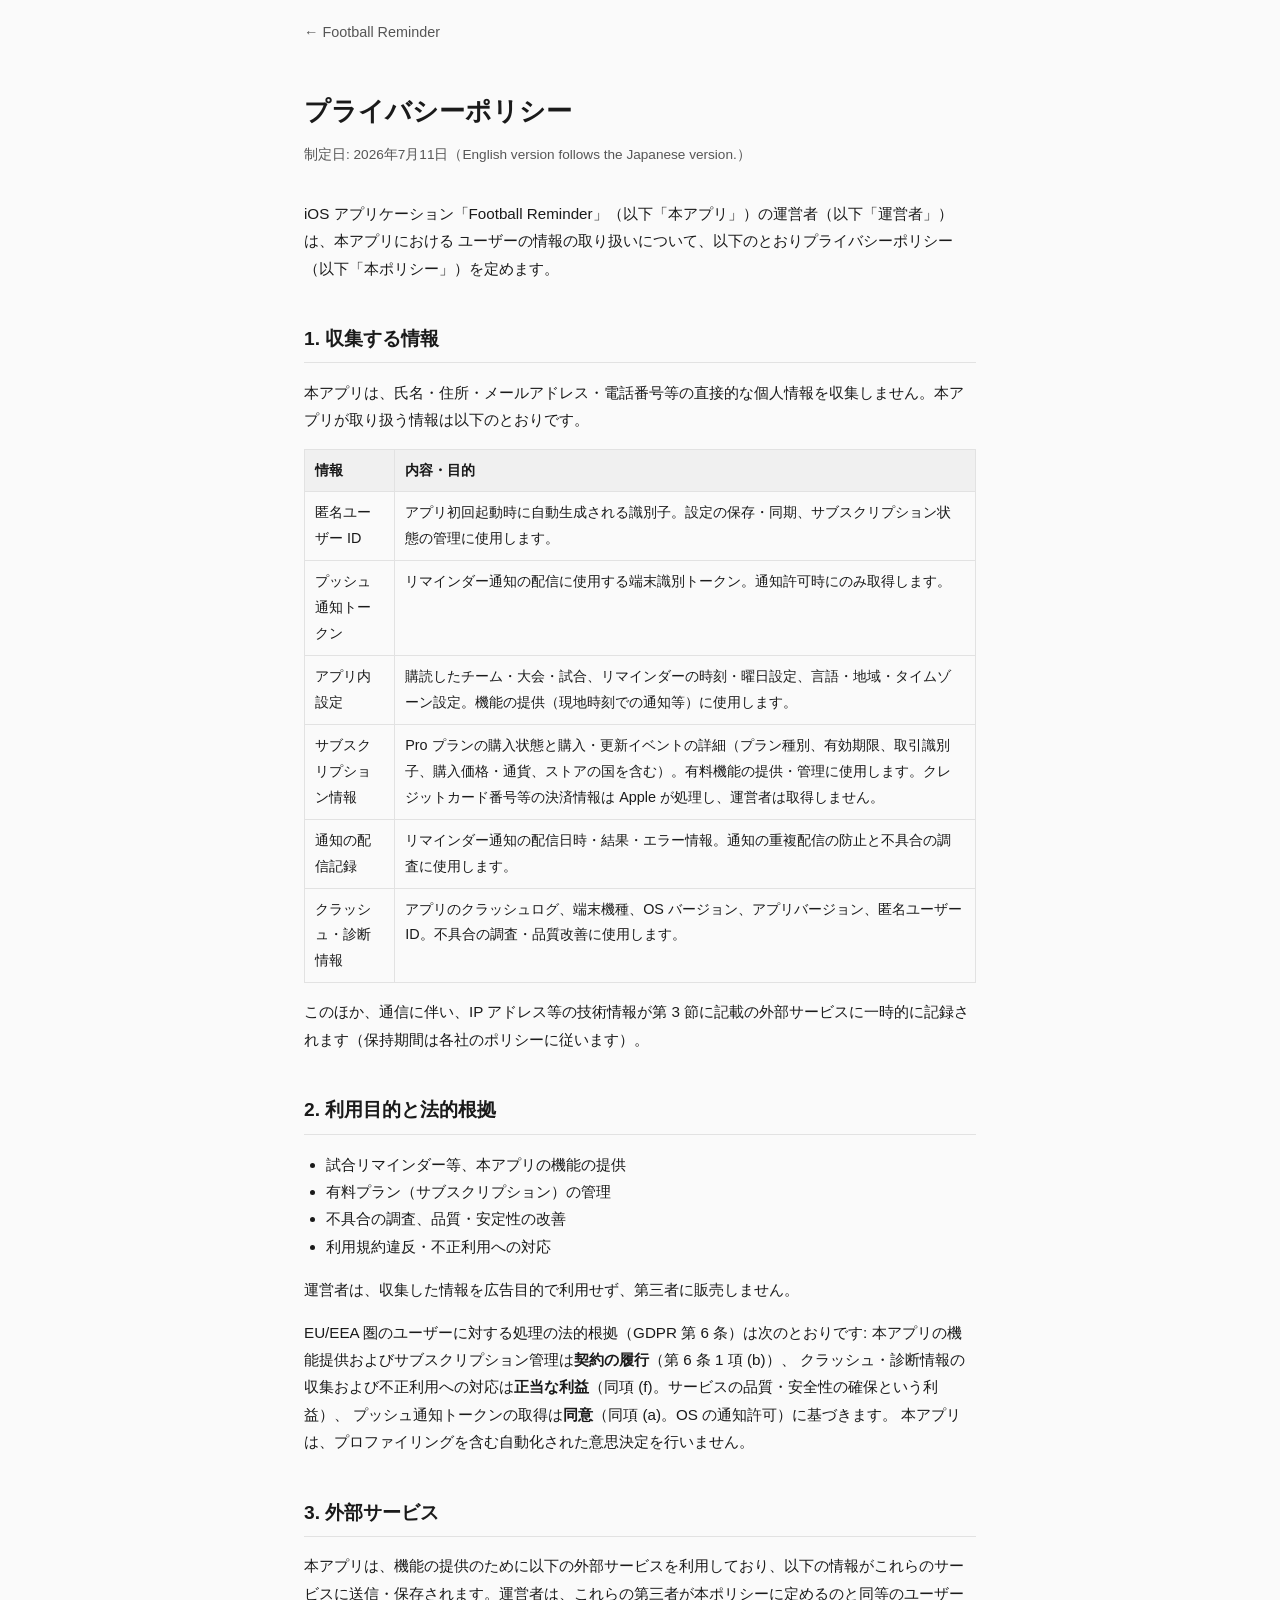
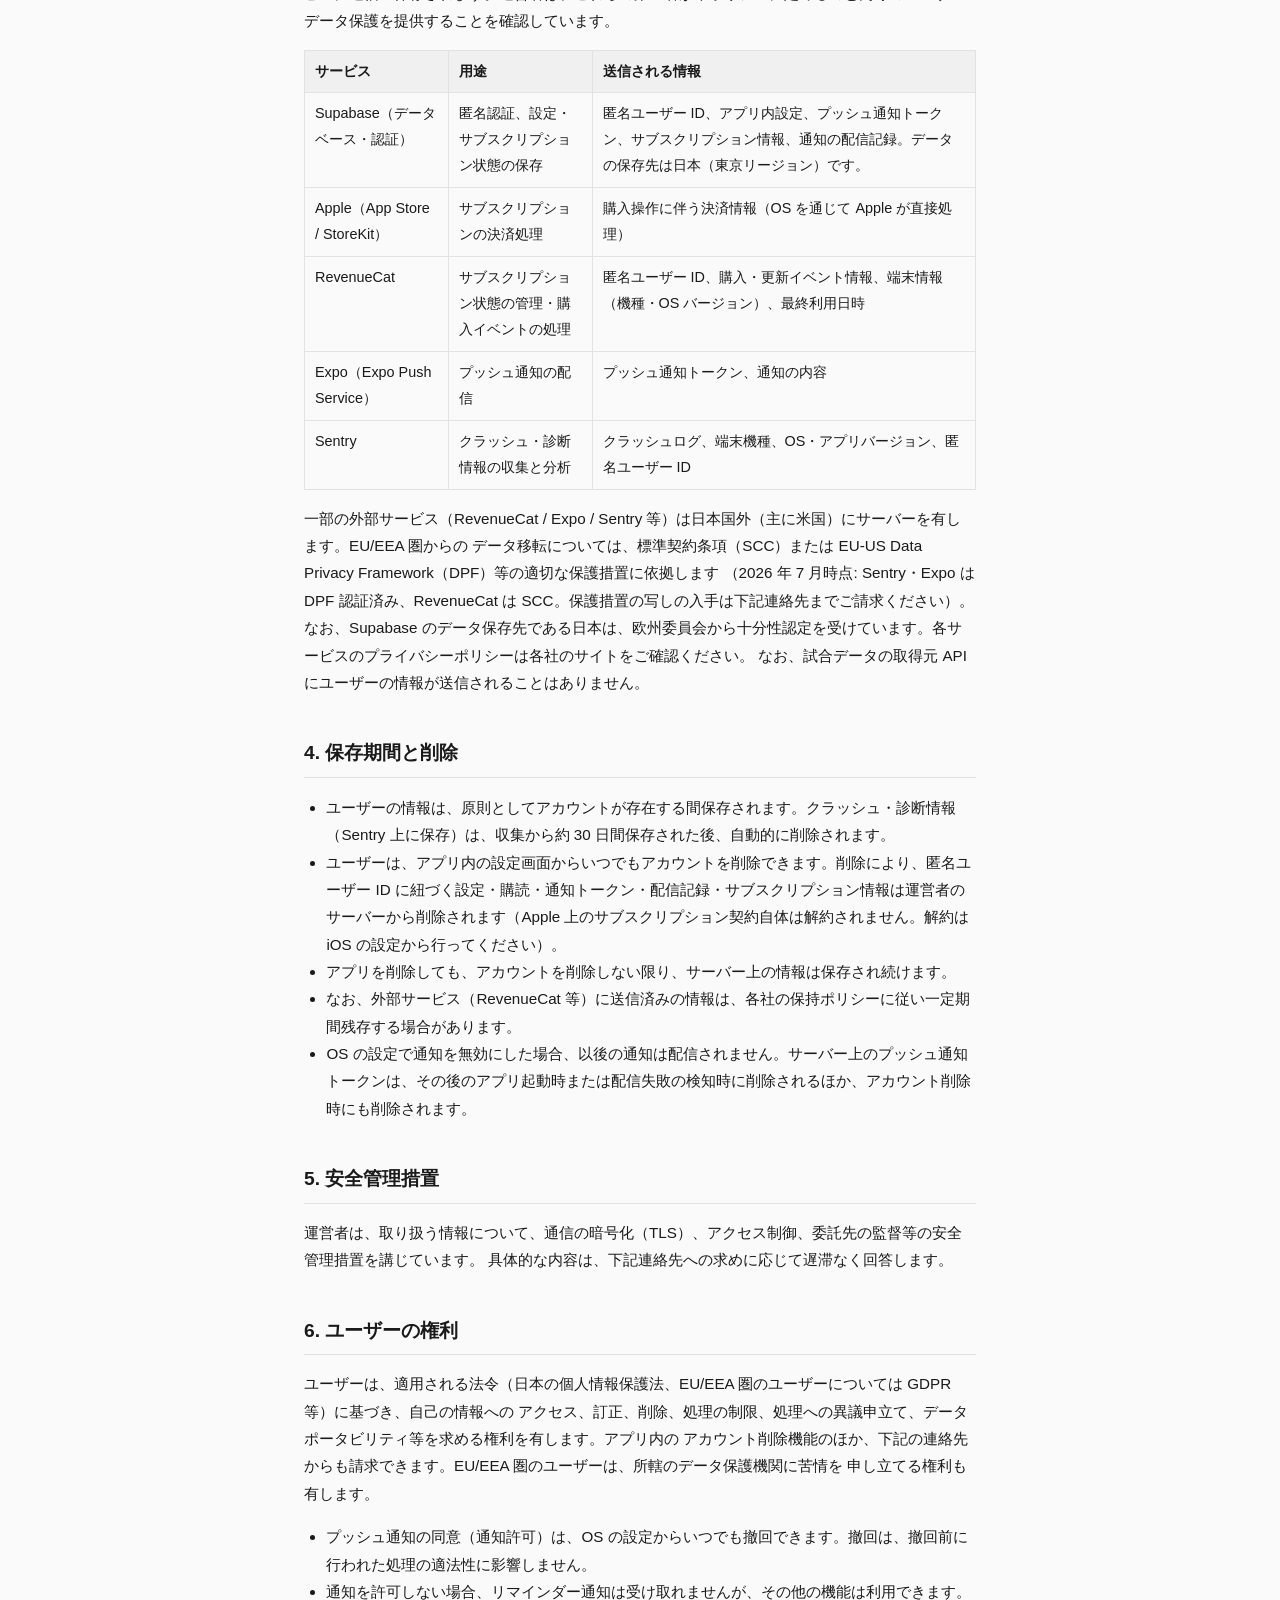
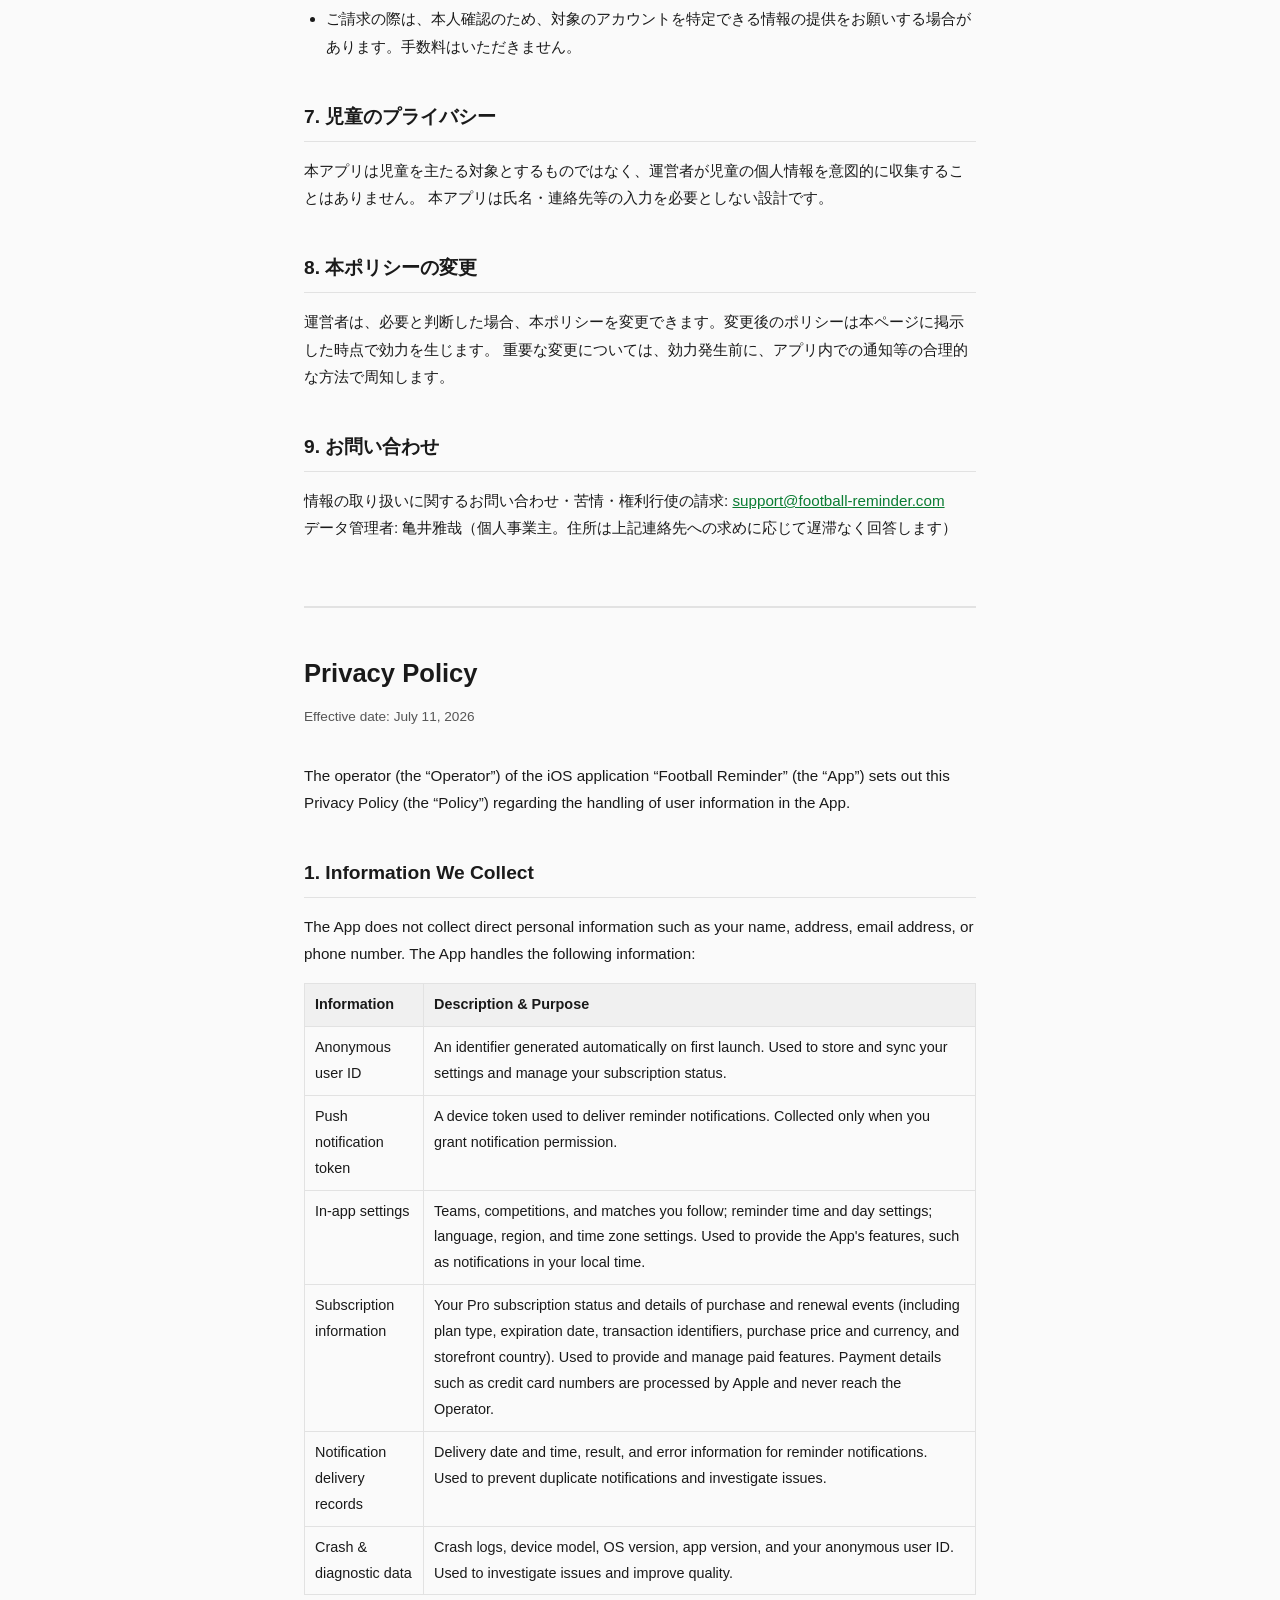
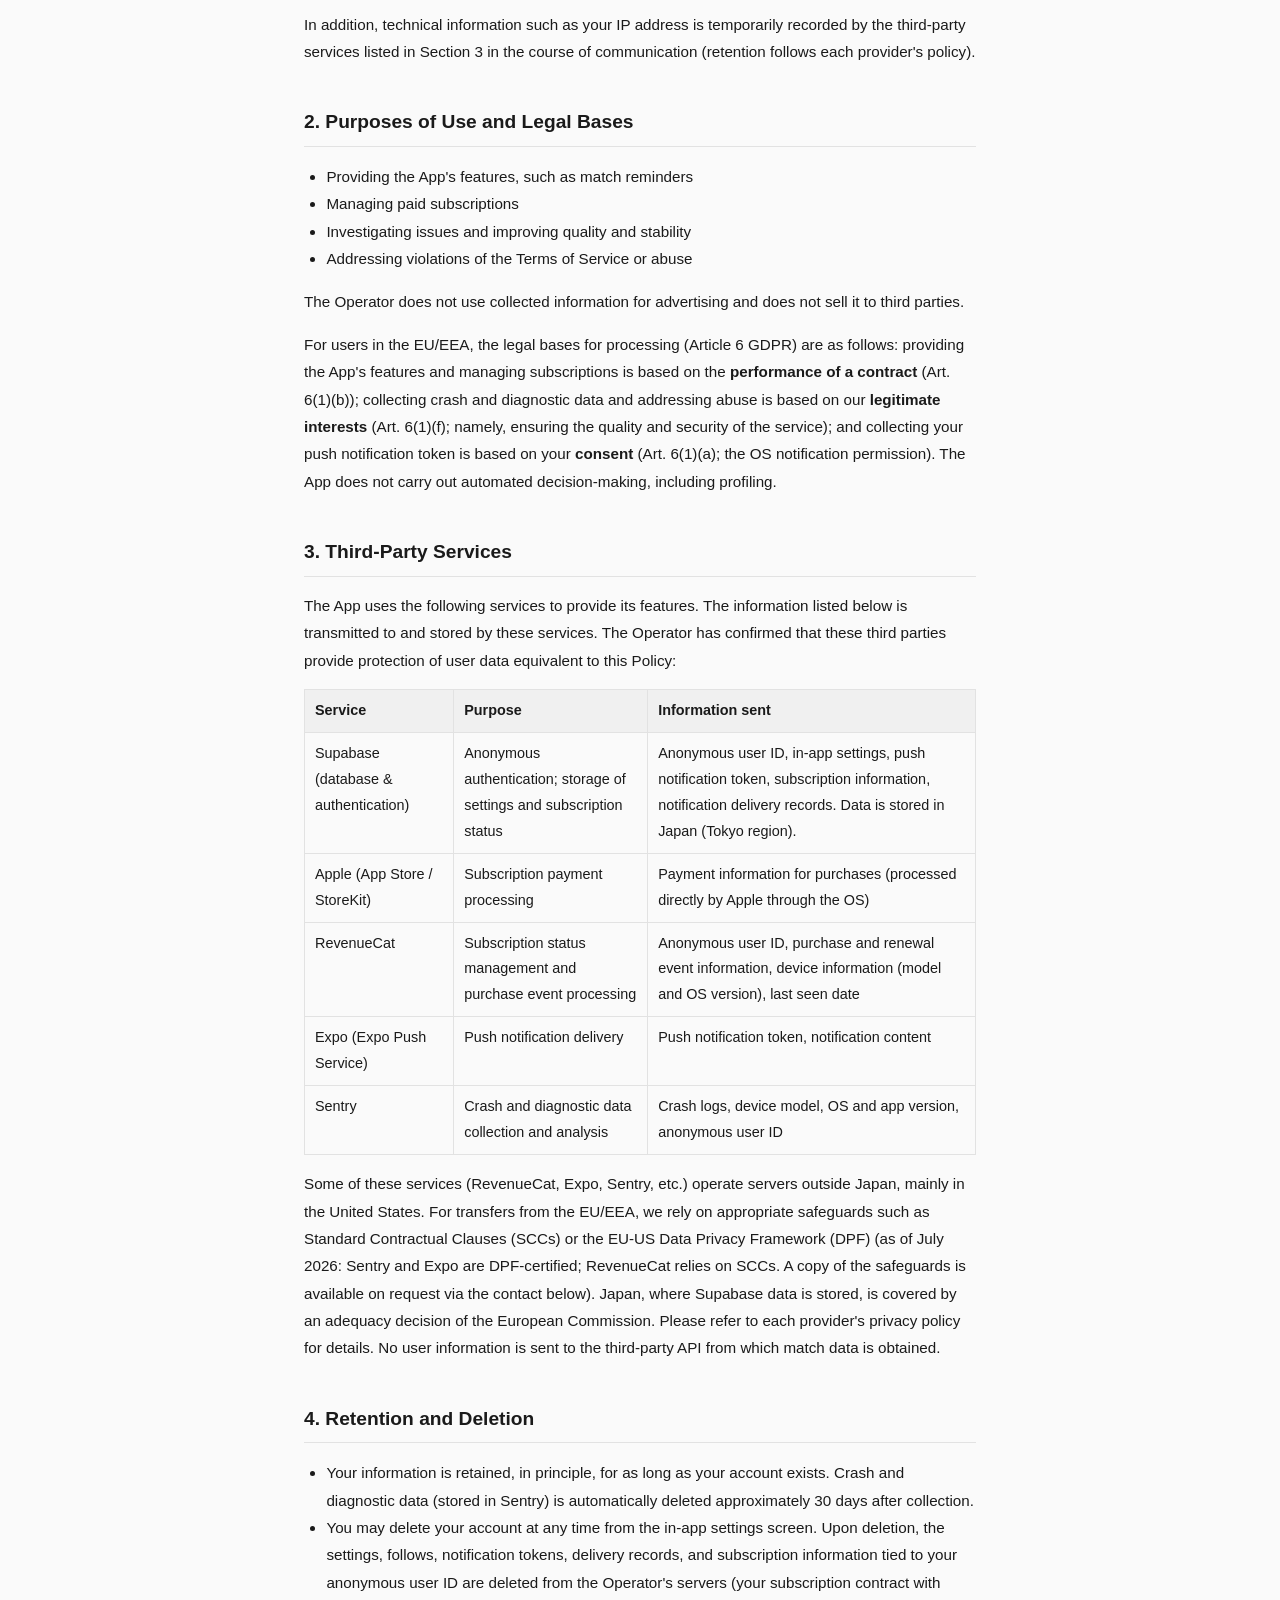
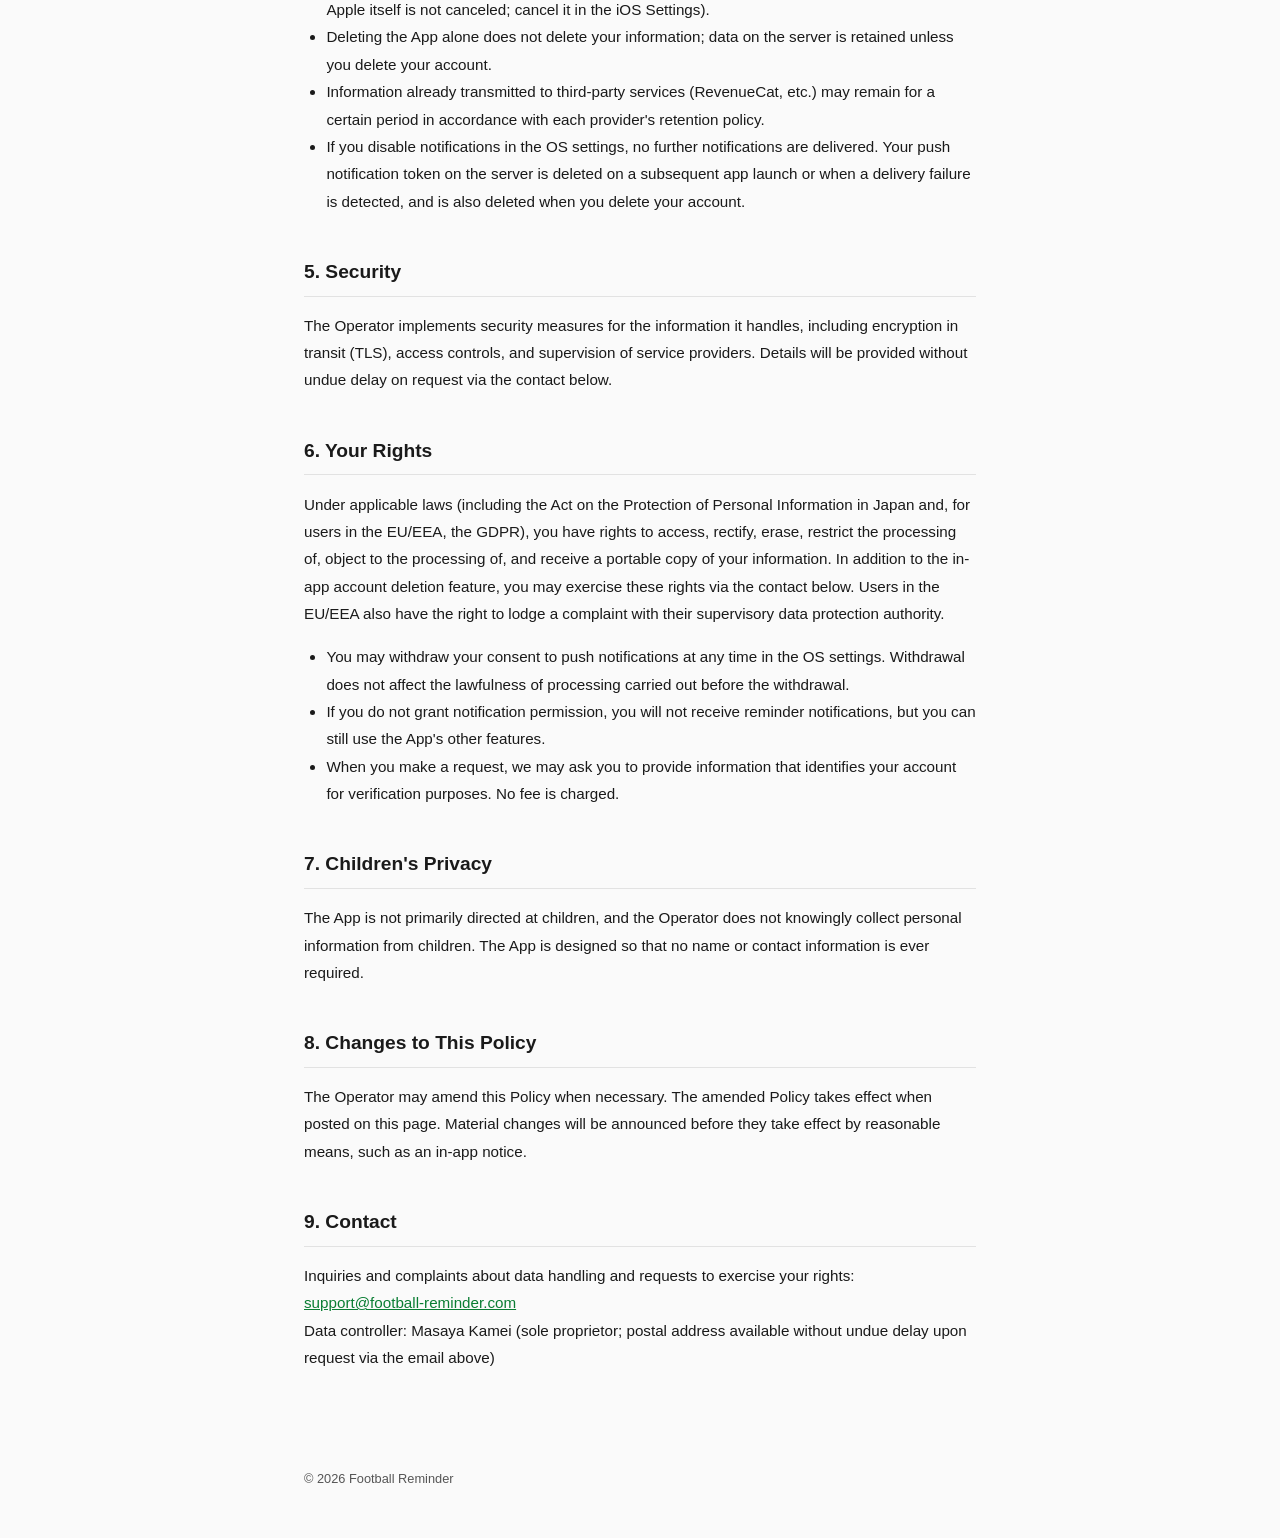
==== privacy/index.html @ ee2482c3 "feat: 利用規約・プライバシーポリシー・ランディングページを公開 - football-reminder.com 向け静的サイト（GitHub Pages 配信） - 日英併記の利用規約 / プラ" ====
<!DOCTYPE html>
<html lang="ja">
<head>
  <meta charset="UTF-8">
  <meta name="viewport" content="width=device-width, initial-scale=1">
  <title>プライバシーポリシー / Privacy Policy - Football Reminder</title>
  <link rel="stylesheet" href="../style.css">
</head>
<body>
  <div class="site-header"><a href="../">&larr; Football Reminder</a></div>
  <main>
    <h1>プライバシーポリシー</h1>
    <p class="meta">制定日: 2026年7月11日（English version follows the Japanese version.）</p>

    <p>
      iOS アプリケーション「Football Reminder」（以下「本アプリ」）の運営者（以下「運営者」）は、本アプリにおける
      ユーザーの情報の取り扱いについて、以下のとおりプライバシーポリシー（以下「本ポリシー」）を定めます。
    </p>

    <h2>1. 収集する情報</h2>
    <p>本アプリは、氏名・住所・メールアドレス・電話番号等の直接的な個人情報を収集しません。本アプリが取り扱う情報は以下のとおりです。</p>
    <table>
      <tr><th>情報</th><th>内容・目的</th></tr>
      <tr>
        <td>匿名ユーザー ID</td>
        <td>アプリ初回起動時に自動生成される識別子。設定の保存・同期、サブスクリプション状態の管理に使用します。</td>
      </tr>
      <tr>
        <td>プッシュ通知トークン</td>
        <td>リマインダー通知の配信に使用する端末識別トークン。通知許可時にのみ取得します。</td>
      </tr>
      <tr>
        <td>アプリ内設定</td>
        <td>購読したチーム・大会・試合、リマインダーの時刻・曜日設定、言語・地域・タイムゾーン設定。機能の提供（現地時刻での通知等）に使用します。</td>
      </tr>
      <tr>
        <td>サブスクリプション情報</td>
        <td>Pro プランの購入状態と購入・更新イベントの詳細（プラン種別、有効期限、取引識別子、購入価格・通貨、ストアの国を含む）。有料機能の提供・管理に使用します。クレジットカード番号等の決済情報は Apple が処理し、運営者は取得しません。</td>
      </tr>
      <tr>
        <td>通知の配信記録</td>
        <td>リマインダー通知の配信日時・結果・エラー情報。通知の重複配信の防止と不具合の調査に使用します。</td>
      </tr>
      <tr>
        <td>クラッシュ・診断情報</td>
        <td>アプリのクラッシュログ、端末機種、OS バージョン、アプリバージョン、匿名ユーザー ID。不具合の調査・品質改善に使用します。</td>
      </tr>
    </table>
    <p>
      このほか、通信に伴い、IP アドレス等の技術情報が第 3 節に記載の外部サービスに一時的に記録されます（保持期間は各社のポリシーに従います）。
    </p>

    <h2>2. 利用目的と法的根拠</h2>
    <ul>
      <li>試合リマインダー等、本アプリの機能の提供</li>
      <li>有料プラン（サブスクリプション）の管理</li>
      <li>不具合の調査、品質・安定性の改善</li>
      <li>利用規約違反・不正利用への対応</li>
    </ul>
    <p>運営者は、収集した情報を広告目的で利用せず、第三者に販売しません。</p>
    <p>
      EU/EEA 圏のユーザーに対する処理の法的根拠（GDPR 第 6 条）は次のとおりです:
      本アプリの機能提供およびサブスクリプション管理は<strong>契約の履行</strong>（第 6 条 1 項 (b)）、
      クラッシュ・診断情報の収集および不正利用への対応は<strong>正当な利益</strong>（同項 (f)。サービスの品質・安全性の確保という利益）、
      プッシュ通知トークンの取得は<strong>同意</strong>（同項 (a)。OS の通知許可）に基づきます。
      本アプリは、プロファイリングを含む自動化された意思決定を行いません。
    </p>

    <h2>3. 外部サービス</h2>
    <p>本アプリは、機能の提供のために以下の外部サービスを利用しており、以下の情報がこれらのサービスに送信・保存されます。運営者は、これらの第三者が本ポリシーに定めるのと同等のユーザーデータ保護を提供することを確認しています。</p>
    <table>
      <tr><th>サービス</th><th>用途</th><th>送信される情報</th></tr>
      <tr><td>Supabase（データベース・認証）</td><td>匿名認証、設定・サブスクリプション状態の保存</td><td>匿名ユーザー ID、アプリ内設定、プッシュ通知トークン、サブスクリプション情報、通知の配信記録。データの保存先は日本（東京リージョン）です。</td></tr>
      <tr><td>Apple（App Store / StoreKit）</td><td>サブスクリプションの決済処理</td><td>購入操作に伴う決済情報（OS を通じて Apple が直接処理）</td></tr>
      <tr><td>RevenueCat</td><td>サブスクリプション状態の管理・購入イベントの処理</td><td>匿名ユーザー ID、購入・更新イベント情報、端末情報（機種・OS バージョン）、最終利用日時</td></tr>
      <tr><td>Expo（Expo Push Service）</td><td>プッシュ通知の配信</td><td>プッシュ通知トークン、通知の内容</td></tr>
      <tr><td>Sentry</td><td>クラッシュ・診断情報の収集と分析</td><td>クラッシュログ、端末機種、OS・アプリバージョン、匿名ユーザー ID</td></tr>
    </table>
    <p>
      一部の外部サービス（RevenueCat / Expo / Sentry 等）は日本国外（主に米国）にサーバーを有します。EU/EEA 圏からの
      データ移転については、標準契約条項（SCC）または EU-US Data Privacy Framework（DPF）等の適切な保護措置に依拠します
      （2026 年 7 月時点: Sentry・Expo は DPF 認証済み、RevenueCat は SCC。保護措置の写しの入手は下記連絡先までご請求ください）。なお、Supabase のデータ保存先である日本は、欧州委員会から十分性認定を受けています。各サービスのプライバシーポリシーは各社のサイトをご確認ください。
      なお、試合データの取得元 API にユーザーの情報が送信されることはありません。
    </p>

    <h2>4. 保存期間と削除</h2>
    <ul>
      <li>ユーザーの情報は、原則としてアカウントが存在する間保存されます。クラッシュ・診断情報（Sentry 上に保存）は、収集から約 30 日間保存された後、自動的に削除されます。</li>
      <li>ユーザーは、アプリ内の設定画面からいつでもアカウントを削除できます。削除により、匿名ユーザー ID に紐づく設定・購読・通知トークン・配信記録・サブスクリプション情報は運営者のサーバーから削除されます（Apple 上のサブスクリプション契約自体は解約されません。解約は iOS の設定から行ってください）。</li>
      <li>アプリを削除しても、アカウントを削除しない限り、サーバー上の情報は保存され続けます。</li>
      <li>なお、外部サービス（RevenueCat 等）に送信済みの情報は、各社の保持ポリシーに従い一定期間残存する場合があります。</li>
      <li>OS の設定で通知を無効にした場合、以後の通知は配信されません。サーバー上のプッシュ通知トークンは、その後のアプリ起動時または配信失敗の検知時に削除されるほか、アカウント削除時にも削除されます。</li>
    </ul>

    <h2>5. 安全管理措置</h2>
    <p>
      運営者は、取り扱う情報について、通信の暗号化（TLS）、アクセス制御、委託先の監督等の安全管理措置を講じています。
      具体的な内容は、下記連絡先への求めに応じて遅滞なく回答します。
    </p>

    <h2>6. ユーザーの権利</h2>
    <p>
      ユーザーは、適用される法令（日本の個人情報保護法、EU/EEA 圏のユーザーについては GDPR 等）に基づき、自己の情報への
      アクセス、訂正、削除、処理の制限、処理への異議申立て、データポータビリティ等を求める権利を有します。アプリ内の
      アカウント削除機能のほか、下記の連絡先からも請求できます。EU/EEA 圏のユーザーは、所轄のデータ保護機関に苦情を
      申し立てる権利も有します。
    </p>
    <ul>
      <li>プッシュ通知の同意（通知許可）は、OS の設定からいつでも撤回できます。撤回は、撤回前に行われた処理の適法性に影響しません。</li>
      <li>通知を許可しない場合、リマインダー通知は受け取れませんが、その他の機能は利用できます。</li>
      <li>ご請求の際は、本人確認のため、対象のアカウントを特定できる情報の提供をお願いする場合があります。手数料はいただきません。</li>
    </ul>

    <h2>7. 児童のプライバシー</h2>
    <p>
      本アプリは児童を主たる対象とするものではなく、運営者が児童の個人情報を意図的に収集することはありません。
      本アプリは氏名・連絡先等の入力を必要としない設計です。
    </p>

    <h2>8. 本ポリシーの変更</h2>
    <p>
      運営者は、必要と判断した場合、本ポリシーを変更できます。変更後のポリシーは本ページに掲示した時点で効力を生じます。
      重要な変更については、効力発生前に、アプリ内での通知等の合理的な方法で周知します。
    </p>

    <h2>9. お問い合わせ</h2>
    <p>
      情報の取り扱いに関するお問い合わせ・苦情・権利行使の請求:
      <a href="mailto:support@football-reminder.com">support@football-reminder.com</a><br>
      データ管理者: 亀井雅哉（個人事業主。住所は上記連絡先への求めに応じて遅滞なく回答します）
    </p>

    <hr class="lang-divider">

    <section lang="en">

    <h1>Privacy Policy</h1>
    <p class="meta">Effective date: July 11, 2026</p>

    <p>
      The operator (the &ldquo;Operator&rdquo;) of the iOS application &ldquo;Football Reminder&rdquo; (the &ldquo;App&rdquo;)
      sets out this Privacy Policy (the &ldquo;Policy&rdquo;) regarding the handling of user information in the App.
    </p>

    <h2>1. Information We Collect</h2>
    <p>The App does not collect direct personal information such as your name, address, email address, or phone number. The App handles the following information:</p>
    <table>
      <tr><th>Information</th><th>Description &amp; Purpose</th></tr>
      <tr>
        <td>Anonymous user ID</td>
        <td>An identifier generated automatically on first launch. Used to store and sync your settings and manage your subscription status.</td>
      </tr>
      <tr>
        <td>Push notification token</td>
        <td>A device token used to deliver reminder notifications. Collected only when you grant notification permission.</td>
      </tr>
      <tr>
        <td>In-app settings</td>
        <td>Teams, competitions, and matches you follow; reminder time and day settings; language, region, and time zone settings. Used to provide the App's features, such as notifications in your local time.</td>
      </tr>
      <tr>
        <td>Subscription information</td>
        <td>Your Pro subscription status and details of purchase and renewal events (including plan type, expiration date, transaction identifiers, purchase price and currency, and storefront country). Used to provide and manage paid features. Payment details such as credit card numbers are processed by Apple and never reach the Operator.</td>
      </tr>
      <tr>
        <td>Notification delivery records</td>
        <td>Delivery date and time, result, and error information for reminder notifications. Used to prevent duplicate notifications and investigate issues.</td>
      </tr>
      <tr>
        <td>Crash &amp; diagnostic data</td>
        <td>Crash logs, device model, OS version, app version, and your anonymous user ID. Used to investigate issues and improve quality.</td>
      </tr>
    </table>
    <p>
      In addition, technical information such as your IP address is temporarily recorded by the third-party services
      listed in Section 3 in the course of communication (retention follows each provider's policy).
    </p>

    <h2>2. Purposes of Use and Legal Bases</h2>
    <ul>
      <li>Providing the App's features, such as match reminders</li>
      <li>Managing paid subscriptions</li>
      <li>Investigating issues and improving quality and stability</li>
      <li>Addressing violations of the Terms of Service or abuse</li>
    </ul>
    <p>The Operator does not use collected information for advertising and does not sell it to third parties.</p>
    <p>
      For users in the EU/EEA, the legal bases for processing (Article 6 GDPR) are as follows: providing the App's
      features and managing subscriptions is based on the <strong>performance of a contract</strong> (Art. 6(1)(b));
      collecting crash and diagnostic data and addressing abuse is based on our <strong>legitimate interests</strong>
      (Art. 6(1)(f); namely, ensuring the quality and security of the service); and collecting your push notification
      token is based on your <strong>consent</strong> (Art. 6(1)(a); the OS notification permission). The App does not
      carry out automated decision-making, including profiling.
    </p>

    <h2>3. Third-Party Services</h2>
    <p>The App uses the following services to provide its features. The information listed below is transmitted to and stored by these services. The Operator has confirmed that these third parties provide protection of user data equivalent to this Policy:</p>
    <table>
      <tr><th>Service</th><th>Purpose</th><th>Information sent</th></tr>
      <tr><td>Supabase (database &amp; authentication)</td><td>Anonymous authentication; storage of settings and subscription status</td><td>Anonymous user ID, in-app settings, push notification token, subscription information, notification delivery records. Data is stored in Japan (Tokyo region).</td></tr>
      <tr><td>Apple (App Store / StoreKit)</td><td>Subscription payment processing</td><td>Payment information for purchases (processed directly by Apple through the OS)</td></tr>
      <tr><td>RevenueCat</td><td>Subscription status management and purchase event processing</td><td>Anonymous user ID, purchase and renewal event information, device information (model and OS version), last seen date</td></tr>
      <tr><td>Expo (Expo Push Service)</td><td>Push notification delivery</td><td>Push notification token, notification content</td></tr>
      <tr><td>Sentry</td><td>Crash and diagnostic data collection and analysis</td><td>Crash logs, device model, OS and app version, anonymous user ID</td></tr>
    </table>
    <p>
      Some of these services (RevenueCat, Expo, Sentry, etc.) operate servers outside Japan, mainly in the United States.
      For transfers from the EU/EEA, we rely on appropriate safeguards such as Standard Contractual Clauses (SCCs) or the
      EU-US Data Privacy Framework (DPF) (as of July 2026: Sentry and Expo are DPF-certified; RevenueCat relies on SCCs. A copy of the safeguards is available on request via the contact below). Japan, where Supabase data is stored, is covered by an adequacy decision of the European Commission. Please refer
      to each provider's privacy policy for details. No user information is sent to the third-party API from which match
      data is obtained.
    </p>

    <h2>4. Retention and Deletion</h2>
    <ul>
      <li>Your information is retained, in principle, for as long as your account exists. Crash and diagnostic data (stored in Sentry) is automatically deleted approximately 30 days after collection.</li>
      <li>You may delete your account at any time from the in-app settings screen. Upon deletion, the settings, follows, notification tokens, delivery records, and subscription information tied to your anonymous user ID are deleted from the Operator's servers (your subscription contract with Apple itself is not canceled; cancel it in the iOS Settings).</li>
      <li>Deleting the App alone does not delete your information; data on the server is retained unless you delete your account.</li>
      <li>Information already transmitted to third-party services (RevenueCat, etc.) may remain for a certain period in accordance with each provider's retention policy.</li>
      <li>If you disable notifications in the OS settings, no further notifications are delivered. Your push notification token on the server is deleted on a subsequent app launch or when a delivery failure is detected, and is also deleted when you delete your account.</li>
    </ul>

    <h2>5. Security</h2>
    <p>
      The Operator implements security measures for the information it handles, including encryption in transit (TLS),
      access controls, and supervision of service providers. Details will be provided without undue delay on request via the contact below.
    </p>

    <h2>6. Your Rights</h2>
    <p>
      Under applicable laws (including the Act on the Protection of Personal Information in Japan and, for users in the
      EU/EEA, the GDPR), you have rights to access, rectify, erase, restrict the processing of, object to the processing
      of, and receive a portable copy of your information. In addition to the in-app account deletion feature, you may
      exercise these rights via the contact below. Users in the EU/EEA also have the right to lodge a complaint with
      their supervisory data protection authority.
    </p>
    <ul>
      <li>You may withdraw your consent to push notifications at any time in the OS settings. Withdrawal does not affect the lawfulness of processing carried out before the withdrawal.</li>
      <li>If you do not grant notification permission, you will not receive reminder notifications, but you can still use the App's other features.</li>
      <li>When you make a request, we may ask you to provide information that identifies your account for verification purposes. No fee is charged.</li>
    </ul>

    <h2>7. Children's Privacy</h2>
    <p>
      The App is not primarily directed at children, and the Operator does not knowingly collect personal information
      from children. The App is designed so that no name or contact information is ever required.
    </p>

    <h2>8. Changes to This Policy</h2>
    <p>
      The Operator may amend this Policy when necessary. The amended Policy takes effect when posted on this page.
      Material changes will be announced before they take effect by reasonable means, such as an in-app notice.
    </p>

    <h2>9. Contact</h2>
    <p>
      Inquiries and complaints about data handling and requests to exercise your rights:
      <a href="mailto:support@football-reminder.com">support@football-reminder.com</a><br>
      Data controller: Masaya Kamei (sole proprietor; postal address available without undue delay upon request via the email above)
    </p>

    </section>
  </main>
  <footer>
    &copy; 2026 Football Reminder
  </footer>
</body>
</html>
---- style.css ----
:root {
  --bg: #fafafa;
  --text: #1a1a1a;
  --text-secondary: #555;
  --accent: #0a7d33;
  --border: #e2e2e2;
  --max-width: 720px;
}

* {
  box-sizing: border-box;
}

body {
  margin: 0;
  background: var(--bg);
  color: var(--text);
  font-family: -apple-system, BlinkMacSystemFont, "Helvetica Neue", "Hiragino Kaku Gothic ProN", "Hiragino Sans", Meiryo, sans-serif;
  line-height: 1.8;
  -webkit-font-smoothing: antialiased;
}

main {
  max-width: var(--max-width);
  margin: 0 auto;
  padding: 48px 24px 80px;
}

h1 {
  font-size: 1.6rem;
  line-height: 1.4;
  margin: 0 0 8px;
}

h2 {
  font-size: 1.2rem;
  margin: 40px 0 12px;
  padding-bottom: 6px;
  border-bottom: 1px solid var(--border);
}

h3 {
  font-size: 1rem;
  margin: 24px 0 8px;
}

p, li {
  font-size: 0.95rem;
  color: var(--text);
}

ul {
  padding-left: 1.4em;
}

a {
  color: var(--accent);
}

table {
  width: 100%;
  border-collapse: collapse;
  font-size: 0.9rem;
  margin: 12px 0;
}

th, td {
  border: 1px solid var(--border);
  padding: 8px 10px;
  text-align: left;
  vertical-align: top;
}

th {
  background: #f0f0f0;
  white-space: nowrap;
}

.meta {
  color: var(--text-secondary);
  font-size: 0.85rem;
  margin-bottom: 32px;
}

.lang-divider {
  margin: 64px 0 48px;
  border: none;
  border-top: 2px solid var(--border);
}

.site-header {
  max-width: var(--max-width);
  margin: 0 auto;
  padding: 20px 24px 0;
  font-size: 0.9rem;
}

.site-header a {
  text-decoration: none;
  color: var(--text-secondary);
}

footer {
  max-width: var(--max-width);
  margin: 0 auto;
  padding: 0 24px 48px;
  font-size: 0.8rem;
  color: var(--text-secondary);
}
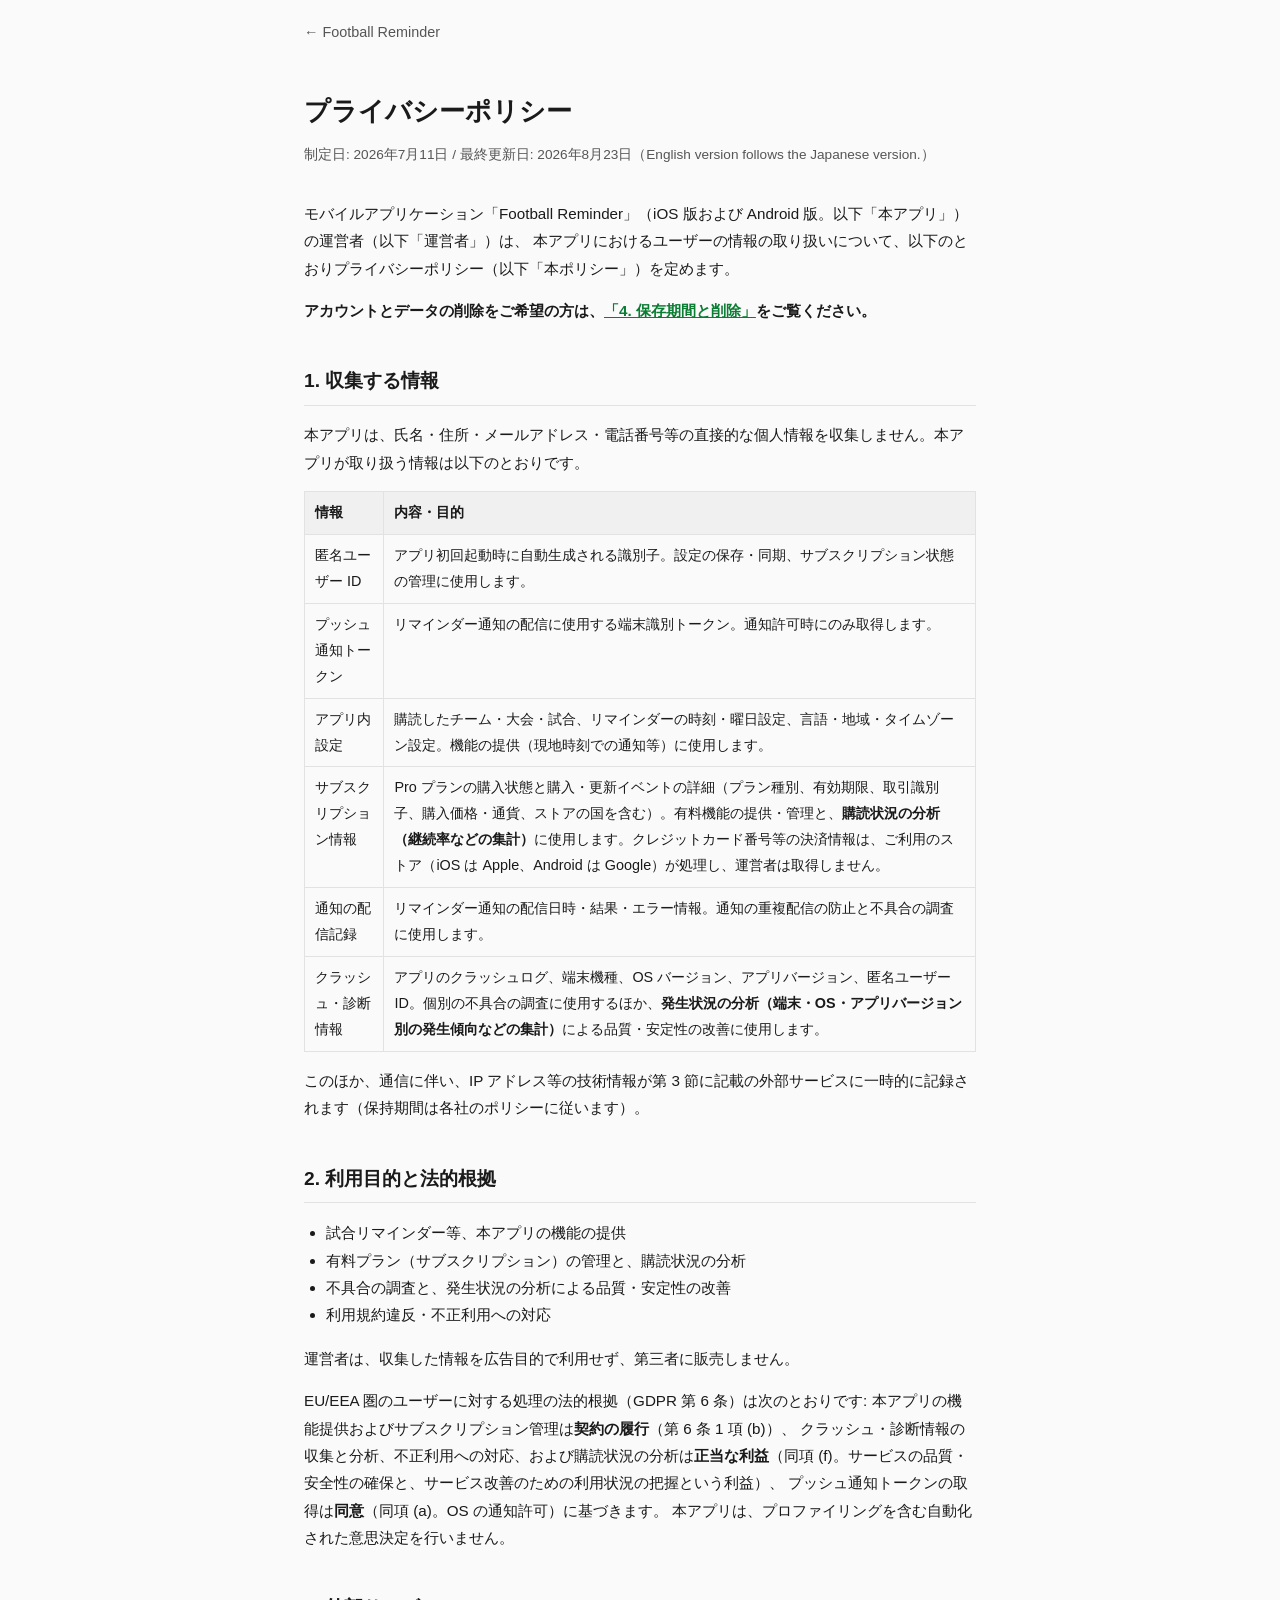
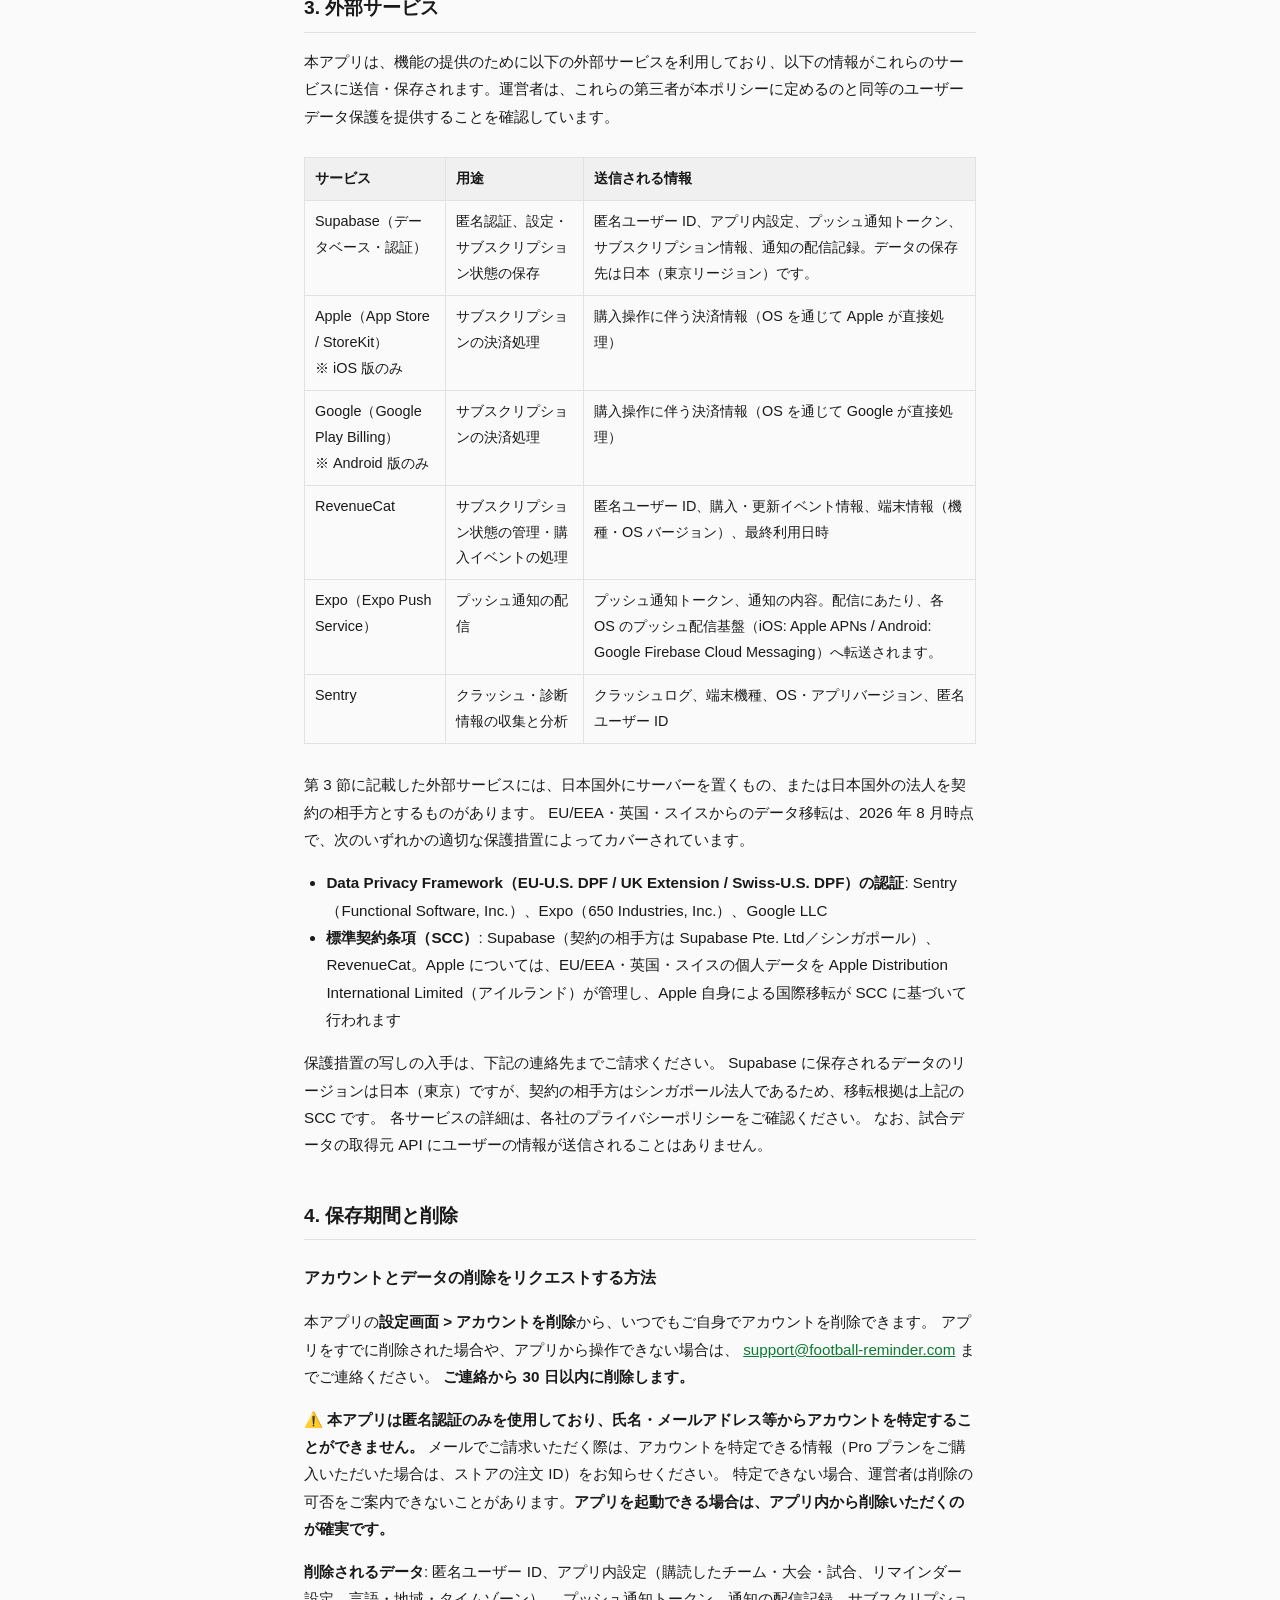
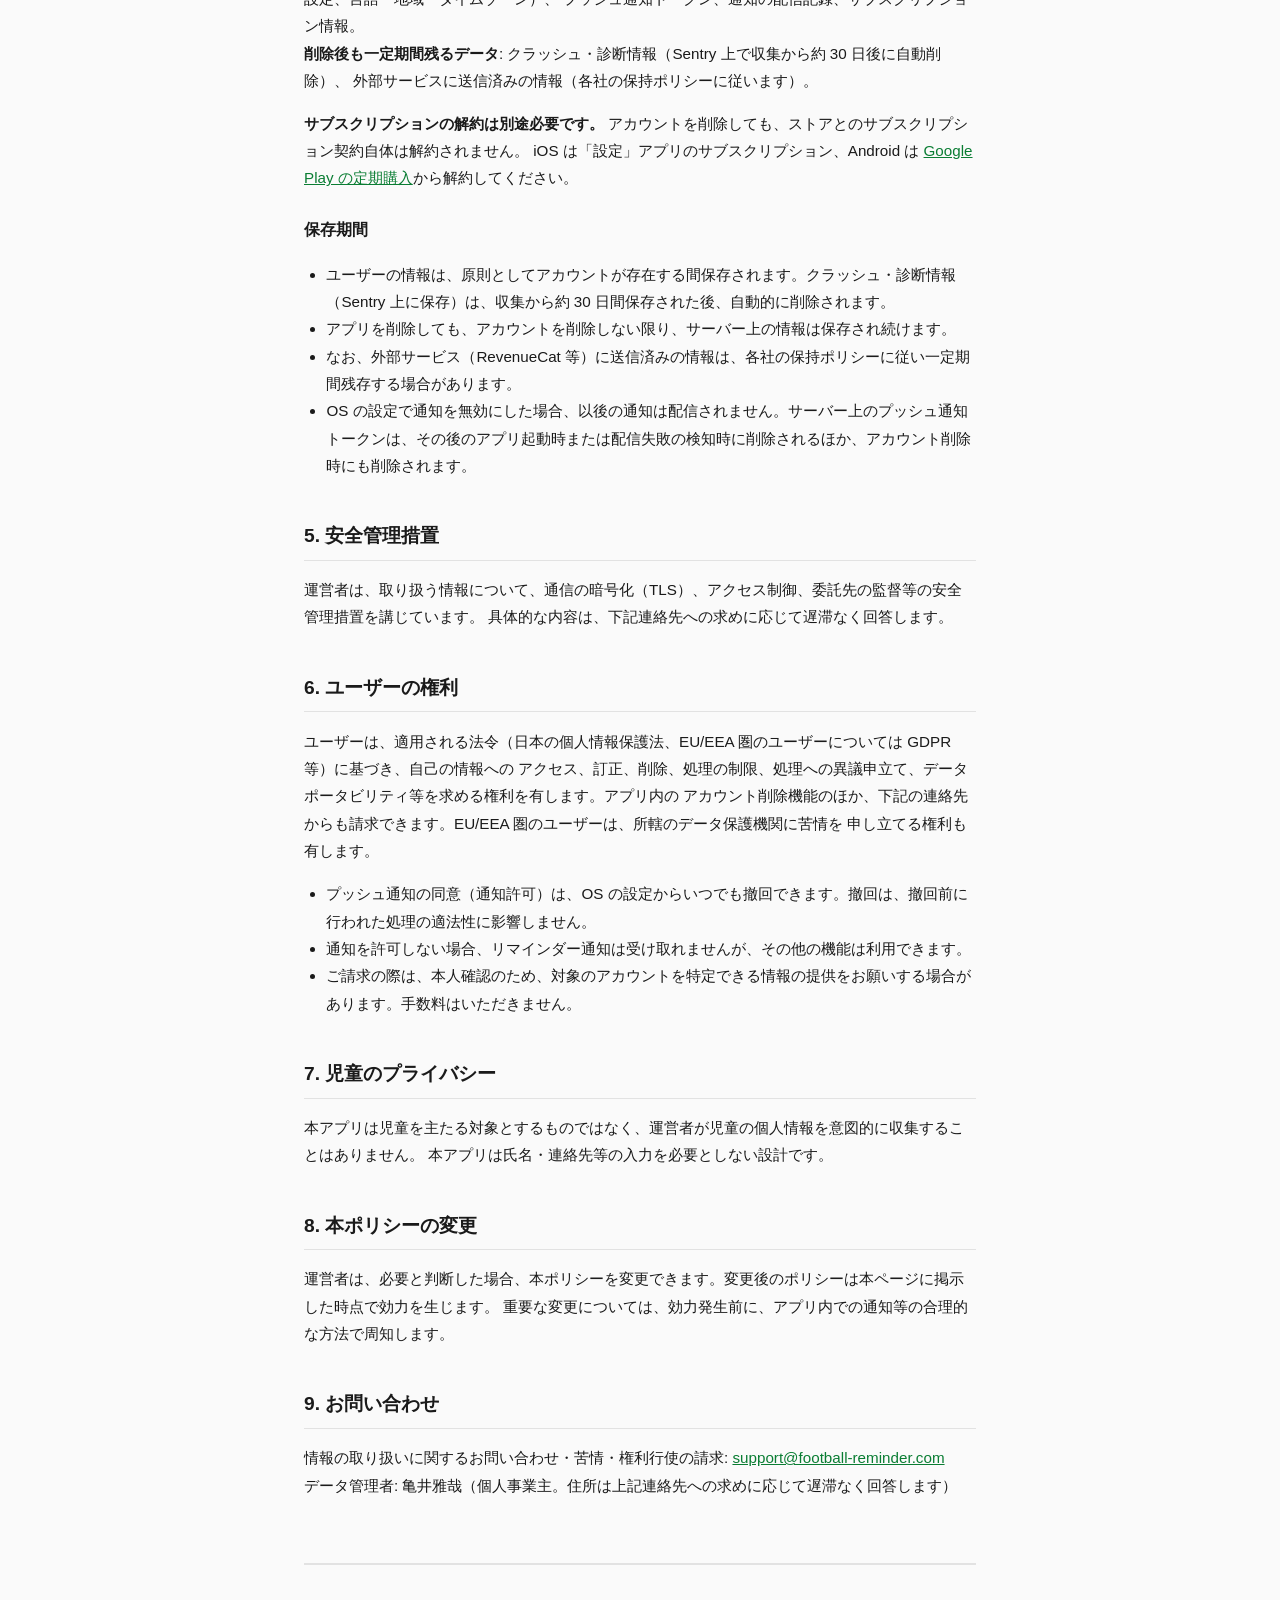
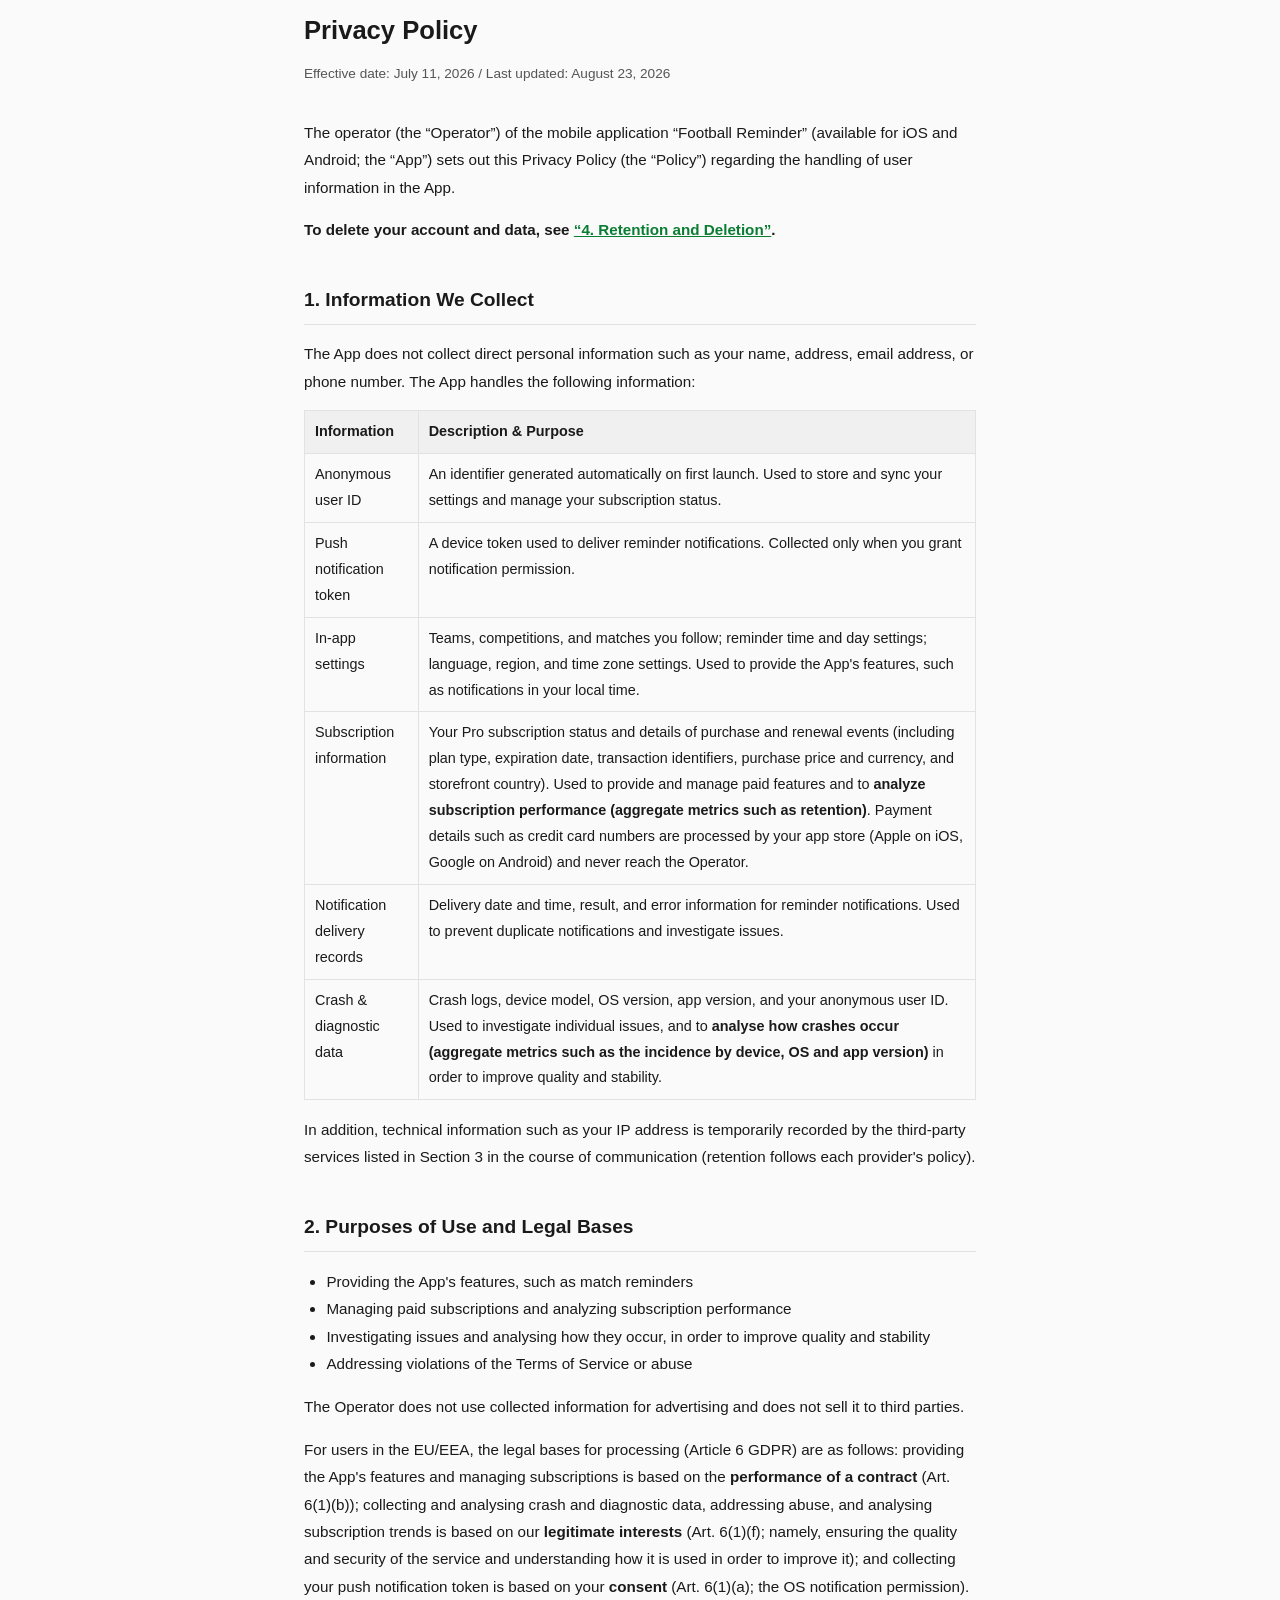
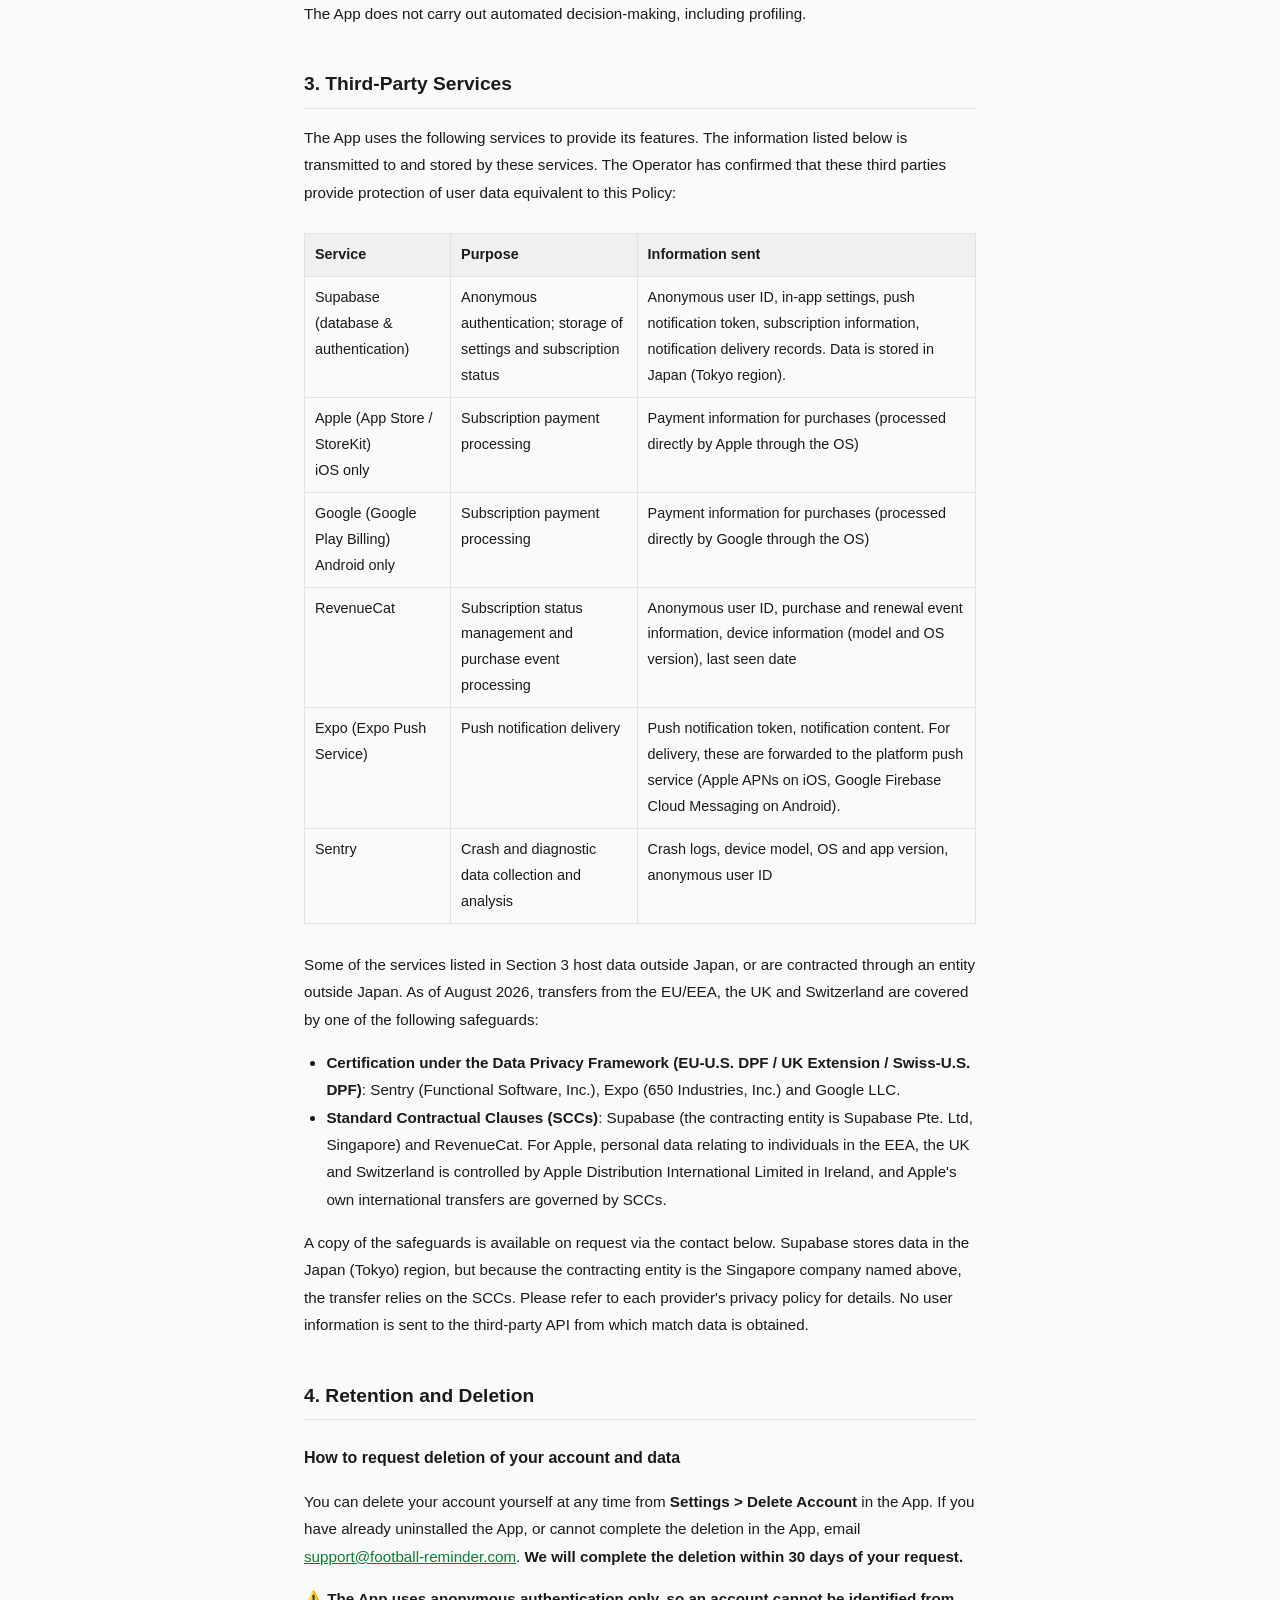
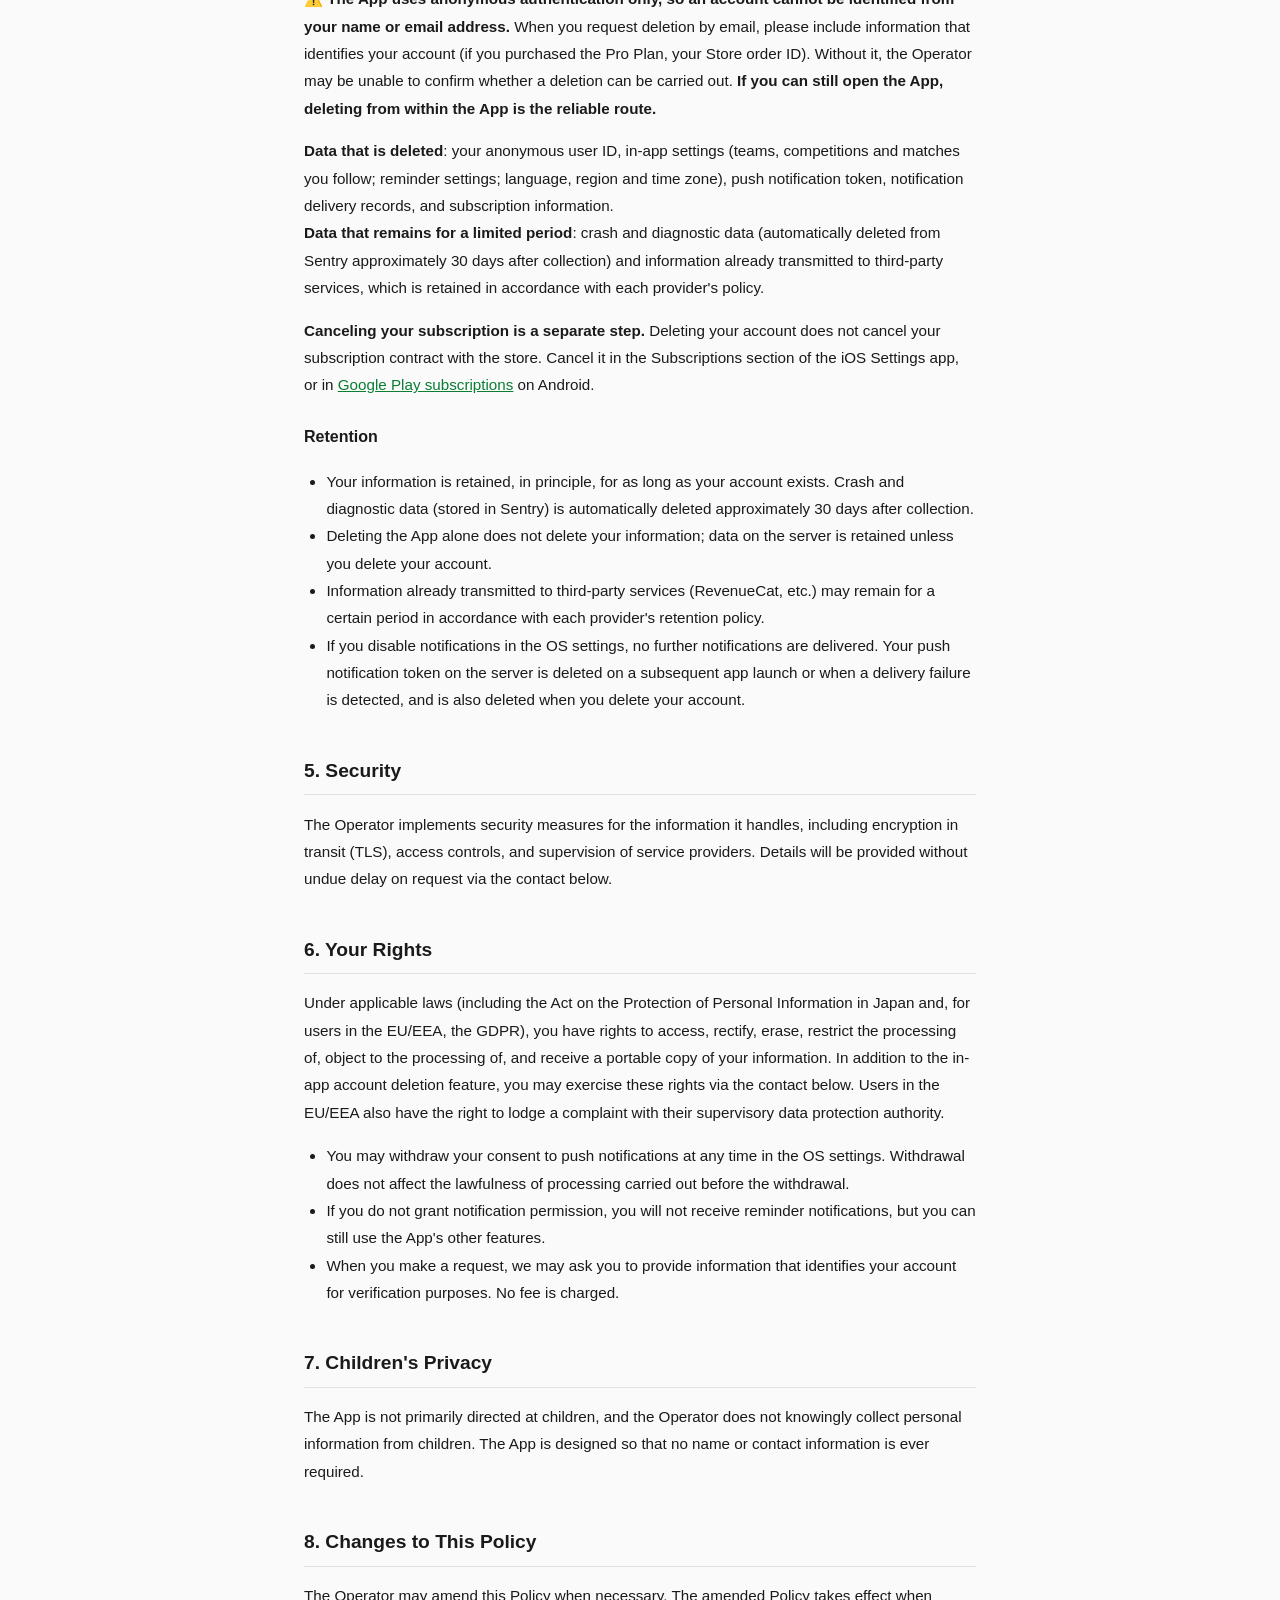
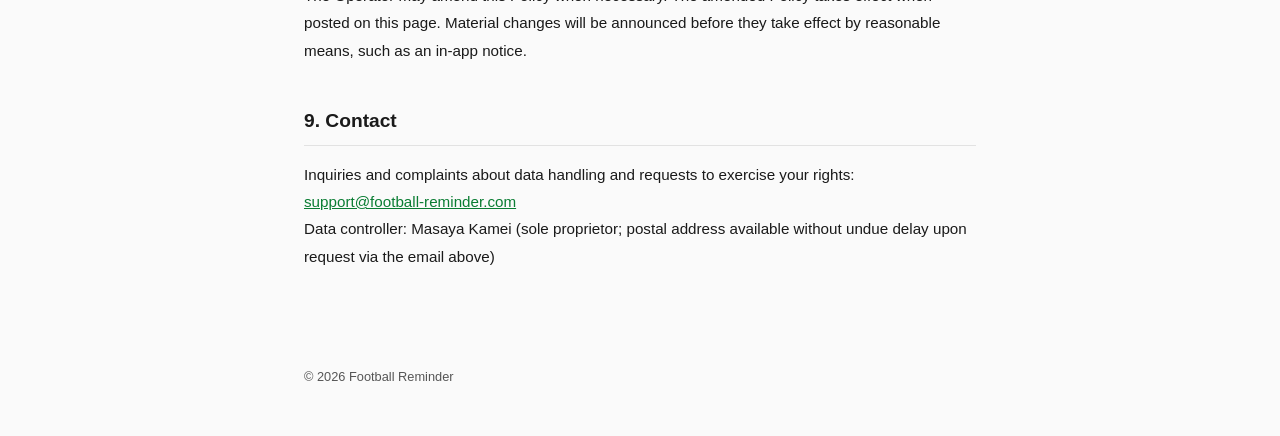
==== commit eef584ff: "feat: 特定商取引法に基づく表記と審査用アクセスの中継ページを追加する Android 版の公開に向けて、法定開示と審査対応のページを用意した。  - `/tokushoho/`: 特定商取引法に" ====
--- a/privacy/index.html
+++ b/privacy/index.html
@@ -10,11 +10,15 @@
   <div class="site-header"><a href="../">&larr; Football Reminder</a></div>
   <main>
     <h1>プライバシーポリシー</h1>
-    <p class="meta">制定日: 2026年7月11日（English version follows the Japanese version.）</p>
-
-    <p>
-      iOS アプリケーション「Football Reminder」（以下「本アプリ」）の運営者（以下「運営者」）は、本アプリにおける
-      ユーザーの情報の取り扱いについて、以下のとおりプライバシーポリシー（以下「本ポリシー」）を定めます。
+    <p class="meta">制定日: 2026年7月11日 / 最終更新日: 2026年8月23日（English version follows the Japanese version.）</p>
+
+    <p>
+      モバイルアプリケーション「Football Reminder」（iOS 版および Android 版。以下「本アプリ」）の運営者（以下「運営者」）は、
+      本アプリにおけるユーザーの情報の取り扱いについて、以下のとおりプライバシーポリシー（以下「本ポリシー」）を定めます。
+    </p>
+
+    <p>
+      <strong>アカウントとデータの削除をご希望の方は、<a href="#data-deletion">「4. 保存期間と削除」</a>をご覧ください。</strong>
     </p>
 
     <h2>1. 収集する情報</h2>
@@ -35,7 +39,7 @@
       </tr>
       <tr>
         <td>サブスクリプション情報</td>
-        <td>Pro プランの購入状態と購入・更新イベントの詳細（プラン種別、有効期限、取引識別子、購入価格・通貨、ストアの国を含む）。有料機能の提供・管理に使用します。クレジットカード番号等の決済情報は Apple が処理し、運営者は取得しません。</td>
+        <td>Pro プランの購入状態と購入・更新イベントの詳細（プラン種別、有効期限、取引識別子、購入価格・通貨、ストアの国を含む）。有料機能の提供・管理と、<strong>購読状況の分析（継続率などの集計）</strong>に使用します。クレジットカード番号等の決済情報は、ご利用のストア（iOS は Apple、Android は Google）が処理し、運営者は取得しません。</td>
       </tr>
       <tr>
         <td>通知の配信記録</td>
@@ -43,7 +47,7 @@
       </tr>
       <tr>
         <td>クラッシュ・診断情報</td>
-        <td>アプリのクラッシュログ、端末機種、OS バージョン、アプリバージョン、匿名ユーザー ID。不具合の調査・品質改善に使用します。</td>
+        <td>アプリのクラッシュログ、端末機種、OS バージョン、アプリバージョン、匿名ユーザー ID。個別の不具合の調査に使用するほか、<strong>発生状況の分析（端末・OS・アプリバージョン別の発生傾向などの集計）</strong>による品質・安定性の改善に使用します。</td>
       </tr>
     </table>
     <p>
@@ -53,40 +57,75 @@
     <h2>2. 利用目的と法的根拠</h2>
     <ul>
       <li>試合リマインダー等、本アプリの機能の提供</li>
-      <li>有料プラン（サブスクリプション）の管理</li>
-      <li>不具合の調査、品質・安定性の改善</li>
+      <li>有料プラン（サブスクリプション）の管理と、購読状況の分析</li>
+      <li>不具合の調査と、発生状況の分析による品質・安定性の改善</li>
       <li>利用規約違反・不正利用への対応</li>
     </ul>
     <p>運営者は、収集した情報を広告目的で利用せず、第三者に販売しません。</p>
     <p>
       EU/EEA 圏のユーザーに対する処理の法的根拠（GDPR 第 6 条）は次のとおりです:
       本アプリの機能提供およびサブスクリプション管理は<strong>契約の履行</strong>（第 6 条 1 項 (b)）、
-      クラッシュ・診断情報の収集および不正利用への対応は<strong>正当な利益</strong>（同項 (f)。サービスの品質・安全性の確保という利益）、
+      クラッシュ・診断情報の収集と分析、不正利用への対応、および購読状況の分析は<strong>正当な利益</strong>（同項 (f)。サービスの品質・安全性の確保と、サービス改善のための利用状況の把握という利益）、
       プッシュ通知トークンの取得は<strong>同意</strong>（同項 (a)。OS の通知許可）に基づきます。
       本アプリは、プロファイリングを含む自動化された意思決定を行いません。
     </p>
 
     <h2>3. 外部サービス</h2>
     <p>本アプリは、機能の提供のために以下の外部サービスを利用しており、以下の情報がこれらのサービスに送信・保存されます。運営者は、これらの第三者が本ポリシーに定めるのと同等のユーザーデータ保護を提供することを確認しています。</p>
+    <div class="table-scroll">
     <table>
       <tr><th>サービス</th><th>用途</th><th>送信される情報</th></tr>
       <tr><td>Supabase（データベース・認証）</td><td>匿名認証、設定・サブスクリプション状態の保存</td><td>匿名ユーザー ID、アプリ内設定、プッシュ通知トークン、サブスクリプション情報、通知の配信記録。データの保存先は日本（東京リージョン）です。</td></tr>
-      <tr><td>Apple（App Store / StoreKit）</td><td>サブスクリプションの決済処理</td><td>購入操作に伴う決済情報（OS を通じて Apple が直接処理）</td></tr>
+      <tr><td>Apple（App Store / StoreKit）<br>※ iOS 版のみ</td><td>サブスクリプションの決済処理</td><td>購入操作に伴う決済情報（OS を通じて Apple が直接処理）</td></tr>
+      <tr><td>Google（Google Play Billing）<br>※ Android 版のみ</td><td>サブスクリプションの決済処理</td><td>購入操作に伴う決済情報（OS を通じて Google が直接処理）</td></tr>
       <tr><td>RevenueCat</td><td>サブスクリプション状態の管理・購入イベントの処理</td><td>匿名ユーザー ID、購入・更新イベント情報、端末情報（機種・OS バージョン）、最終利用日時</td></tr>
-      <tr><td>Expo（Expo Push Service）</td><td>プッシュ通知の配信</td><td>プッシュ通知トークン、通知の内容</td></tr>
+      <tr><td>Expo（Expo Push Service）</td><td>プッシュ通知の配信</td><td>プッシュ通知トークン、通知の内容。配信にあたり、各 OS のプッシュ配信基盤（iOS: Apple APNs / Android: Google Firebase Cloud Messaging）へ転送されます。</td></tr>
       <tr><td>Sentry</td><td>クラッシュ・診断情報の収集と分析</td><td>クラッシュログ、端末機種、OS・アプリバージョン、匿名ユーザー ID</td></tr>
     </table>
-    <p>
-      一部の外部サービス（RevenueCat / Expo / Sentry 等）は日本国外（主に米国）にサーバーを有します。EU/EEA 圏からの
-      データ移転については、標準契約条項（SCC）または EU-US Data Privacy Framework（DPF）等の適切な保護措置に依拠します
-      （2026 年 7 月時点: Sentry・Expo は DPF 認証済み、RevenueCat は SCC。保護措置の写しの入手は下記連絡先までご請求ください）。なお、Supabase のデータ保存先である日本は、欧州委員会から十分性認定を受けています。各サービスのプライバシーポリシーは各社のサイトをご確認ください。
+    </div>
+    <p>
+      第 3 節に記載した外部サービスには、日本国外にサーバーを置くもの、または日本国外の法人を契約の相手方とするものがあります。
+      EU/EEA・英国・スイスからのデータ移転は、2026 年 8 月時点で、次のいずれかの適切な保護措置によってカバーされています。
+    </p>
+    <ul>
+      <li><strong>Data Privacy Framework（EU-U.S. DPF / UK Extension / Swiss-U.S. DPF）の認証</strong>: Sentry（Functional Software, Inc.）、Expo（650 Industries, Inc.）、Google LLC</li>
+      <li><strong>標準契約条項（SCC）</strong>: Supabase（契約の相手方は Supabase Pte. Ltd／シンガポール）、RevenueCat。Apple については、EU/EEA・英国・スイスの個人データを Apple Distribution International Limited（アイルランド）が管理し、Apple 自身による国際移転が SCC に基づいて行われます</li>
+    </ul>
+    <p>
+      保護措置の写しの入手は、下記の連絡先までご請求ください。
+      Supabase に保存されるデータのリージョンは日本（東京）ですが、契約の相手方はシンガポール法人であるため、移転根拠は上記の SCC です。
+      各サービスの詳細は、各社のプライバシーポリシーをご確認ください。
       なお、試合データの取得元 API にユーザーの情報が送信されることはありません。
     </p>
 
-    <h2>4. 保存期間と削除</h2>
+    <h2 id="data-deletion">4. 保存期間と削除</h2>
+
+    <h3>アカウントとデータの削除をリクエストする方法</h3>
+    <p>
+      本アプリの<strong>設定画面 &gt; アカウントを削除</strong>から、いつでもご自身でアカウントを削除できます。
+      アプリをすでに削除された場合や、アプリから操作できない場合は、
+      <a href="mailto:support@football-reminder.com">support@football-reminder.com</a> までご連絡ください。
+      <strong>ご連絡から 30 日以内に削除します。</strong>
+    </p>
+    <p>
+      ⚠️ <strong>本アプリは匿名認証のみを使用しており、氏名・メールアドレス等からアカウントを特定することができません。</strong>
+      メールでご請求いただく際は、アカウントを特定できる情報（Pro プランをご購入いただいた場合は、ストアの注文 ID）をお知らせください。
+      特定できない場合、運営者は削除の可否をご案内できないことがあります。<strong>アプリを起動できる場合は、アプリ内から削除いただくのが確実です。</strong>
+    </p>
+    <p>
+      <strong>削除されるデータ</strong>: 匿名ユーザー ID、アプリ内設定（購読したチーム・大会・試合、リマインダー設定、言語・地域・タイムゾーン）、
+      プッシュ通知トークン、通知の配信記録、サブスクリプション情報。<br>
+      <strong>削除後も一定期間残るデータ</strong>: クラッシュ・診断情報（Sentry 上で収集から約 30 日後に自動削除）、
+      外部サービスに送信済みの情報（各社の保持ポリシーに従います）。
+    </p>
+    <p>
+      <strong>サブスクリプションの解約は別途必要です。</strong> アカウントを削除しても、ストアとのサブスクリプション契約自体は解約されません。
+      iOS は「設定」アプリのサブスクリプション、Android は <a href="https://play.google.com/store/account/subscriptions">Google Play の定期購入</a>から解約してください。
+    </p>
+
+    <h3>保存期間</h3>
     <ul>
       <li>ユーザーの情報は、原則としてアカウントが存在する間保存されます。クラッシュ・診断情報（Sentry 上に保存）は、収集から約 30 日間保存された後、自動的に削除されます。</li>
-      <li>ユーザーは、アプリ内の設定画面からいつでもアカウントを削除できます。削除により、匿名ユーザー ID に紐づく設定・購読・通知トークン・配信記録・サブスクリプション情報は運営者のサーバーから削除されます（Apple 上のサブスクリプション契約自体は解約されません。解約は iOS の設定から行ってください）。</li>
       <li>アプリを削除しても、アカウントを削除しない限り、サーバー上の情報は保存され続けます。</li>
       <li>なお、外部サービス（RevenueCat 等）に送信済みの情報は、各社の保持ポリシーに従い一定期間残存する場合があります。</li>
       <li>OS の設定で通知を無効にした場合、以後の通知は配信されません。サーバー上のプッシュ通知トークンは、その後のアプリ起動時または配信失敗の検知時に削除されるほか、アカウント削除時にも削除されます。</li>
@@ -135,11 +174,16 @@
     <section lang="en">
 
     <h1>Privacy Policy</h1>
-    <p class="meta">Effective date: July 11, 2026</p>
-
-    <p>
-      The operator (the &ldquo;Operator&rdquo;) of the iOS application &ldquo;Football Reminder&rdquo; (the &ldquo;App&rdquo;)
-      sets out this Privacy Policy (the &ldquo;Policy&rdquo;) regarding the handling of user information in the App.
+    <p class="meta">Effective date: July 11, 2026 / Last updated: August 23, 2026</p>
+
+    <p>
+      The operator (the &ldquo;Operator&rdquo;) of the mobile application &ldquo;Football Reminder&rdquo; (available for
+      iOS and Android; the &ldquo;App&rdquo;) sets out this Privacy Policy (the &ldquo;Policy&rdquo;) regarding the
+      handling of user information in the App.
+    </p>
+
+    <p>
+      <strong>To delete your account and data, see <a href="#data-deletion-en">&ldquo;4. Retention and Deletion&rdquo;</a>.</strong>
     </p>
 
     <h2>1. Information We Collect</h2>
@@ -160,7 +204,7 @@
       </tr>
       <tr>
         <td>Subscription information</td>
-        <td>Your Pro subscription status and details of purchase and renewal events (including plan type, expiration date, transaction identifiers, purchase price and currency, and storefront country). Used to provide and manage paid features. Payment details such as credit card numbers are processed by Apple and never reach the Operator.</td>
+        <td>Your Pro subscription status and details of purchase and renewal events (including plan type, expiration date, transaction identifiers, purchase price and currency, and storefront country). Used to provide and manage paid features and to <strong>analyze subscription performance (aggregate metrics such as retention)</strong>. Payment details such as credit card numbers are processed by your app store (Apple on iOS, Google on Android) and never reach the Operator.</td>
       </tr>
       <tr>
         <td>Notification delivery records</td>
@@ -168,7 +212,7 @@
       </tr>
       <tr>
         <td>Crash &amp; diagnostic data</td>
-        <td>Crash logs, device model, OS version, app version, and your anonymous user ID. Used to investigate issues and improve quality.</td>
+        <td>Crash logs, device model, OS version, app version, and your anonymous user ID. Used to investigate individual issues, and to <strong>analyse how crashes occur (aggregate metrics such as the incidence by device, OS and app version)</strong> in order to improve quality and stability.</td>
       </tr>
     </table>
     <p>
@@ -179,42 +223,80 @@
     <h2>2. Purposes of Use and Legal Bases</h2>
     <ul>
       <li>Providing the App's features, such as match reminders</li>
-      <li>Managing paid subscriptions</li>
-      <li>Investigating issues and improving quality and stability</li>
+      <li>Managing paid subscriptions and analyzing subscription performance</li>
+      <li>Investigating issues and analysing how they occur, in order to improve quality and stability</li>
       <li>Addressing violations of the Terms of Service or abuse</li>
     </ul>
     <p>The Operator does not use collected information for advertising and does not sell it to third parties.</p>
     <p>
       For users in the EU/EEA, the legal bases for processing (Article 6 GDPR) are as follows: providing the App's
       features and managing subscriptions is based on the <strong>performance of a contract</strong> (Art. 6(1)(b));
-      collecting crash and diagnostic data and addressing abuse is based on our <strong>legitimate interests</strong>
-      (Art. 6(1)(f); namely, ensuring the quality and security of the service); and collecting your push notification
+      collecting and analysing crash and diagnostic data, addressing abuse, and analysing subscription trends is based on our <strong>legitimate interests</strong>
+      (Art. 6(1)(f); namely, ensuring the quality and security of the service and understanding how it is used in order to improve it); and collecting your push notification
       token is based on your <strong>consent</strong> (Art. 6(1)(a); the OS notification permission). The App does not
       carry out automated decision-making, including profiling.
     </p>
 
     <h2>3. Third-Party Services</h2>
     <p>The App uses the following services to provide its features. The information listed below is transmitted to and stored by these services. The Operator has confirmed that these third parties provide protection of user data equivalent to this Policy:</p>
+    <div class="table-scroll">
     <table>
       <tr><th>Service</th><th>Purpose</th><th>Information sent</th></tr>
       <tr><td>Supabase (database &amp; authentication)</td><td>Anonymous authentication; storage of settings and subscription status</td><td>Anonymous user ID, in-app settings, push notification token, subscription information, notification delivery records. Data is stored in Japan (Tokyo region).</td></tr>
-      <tr><td>Apple (App Store / StoreKit)</td><td>Subscription payment processing</td><td>Payment information for purchases (processed directly by Apple through the OS)</td></tr>
+      <tr><td>Apple (App Store / StoreKit)<br>iOS only</td><td>Subscription payment processing</td><td>Payment information for purchases (processed directly by Apple through the OS)</td></tr>
+      <tr><td>Google (Google Play Billing)<br>Android only</td><td>Subscription payment processing</td><td>Payment information for purchases (processed directly by Google through the OS)</td></tr>
       <tr><td>RevenueCat</td><td>Subscription status management and purchase event processing</td><td>Anonymous user ID, purchase and renewal event information, device information (model and OS version), last seen date</td></tr>
-      <tr><td>Expo (Expo Push Service)</td><td>Push notification delivery</td><td>Push notification token, notification content</td></tr>
+      <tr><td>Expo (Expo Push Service)</td><td>Push notification delivery</td><td>Push notification token, notification content. For delivery, these are forwarded to the platform push service (Apple APNs on iOS, Google Firebase Cloud Messaging on Android).</td></tr>
       <tr><td>Sentry</td><td>Crash and diagnostic data collection and analysis</td><td>Crash logs, device model, OS and app version, anonymous user ID</td></tr>
     </table>
-    <p>
-      Some of these services (RevenueCat, Expo, Sentry, etc.) operate servers outside Japan, mainly in the United States.
-      For transfers from the EU/EEA, we rely on appropriate safeguards such as Standard Contractual Clauses (SCCs) or the
-      EU-US Data Privacy Framework (DPF) (as of July 2026: Sentry and Expo are DPF-certified; RevenueCat relies on SCCs. A copy of the safeguards is available on request via the contact below). Japan, where Supabase data is stored, is covered by an adequacy decision of the European Commission. Please refer
-      to each provider's privacy policy for details. No user information is sent to the third-party API from which match
-      data is obtained.
-    </p>
-
-    <h2>4. Retention and Deletion</h2>
+    </div>
+    <p>
+      Some of the services listed in Section 3 host data outside Japan, or are contracted through an entity outside Japan.
+      As of August 2026, transfers from the EU/EEA, the UK and Switzerland are covered by one of the following safeguards:
+    </p>
+    <ul>
+      <li><strong>Certification under the Data Privacy Framework (EU-U.S. DPF / UK Extension / Swiss-U.S. DPF)</strong>: Sentry (Functional Software, Inc.), Expo (650 Industries, Inc.) and Google LLC.</li>
+      <li><strong>Standard Contractual Clauses (SCCs)</strong>: Supabase (the contracting entity is Supabase Pte. Ltd, Singapore) and RevenueCat. For Apple, personal data relating to individuals in the EEA, the UK and Switzerland is controlled by Apple Distribution International Limited in Ireland, and Apple's own international transfers are governed by SCCs.</li>
+    </ul>
+    <p>
+      A copy of the safeguards is available on request via the contact below.
+      Supabase stores data in the Japan (Tokyo) region, but because the contracting entity is the Singapore company named above, the transfer relies on the SCCs.
+      Please refer to each provider's privacy policy for details. No user information is sent to the third-party API from
+      which match data is obtained.
+    </p>
+
+    <h2 id="data-deletion-en">4. Retention and Deletion</h2>
+
+    <h3>How to request deletion of your account and data</h3>
+    <p>
+      You can delete your account yourself at any time from <strong>Settings &gt; Delete Account</strong> in the App.
+      If you have already uninstalled the App, or cannot complete the deletion in the App, email
+      <a href="mailto:support@football-reminder.com">support@football-reminder.com</a>.
+      <strong>We will complete the deletion within 30 days of your request.</strong>
+    </p>
+    <p>
+      ⚠️ <strong>The App uses anonymous authentication only, so an account cannot be identified from your name or email address.</strong>
+      When you request deletion by email, please include information that identifies your account (if you purchased the Pro Plan,
+      your Store order ID). Without it, the Operator may be unable to confirm whether a deletion can be carried out.
+      <strong>If you can still open the App, deleting from within the App is the reliable route.</strong>
+    </p>
+    <p>
+      <strong>Data that is deleted</strong>: your anonymous user ID, in-app settings (teams, competitions and matches you
+      follow; reminder settings; language, region and time zone), push notification token, notification delivery records,
+      and subscription information.<br>
+      <strong>Data that remains for a limited period</strong>: crash and diagnostic data (automatically deleted from
+      Sentry approximately 30 days after collection) and information already transmitted to third-party services, which
+      is retained in accordance with each provider's policy.
+    </p>
+    <p>
+      <strong>Canceling your subscription is a separate step.</strong> Deleting your account does not cancel your
+      subscription contract with the store. Cancel it in the Subscriptions section of the iOS Settings app, or in
+      <a href="https://play.google.com/store/account/subscriptions">Google Play subscriptions</a> on Android.
+    </p>
+
+    <h3>Retention</h3>
     <ul>
       <li>Your information is retained, in principle, for as long as your account exists. Crash and diagnostic data (stored in Sentry) is automatically deleted approximately 30 days after collection.</li>
-      <li>You may delete your account at any time from the in-app settings screen. Upon deletion, the settings, follows, notification tokens, delivery records, and subscription information tied to your anonymous user ID are deleted from the Operator's servers (your subscription contract with Apple itself is not canceled; cancel it in the iOS Settings).</li>
       <li>Deleting the App alone does not delete your information; data on the server is retained unless you delete your account.</li>
       <li>Information already transmitted to third-party services (RevenueCat, etc.) may remain for a certain period in accordance with each provider's retention policy.</li>
       <li>If you disable notifications in the OS settings, no further notifications are delivered. Your push notification token on the server is deleted on a subsequent app launch or when a delivery failure is detected, and is also deleted when you delete your account.</li>
--- a/style.css
+++ b/style.css
@@ -82,6 +82,47 @@
   margin-bottom: 32px;
 }
 
+.hero {
+  text-align: center;
+  margin-bottom: 40px;
+}
+
+.hero .app-icon {
+  width: 96px;
+  height: 96px;
+  border-radius: 22px;
+  box-shadow: 0 2px 12px rgba(0, 0, 0, 0.08);
+}
+
+.hero h1 {
+  margin-top: 16px;
+}
+
+.hero .meta {
+  margin-bottom: 20px;
+}
+
+.store-badge img {
+  height: 54px;
+  width: auto;
+}
+
+.screenshots {
+  display: flex;
+  gap: 12px;
+  overflow-x: auto;
+  padding-bottom: 8px;
+  -webkit-overflow-scrolling: touch;
+}
+
+.screenshots img {
+  width: 240px;
+  height: auto;
+  flex-shrink: 0;
+  border-radius: 12px;
+  border: 1px solid var(--border);
+}
+
 .lang-divider {
   margin: 64px 0 48px;
   border: none;
@@ -107,3 +148,38 @@
   font-size: 0.8rem;
   color: var(--text-secondary);
 }
+
+/* 3 列以上の比較表がモバイルで横溢れするのを防ぐ（規約のストア別比較表など） */
+.table-scroll {
+  overflow-x: auto;
+  -webkit-overflow-scrolling: touch;
+}
+
+/* 日本語は任意位置で改行できるため min-content 幅が小さく、min-width を与えないと
+   狭い画面で列が押し潰されるだけでスクロールが発生しない。 */
+.table-scroll table {
+  min-width: 560px;
+  width: auto;
+}
+
+/* 特商法表記の「項目 / 内容」2 列表。比較表と違い横スクロールは不要なので
+   .table-scroll には載せず、見出し列を折り返しつつ幅を固定する。 */
+.kv-table th {
+  white-space: normal;
+  width: 30%;
+}
+
+.kv-table td {
+  overflow-wrap: anywhere;
+}
+
+/* 審査担当者向け中継ページの主導線。1 画面に 1 つだけ置く。 */
+.unlock-button {
+  display: inline-block;
+  background: var(--accent);
+  color: #fff;
+  text-decoration: none;
+  padding: 12px 20px;
+  border-radius: 8px;
+  font-size: 0.95rem;
+}
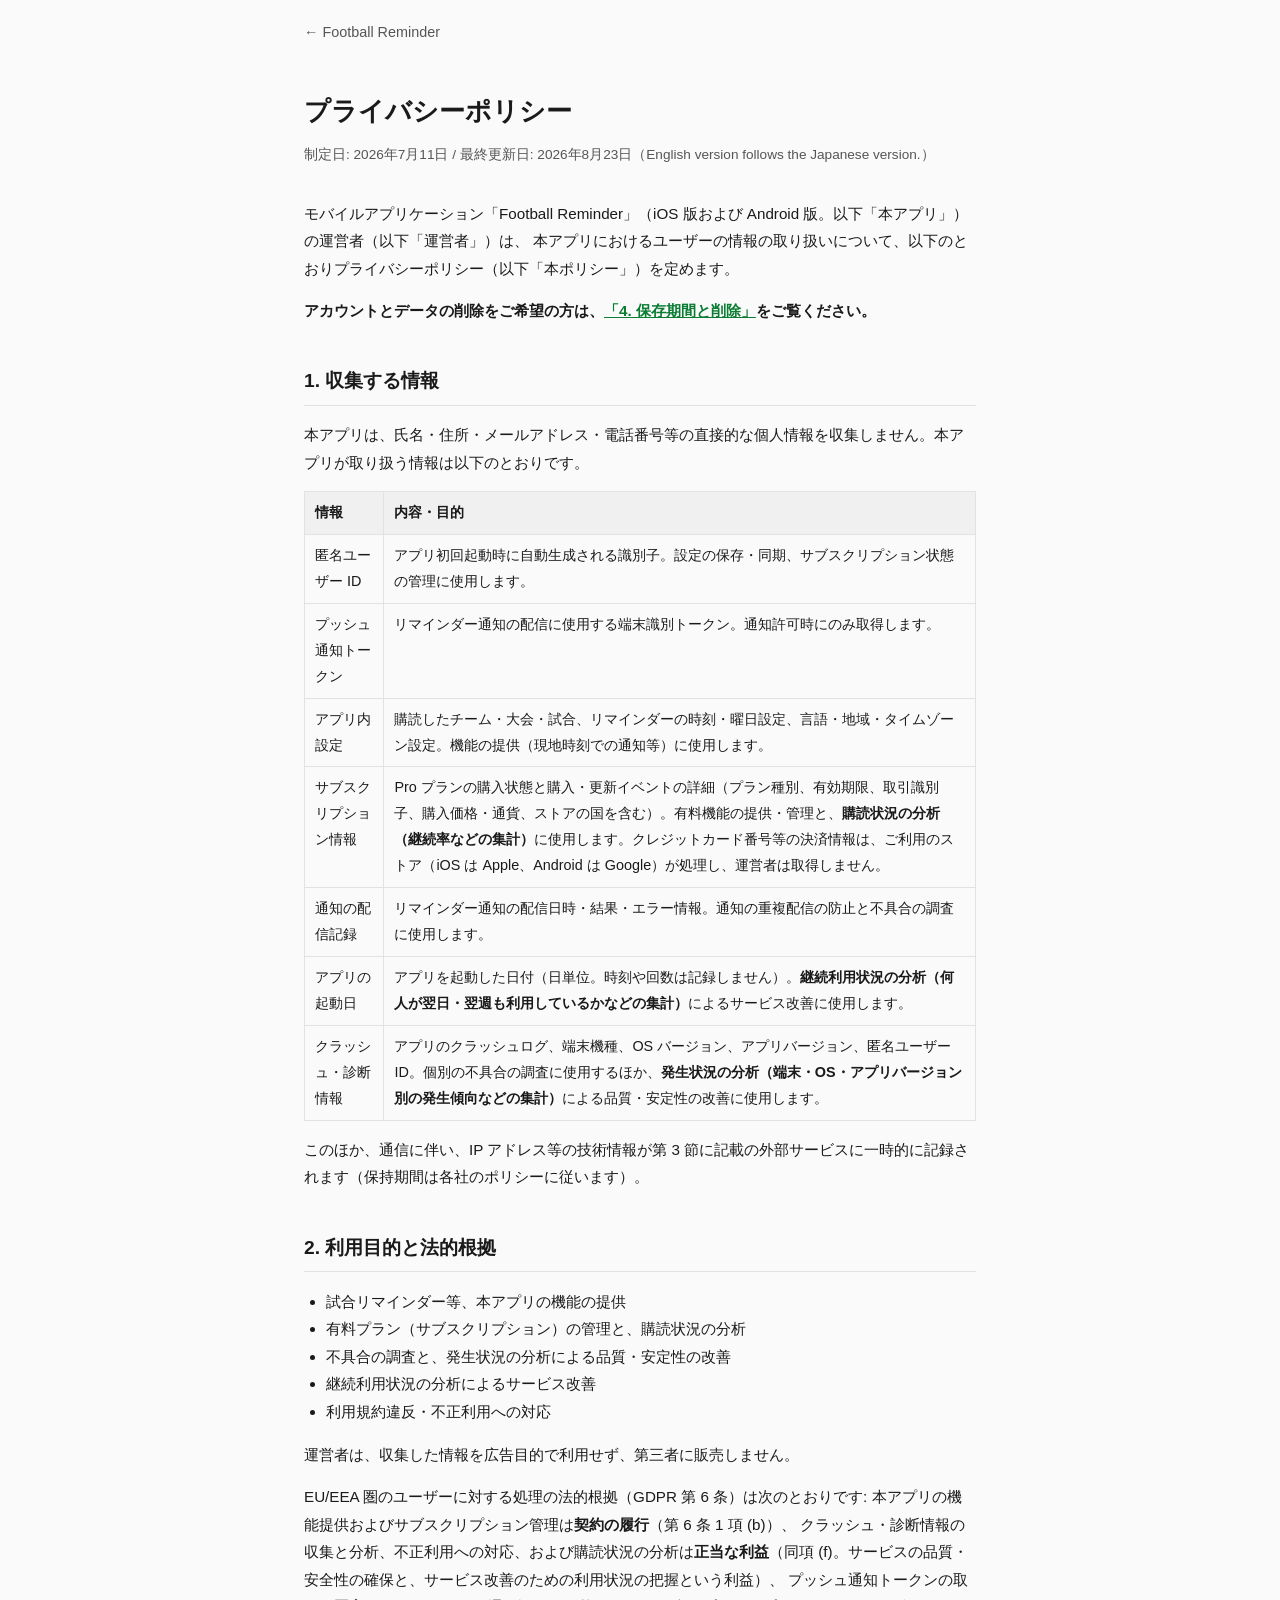
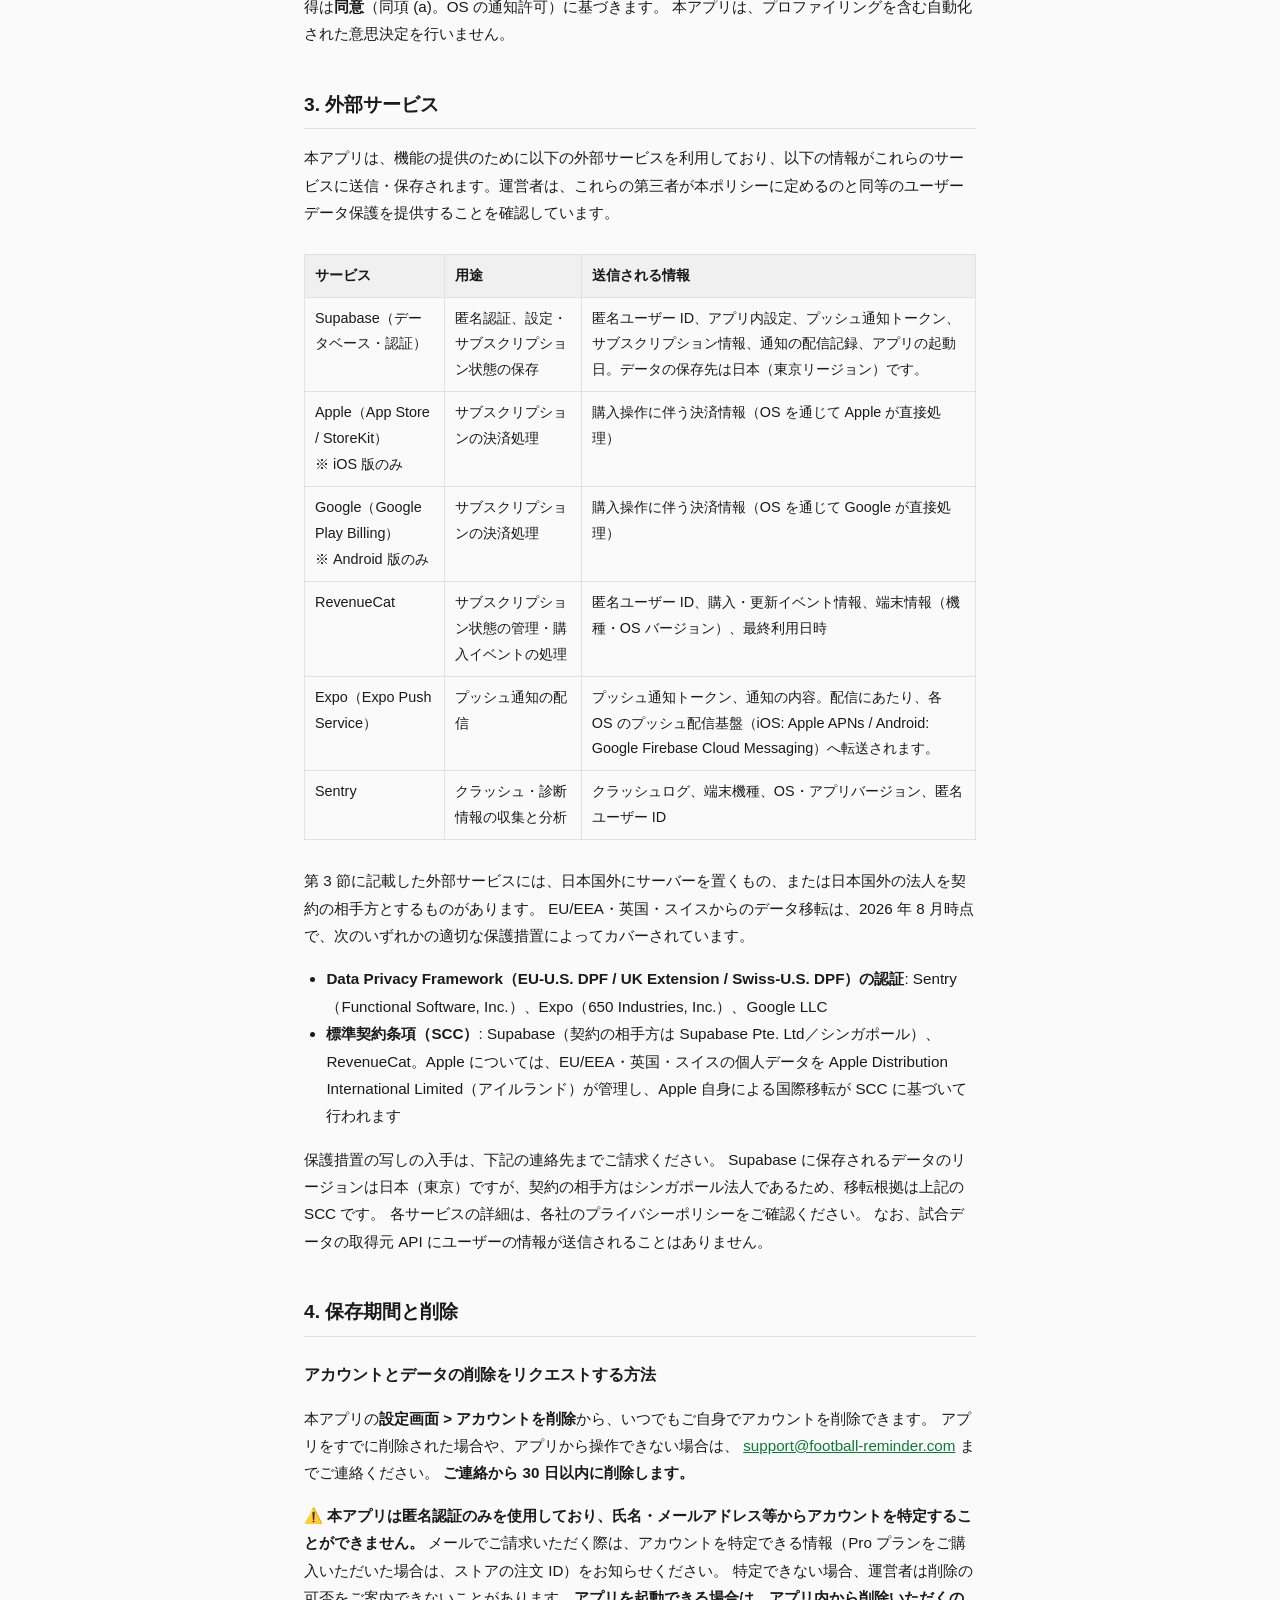
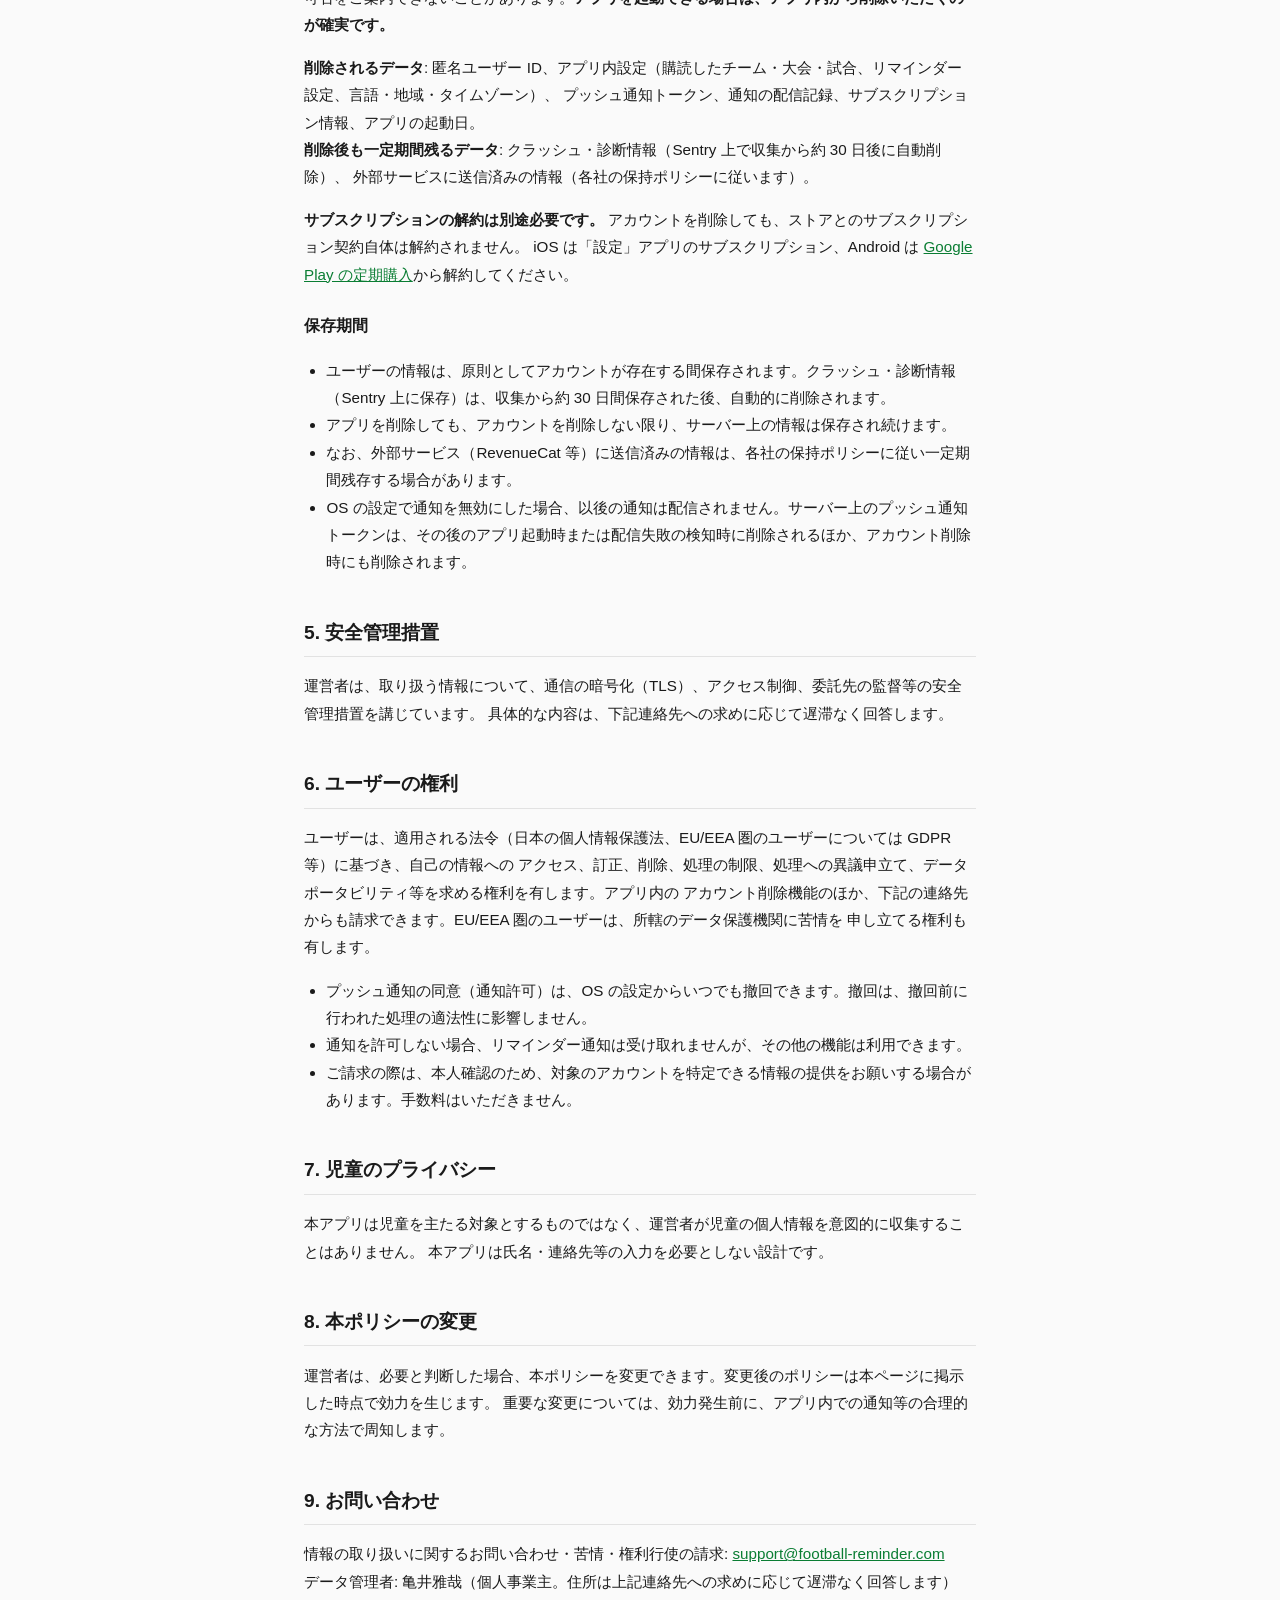
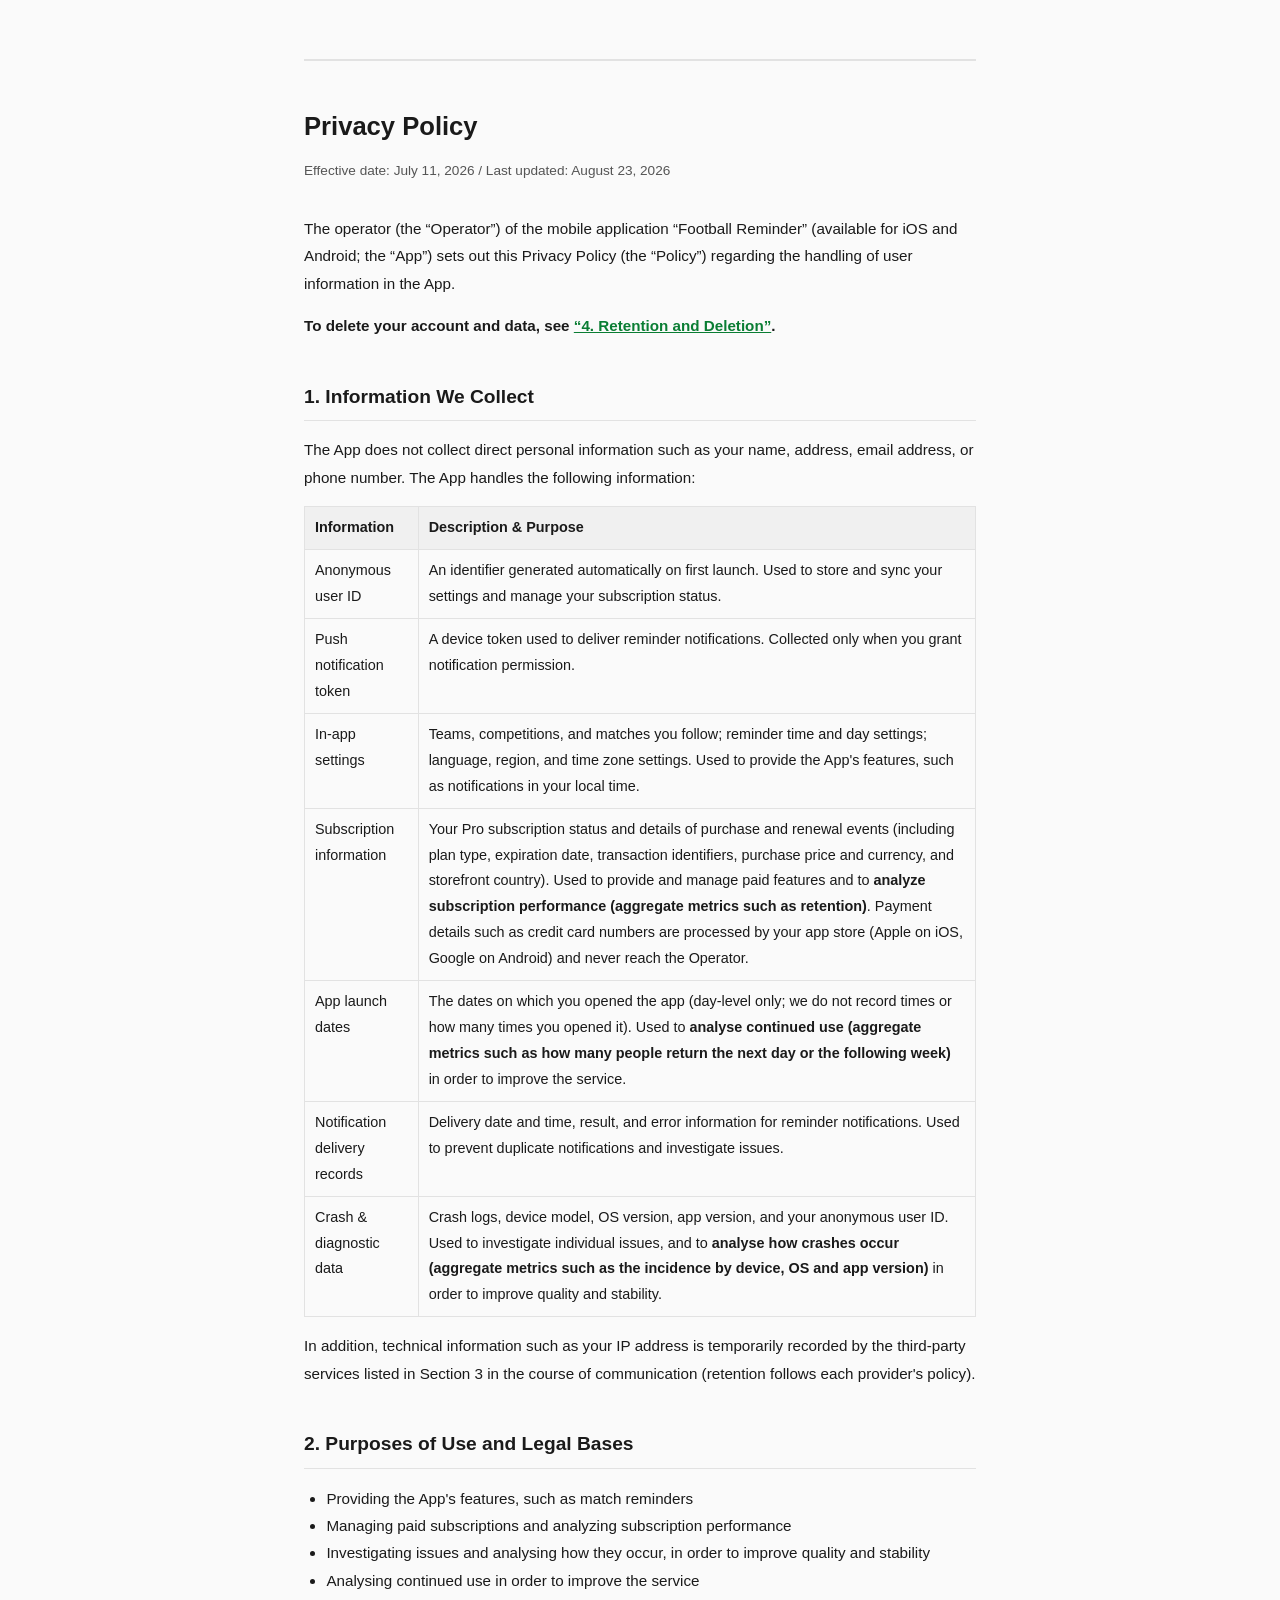
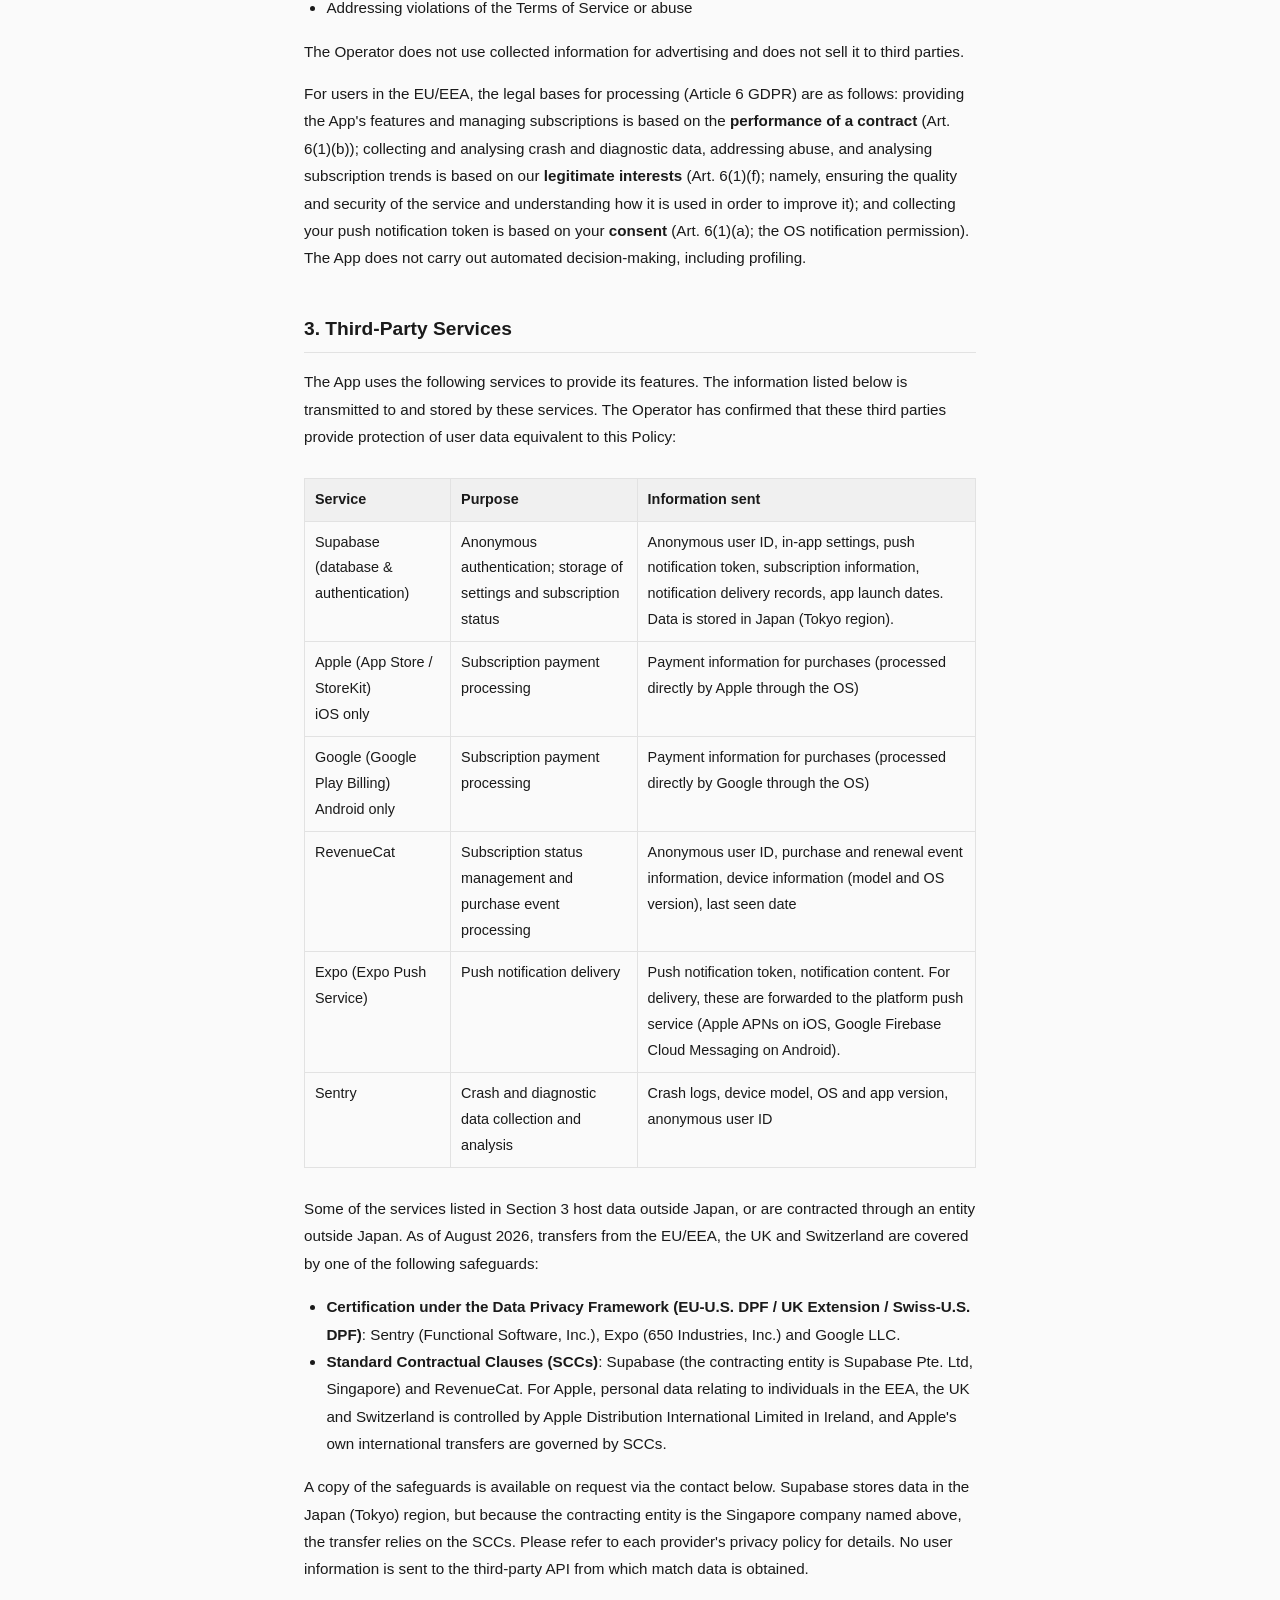
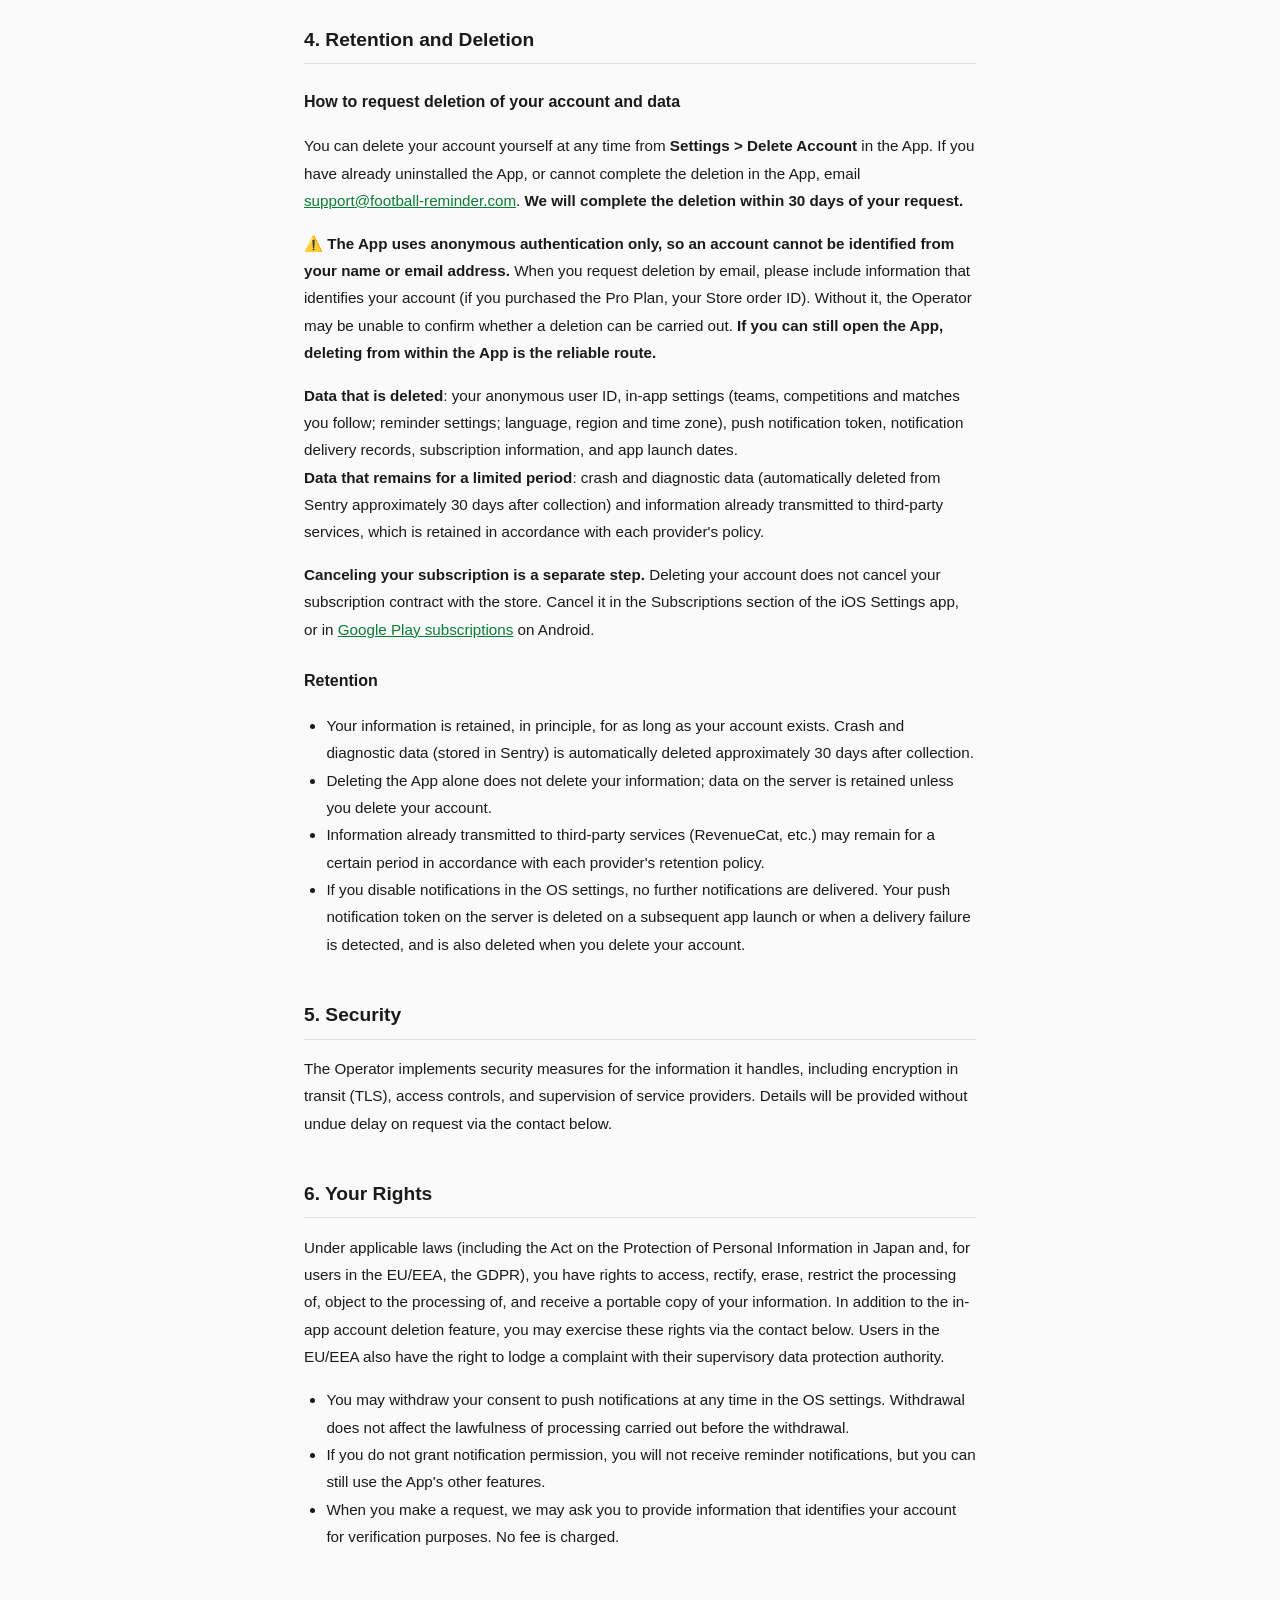
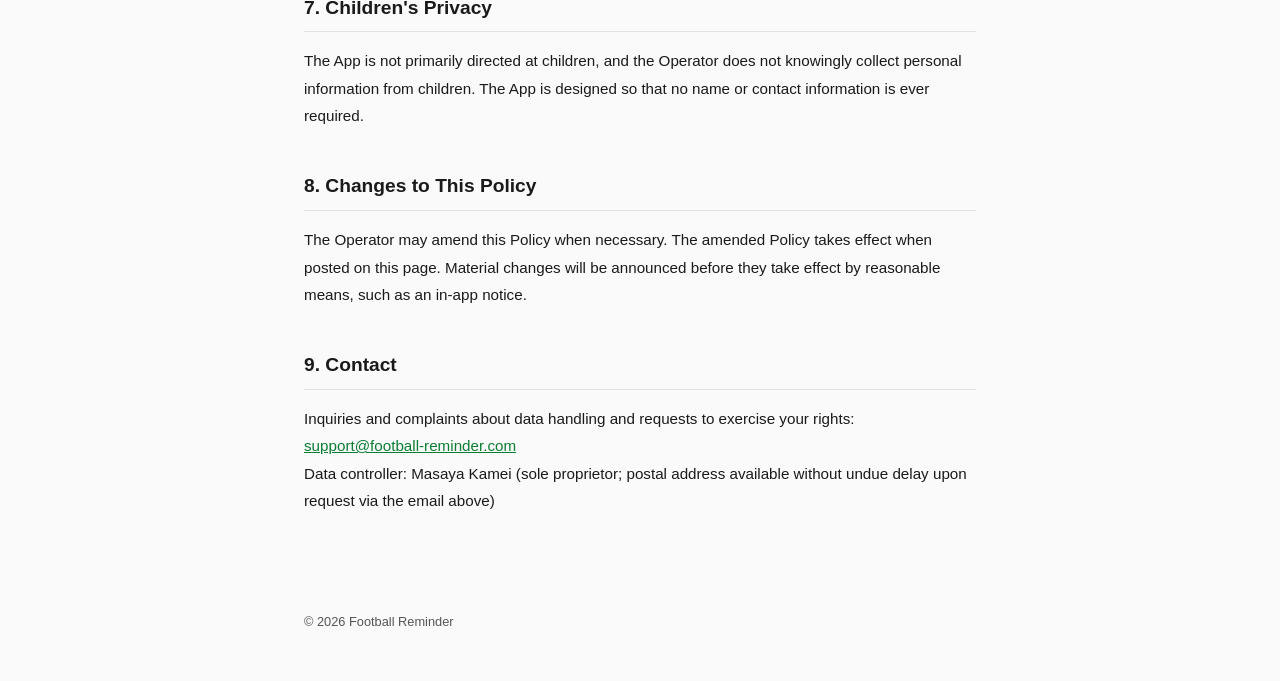
==== commit 9a734ec0: "docs: プライバシーポリシーにアプリの起動日の収集を追記する 起動日（user_activity_days）を記録するようになったため、日英とも 収集データ表 / 利用目的 / Supabase " ====
--- a/privacy/index.html
+++ b/privacy/index.html
@@ -46,6 +46,10 @@
         <td>リマインダー通知の配信日時・結果・エラー情報。通知の重複配信の防止と不具合の調査に使用します。</td>
       </tr>
       <tr>
+        <td>アプリの起動日</td>
+        <td>アプリを起動した日付（日単位。時刻や回数は記録しません）。<strong>継続利用状況の分析（何人が翌日・翌週も利用しているかなどの集計）</strong>によるサービス改善に使用します。</td>
+      </tr>
+      <tr>
         <td>クラッシュ・診断情報</td>
         <td>アプリのクラッシュログ、端末機種、OS バージョン、アプリバージョン、匿名ユーザー ID。個別の不具合の調査に使用するほか、<strong>発生状況の分析（端末・OS・アプリバージョン別の発生傾向などの集計）</strong>による品質・安定性の改善に使用します。</td>
       </tr>
@@ -59,6 +63,7 @@
       <li>試合リマインダー等、本アプリの機能の提供</li>
       <li>有料プラン（サブスクリプション）の管理と、購読状況の分析</li>
       <li>不具合の調査と、発生状況の分析による品質・安定性の改善</li>
+      <li>継続利用状況の分析によるサービス改善</li>
       <li>利用規約違反・不正利用への対応</li>
     </ul>
     <p>運営者は、収集した情報を広告目的で利用せず、第三者に販売しません。</p>
@@ -75,7 +80,7 @@
     <div class="table-scroll">
     <table>
       <tr><th>サービス</th><th>用途</th><th>送信される情報</th></tr>
-      <tr><td>Supabase（データベース・認証）</td><td>匿名認証、設定・サブスクリプション状態の保存</td><td>匿名ユーザー ID、アプリ内設定、プッシュ通知トークン、サブスクリプション情報、通知の配信記録。データの保存先は日本（東京リージョン）です。</td></tr>
+      <tr><td>Supabase（データベース・認証）</td><td>匿名認証、設定・サブスクリプション状態の保存</td><td>匿名ユーザー ID、アプリ内設定、プッシュ通知トークン、サブスクリプション情報、通知の配信記録、アプリの起動日。データの保存先は日本（東京リージョン）です。</td></tr>
       <tr><td>Apple（App Store / StoreKit）<br>※ iOS 版のみ</td><td>サブスクリプションの決済処理</td><td>購入操作に伴う決済情報（OS を通じて Apple が直接処理）</td></tr>
       <tr><td>Google（Google Play Billing）<br>※ Android 版のみ</td><td>サブスクリプションの決済処理</td><td>購入操作に伴う決済情報（OS を通じて Google が直接処理）</td></tr>
       <tr><td>RevenueCat</td><td>サブスクリプション状態の管理・購入イベントの処理</td><td>匿名ユーザー ID、購入・更新イベント情報、端末情報（機種・OS バージョン）、最終利用日時</td></tr>
@@ -114,7 +119,7 @@
     </p>
     <p>
       <strong>削除されるデータ</strong>: 匿名ユーザー ID、アプリ内設定（購読したチーム・大会・試合、リマインダー設定、言語・地域・タイムゾーン）、
-      プッシュ通知トークン、通知の配信記録、サブスクリプション情報。<br>
+      プッシュ通知トークン、通知の配信記録、サブスクリプション情報、アプリの起動日。<br>
       <strong>削除後も一定期間残るデータ</strong>: クラッシュ・診断情報（Sentry 上で収集から約 30 日後に自動削除）、
       外部サービスに送信済みの情報（各社の保持ポリシーに従います）。
     </p>
@@ -207,6 +212,12 @@
         <td>Your Pro subscription status and details of purchase and renewal events (including plan type, expiration date, transaction identifiers, purchase price and currency, and storefront country). Used to provide and manage paid features and to <strong>analyze subscription performance (aggregate metrics such as retention)</strong>. Payment details such as credit card numbers are processed by your app store (Apple on iOS, Google on Android) and never reach the Operator.</td>
       </tr>
       <tr>
+        <td>App launch dates</td>
+        <td>The dates on which you opened the app (day-level only; we do not record times or how many times you opened
+          it). Used to <strong>analyse continued use (aggregate metrics such as how many people return the next day or
+          the following week)</strong> in order to improve the service.</td>
+      </tr>
+      <tr>
         <td>Notification delivery records</td>
         <td>Delivery date and time, result, and error information for reminder notifications. Used to prevent duplicate notifications and investigate issues.</td>
       </tr>
@@ -225,6 +236,7 @@
       <li>Providing the App's features, such as match reminders</li>
       <li>Managing paid subscriptions and analyzing subscription performance</li>
       <li>Investigating issues and analysing how they occur, in order to improve quality and stability</li>
+      <li>Analysing continued use in order to improve the service</li>
       <li>Addressing violations of the Terms of Service or abuse</li>
     </ul>
     <p>The Operator does not use collected information for advertising and does not sell it to third parties.</p>
@@ -242,7 +254,7 @@
     <div class="table-scroll">
     <table>
       <tr><th>Service</th><th>Purpose</th><th>Information sent</th></tr>
-      <tr><td>Supabase (database &amp; authentication)</td><td>Anonymous authentication; storage of settings and subscription status</td><td>Anonymous user ID, in-app settings, push notification token, subscription information, notification delivery records. Data is stored in Japan (Tokyo region).</td></tr>
+      <tr><td>Supabase (database &amp; authentication)</td><td>Anonymous authentication; storage of settings and subscription status</td><td>Anonymous user ID, in-app settings, push notification token, subscription information, notification delivery records, app launch dates. Data is stored in Japan (Tokyo region).</td></tr>
       <tr><td>Apple (App Store / StoreKit)<br>iOS only</td><td>Subscription payment processing</td><td>Payment information for purchases (processed directly by Apple through the OS)</td></tr>
       <tr><td>Google (Google Play Billing)<br>Android only</td><td>Subscription payment processing</td><td>Payment information for purchases (processed directly by Google through the OS)</td></tr>
       <tr><td>RevenueCat</td><td>Subscription status management and purchase event processing</td><td>Anonymous user ID, purchase and renewal event information, device information (model and OS version), last seen date</td></tr>
@@ -283,7 +295,7 @@
     <p>
       <strong>Data that is deleted</strong>: your anonymous user ID, in-app settings (teams, competitions and matches you
       follow; reminder settings; language, region and time zone), push notification token, notification delivery records,
-      and subscription information.<br>
+      subscription information, and app launch dates.<br>
       <strong>Data that remains for a limited period</strong>: crash and diagnostic data (automatically deleted from
       Sentry approximately 30 days after collection) and information already transmitted to third-party services, which
       is retained in accordance with each provider's policy.
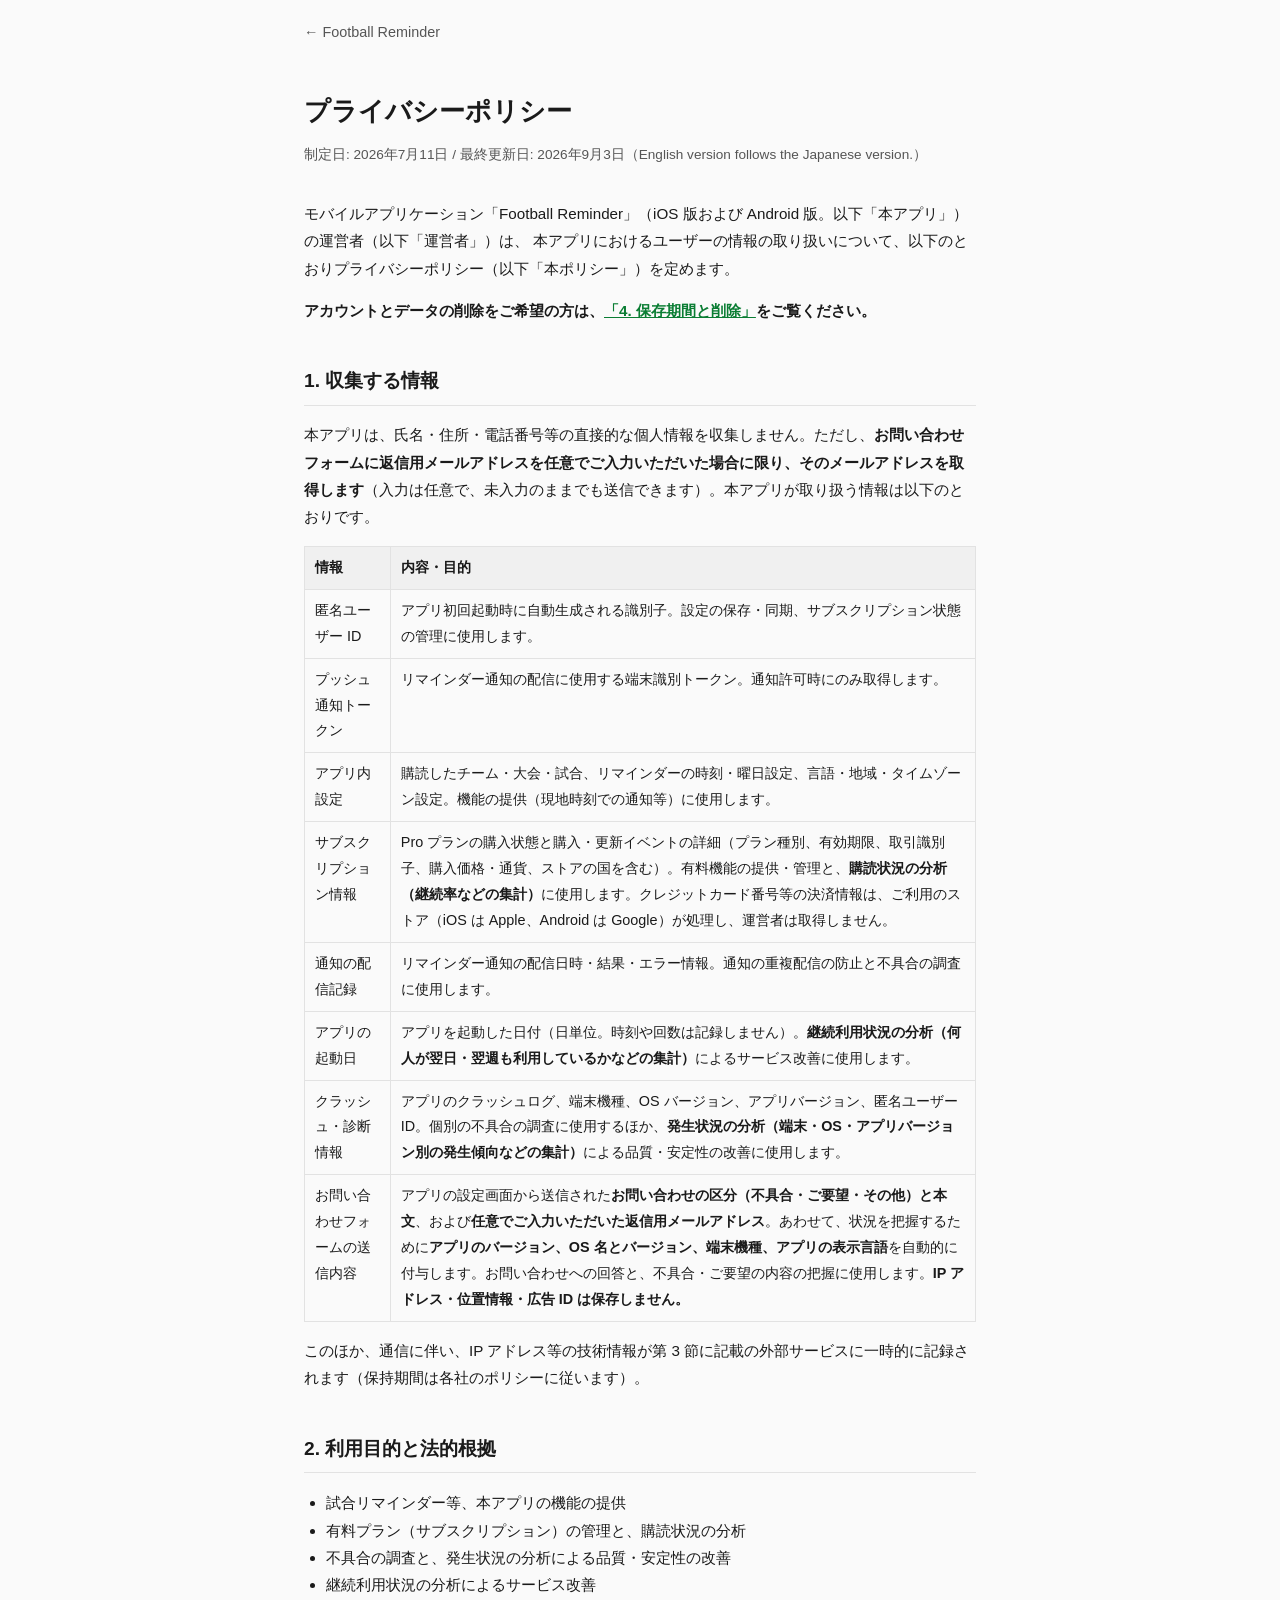
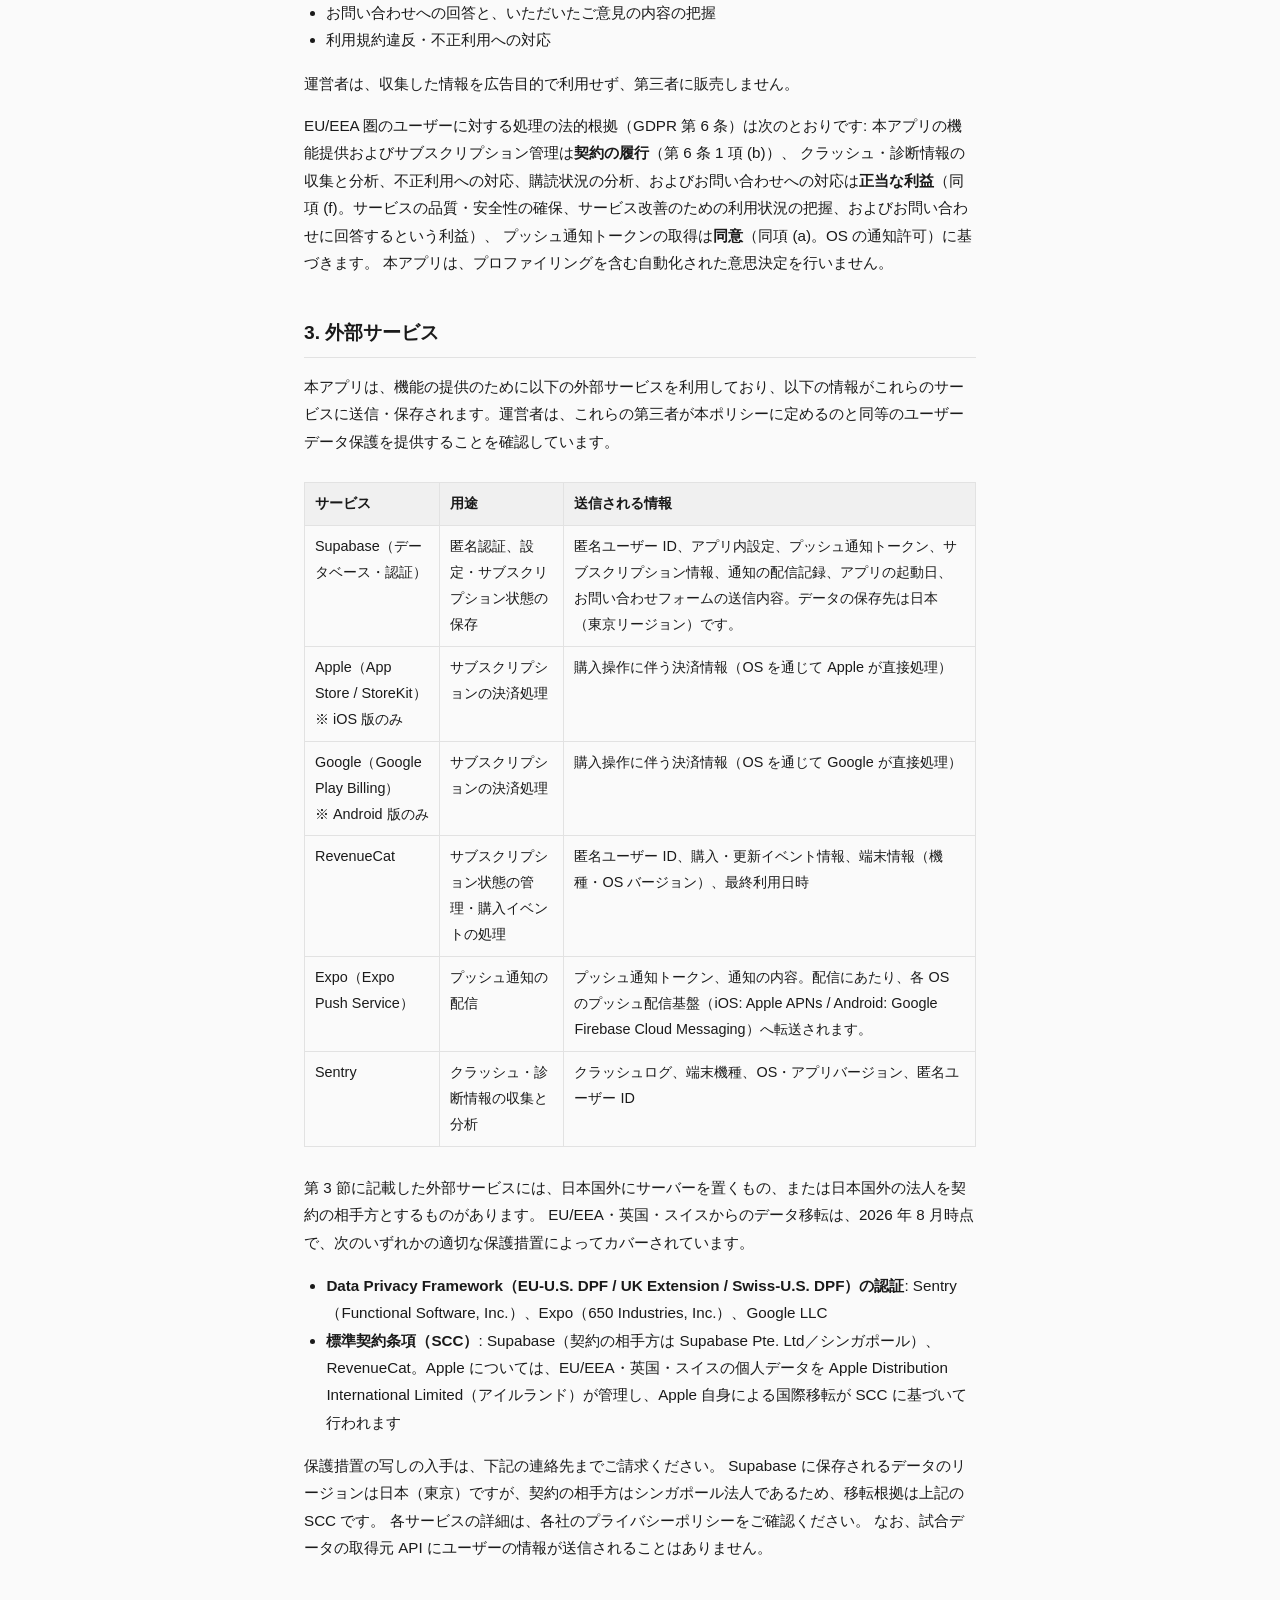
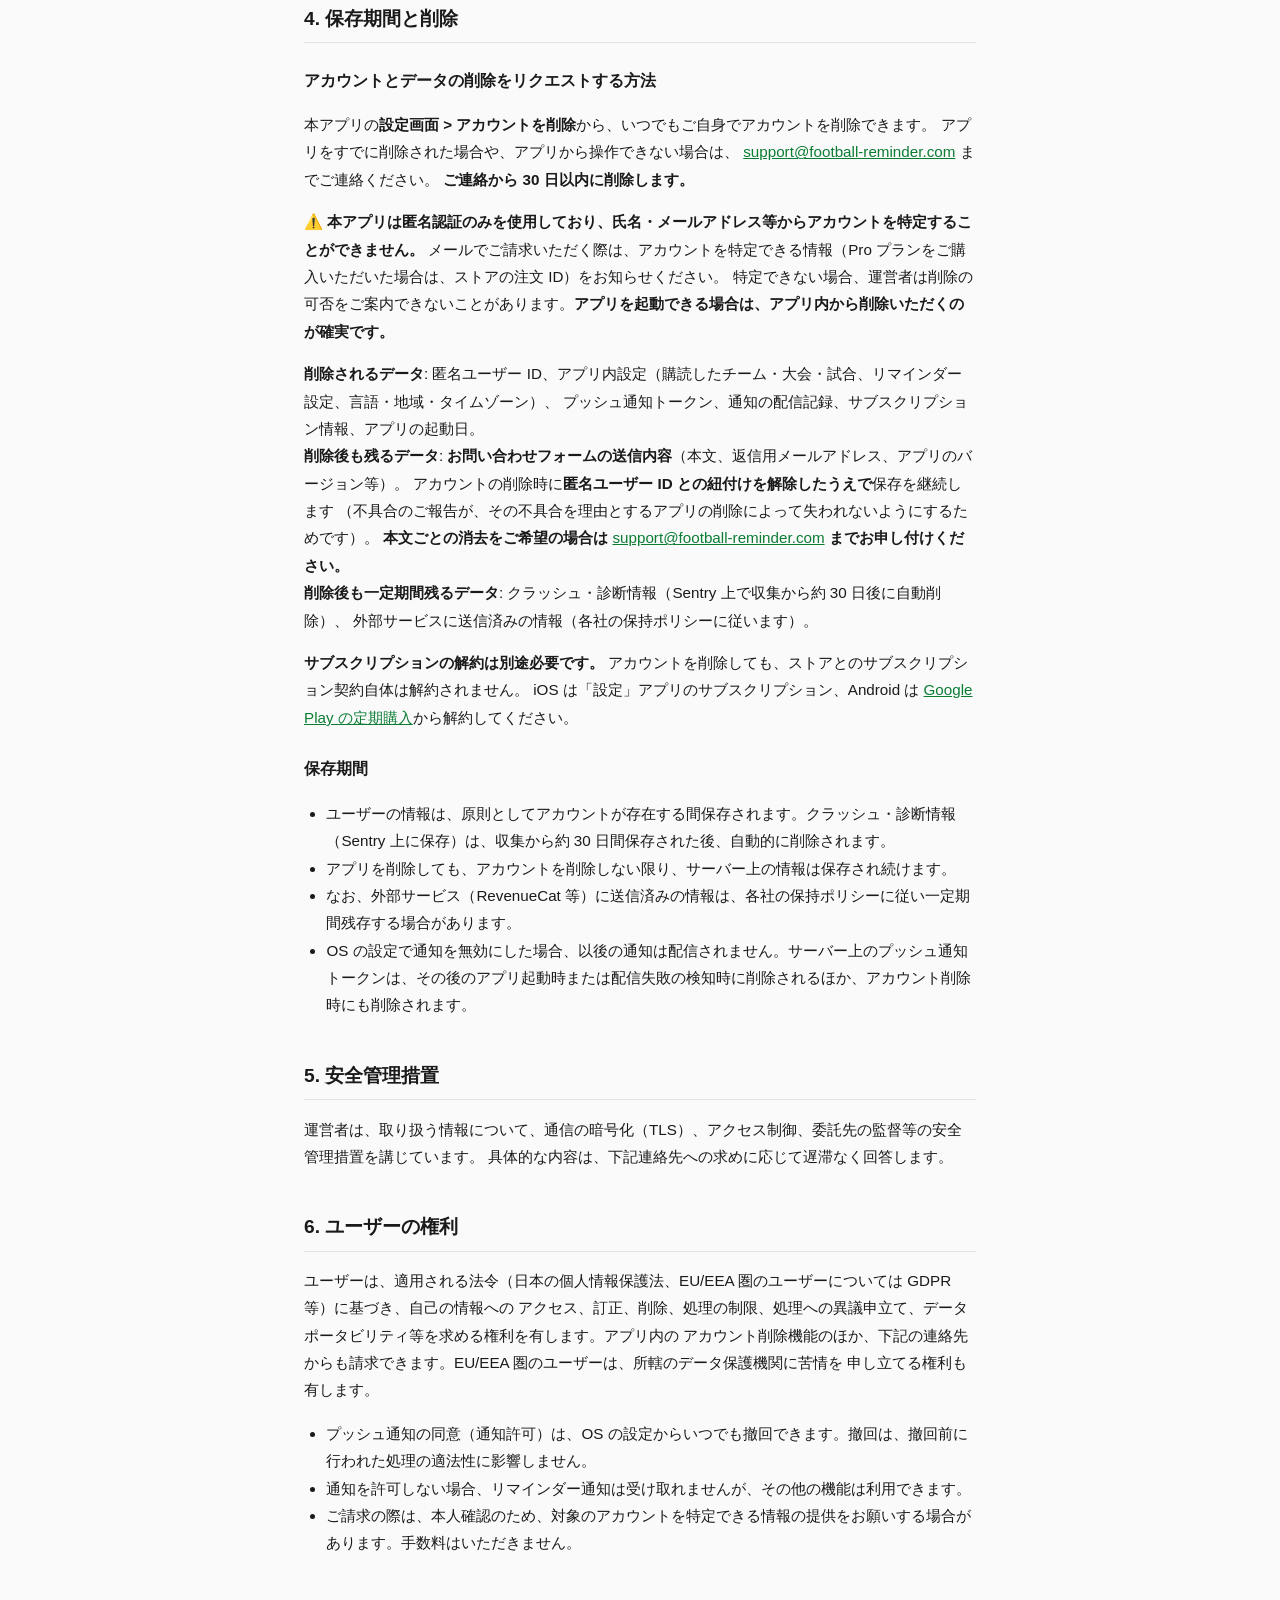
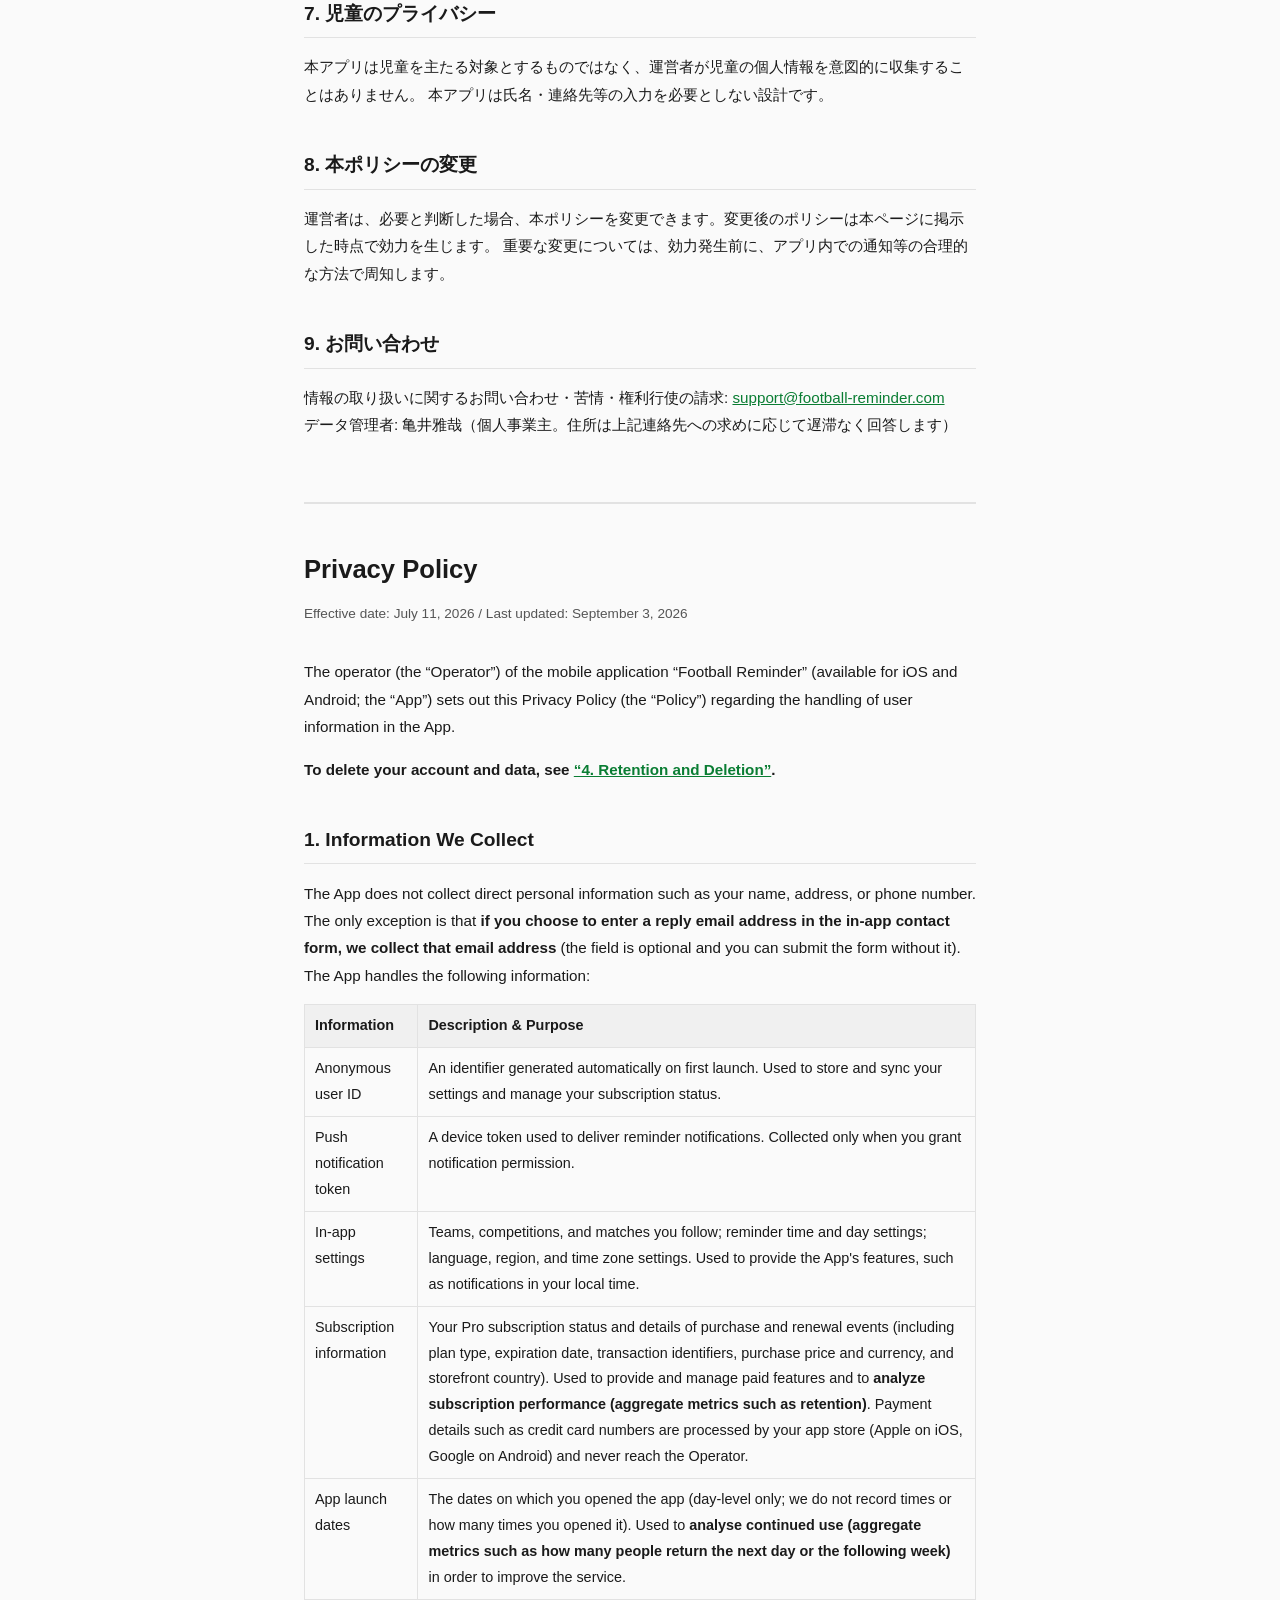
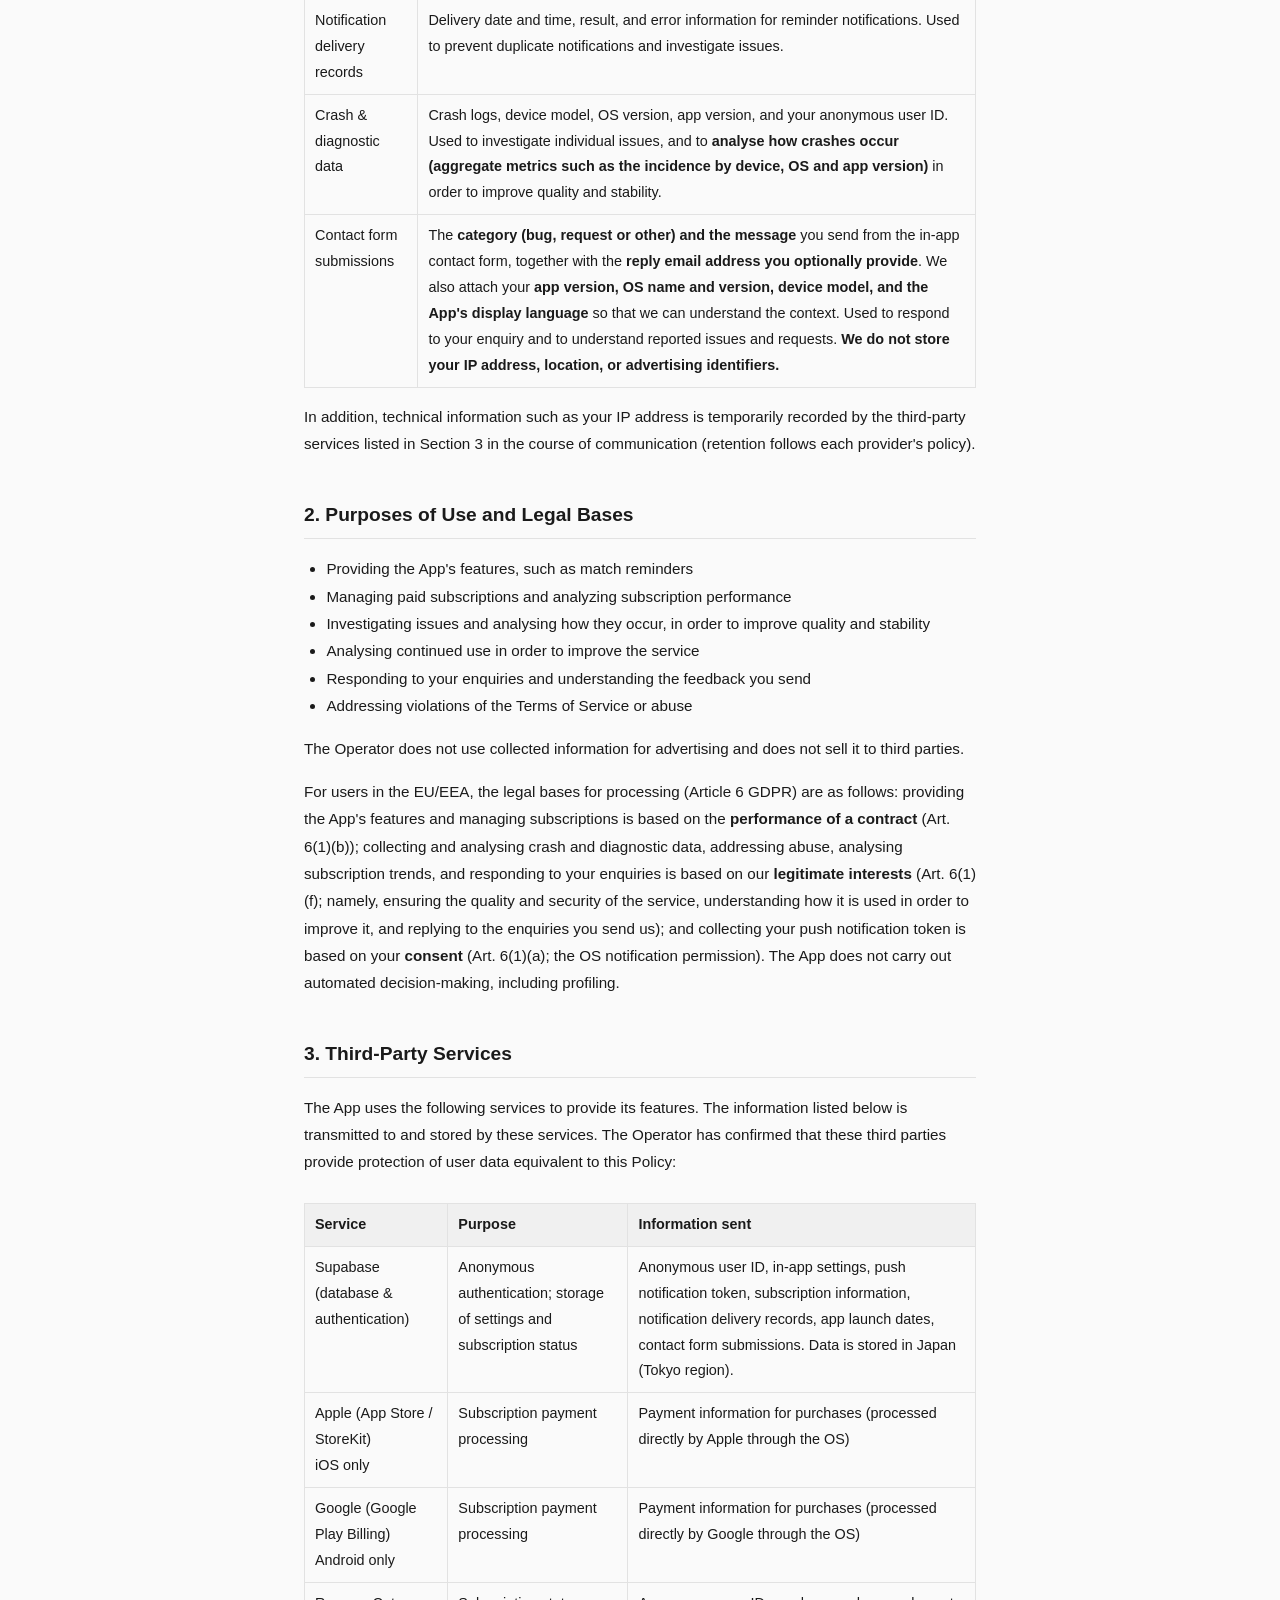
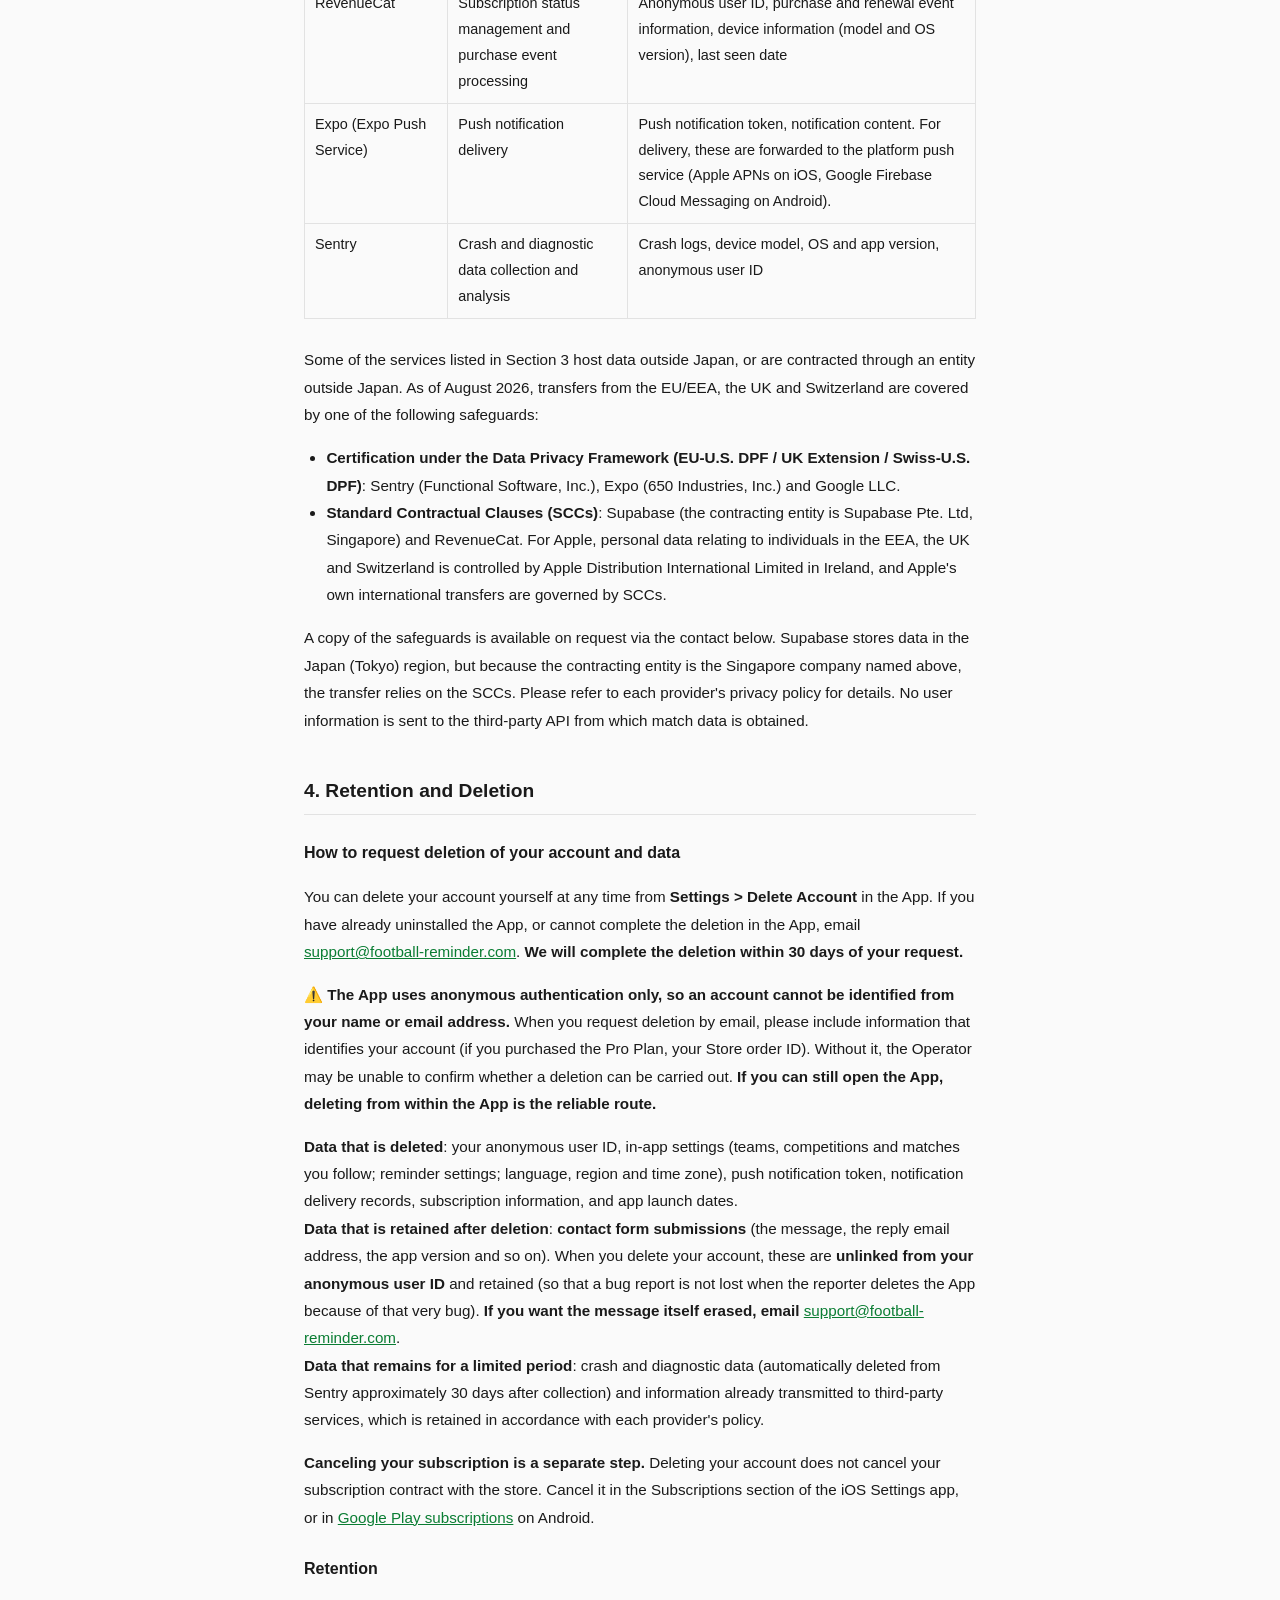
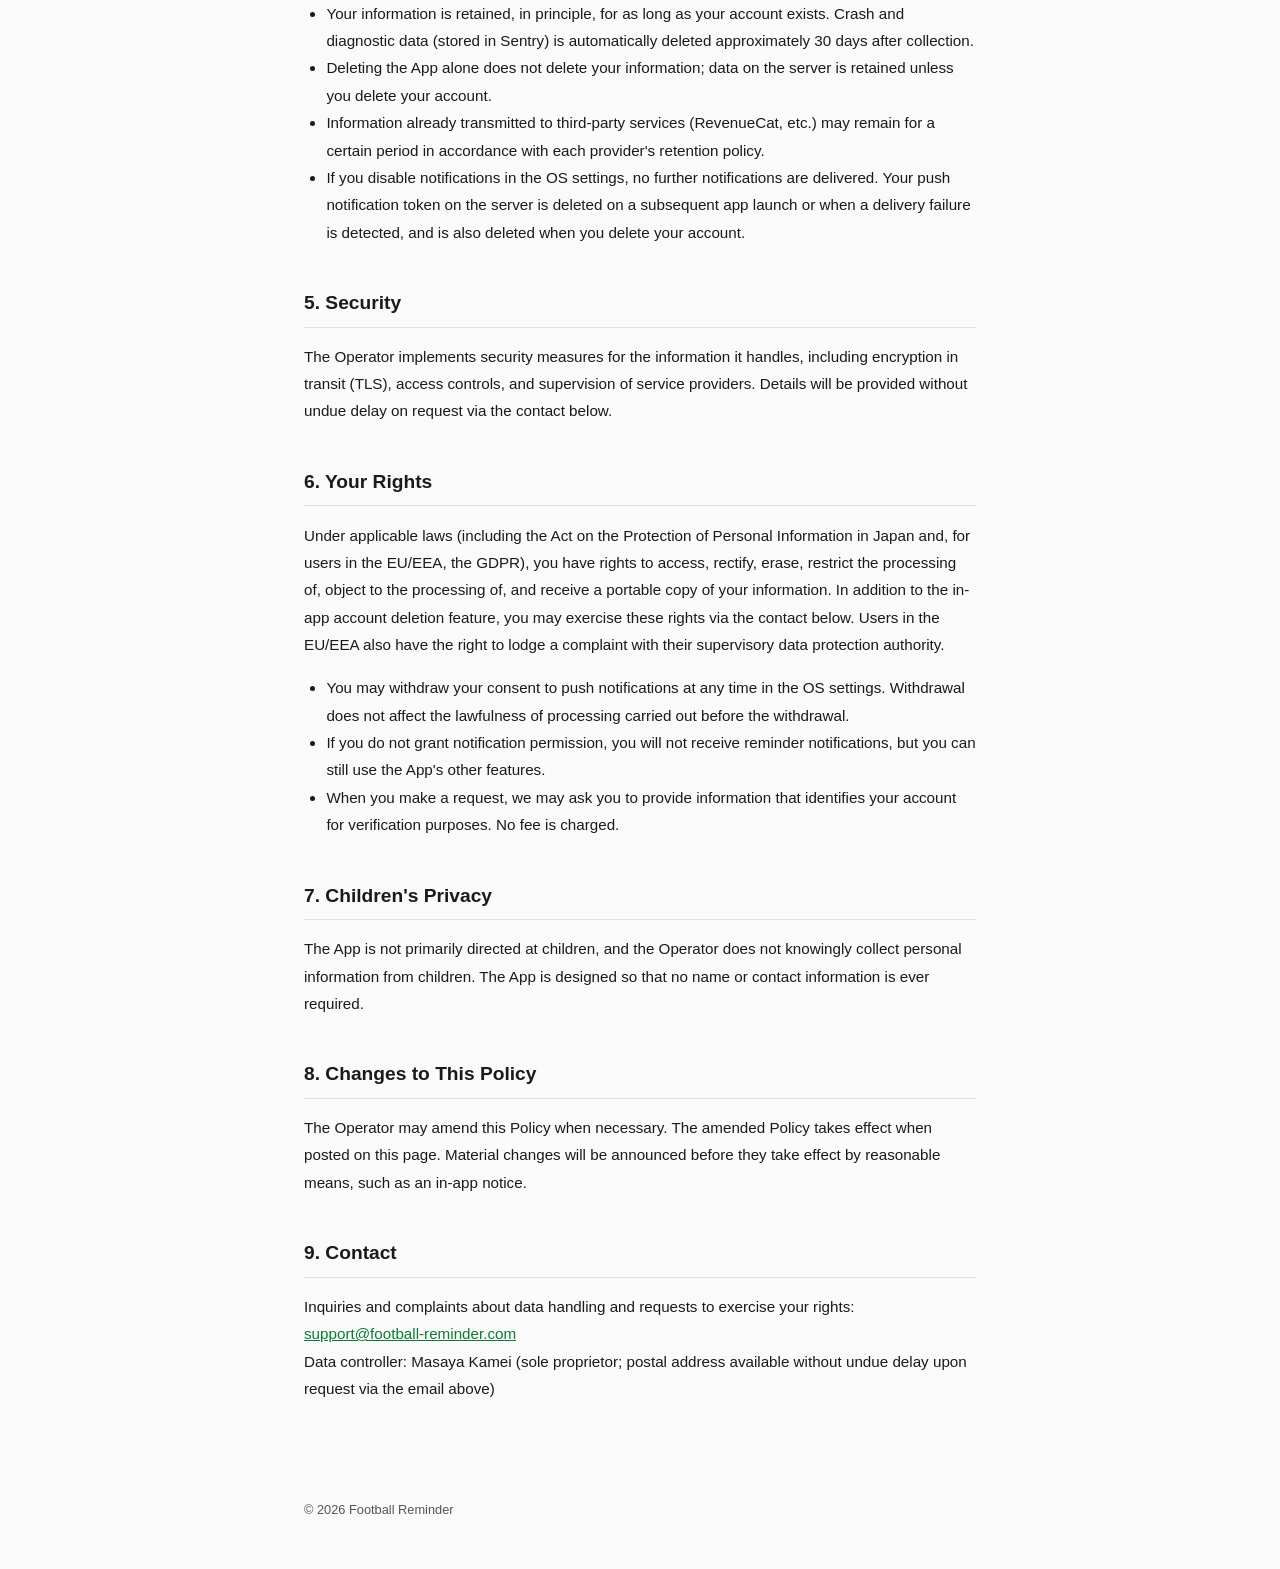
==== commit 4ef7d106: "docs: プライバシーポリシーにお問い合わせフォームの収集項目を追記する アプリ内のお問い合わせフォーム（feedback）を出すにあたり、日英とも 収集データ表 / 利用目的 / 法的根拠 / S" ====
--- a/privacy/index.html
+++ b/privacy/index.html
@@ -10,7 +10,7 @@
   <div class="site-header"><a href="../">&larr; Football Reminder</a></div>
   <main>
     <h1>プライバシーポリシー</h1>
-    <p class="meta">制定日: 2026年7月11日 / 最終更新日: 2026年8月23日（English version follows the Japanese version.）</p>
+    <p class="meta">制定日: 2026年7月11日 / 最終更新日: 2026年9月3日（English version follows the Japanese version.）</p>
 
     <p>
       モバイルアプリケーション「Football Reminder」（iOS 版および Android 版。以下「本アプリ」）の運営者（以下「運営者」）は、
@@ -22,7 +22,7 @@
     </p>
 
     <h2>1. 収集する情報</h2>
-    <p>本アプリは、氏名・住所・メールアドレス・電話番号等の直接的な個人情報を収集しません。本アプリが取り扱う情報は以下のとおりです。</p>
+    <p>本アプリは、氏名・住所・電話番号等の直接的な個人情報を収集しません。ただし、<strong>お問い合わせフォームに返信用メールアドレスを任意でご入力いただいた場合に限り、そのメールアドレスを取得します</strong>（入力は任意で、未入力のままでも送信できます）。本アプリが取り扱う情報は以下のとおりです。</p>
     <table>
       <tr><th>情報</th><th>内容・目的</th></tr>
       <tr>
@@ -52,6 +52,10 @@
       <tr>
         <td>クラッシュ・診断情報</td>
         <td>アプリのクラッシュログ、端末機種、OS バージョン、アプリバージョン、匿名ユーザー ID。個別の不具合の調査に使用するほか、<strong>発生状況の分析（端末・OS・アプリバージョン別の発生傾向などの集計）</strong>による品質・安定性の改善に使用します。</td>
+      </tr>
+      <tr>
+        <td>お問い合わせフォームの送信内容</td>
+        <td>アプリの設定画面から送信された<strong>お問い合わせの区分（不具合・ご要望・その他）と本文</strong>、および<strong>任意でご入力いただいた返信用メールアドレス</strong>。あわせて、状況を把握するために<strong>アプリのバージョン、OS 名とバージョン、端末機種、アプリの表示言語</strong>を自動的に付与します。お問い合わせへの回答と、不具合・ご要望の内容の把握に使用します。<strong>IP アドレス・位置情報・広告 ID は保存しません。</strong></td>
       </tr>
     </table>
     <p>
@@ -64,13 +68,14 @@
       <li>有料プラン（サブスクリプション）の管理と、購読状況の分析</li>
       <li>不具合の調査と、発生状況の分析による品質・安定性の改善</li>
       <li>継続利用状況の分析によるサービス改善</li>
+      <li>お問い合わせへの回答と、いただいたご意見の内容の把握</li>
       <li>利用規約違反・不正利用への対応</li>
     </ul>
     <p>運営者は、収集した情報を広告目的で利用せず、第三者に販売しません。</p>
     <p>
       EU/EEA 圏のユーザーに対する処理の法的根拠（GDPR 第 6 条）は次のとおりです:
       本アプリの機能提供およびサブスクリプション管理は<strong>契約の履行</strong>（第 6 条 1 項 (b)）、
-      クラッシュ・診断情報の収集と分析、不正利用への対応、および購読状況の分析は<strong>正当な利益</strong>（同項 (f)。サービスの品質・安全性の確保と、サービス改善のための利用状況の把握という利益）、
+      クラッシュ・診断情報の収集と分析、不正利用への対応、購読状況の分析、およびお問い合わせへの対応は<strong>正当な利益</strong>（同項 (f)。サービスの品質・安全性の確保、サービス改善のための利用状況の把握、およびお問い合わせに回答するという利益）、
       プッシュ通知トークンの取得は<strong>同意</strong>（同項 (a)。OS の通知許可）に基づきます。
       本アプリは、プロファイリングを含む自動化された意思決定を行いません。
     </p>
@@ -80,7 +85,7 @@
     <div class="table-scroll">
     <table>
       <tr><th>サービス</th><th>用途</th><th>送信される情報</th></tr>
-      <tr><td>Supabase（データベース・認証）</td><td>匿名認証、設定・サブスクリプション状態の保存</td><td>匿名ユーザー ID、アプリ内設定、プッシュ通知トークン、サブスクリプション情報、通知の配信記録、アプリの起動日。データの保存先は日本（東京リージョン）です。</td></tr>
+      <tr><td>Supabase（データベース・認証）</td><td>匿名認証、設定・サブスクリプション状態の保存</td><td>匿名ユーザー ID、アプリ内設定、プッシュ通知トークン、サブスクリプション情報、通知の配信記録、アプリの起動日、お問い合わせフォームの送信内容。データの保存先は日本（東京リージョン）です。</td></tr>
       <tr><td>Apple（App Store / StoreKit）<br>※ iOS 版のみ</td><td>サブスクリプションの決済処理</td><td>購入操作に伴う決済情報（OS を通じて Apple が直接処理）</td></tr>
       <tr><td>Google（Google Play Billing）<br>※ Android 版のみ</td><td>サブスクリプションの決済処理</td><td>購入操作に伴う決済情報（OS を通じて Google が直接処理）</td></tr>
       <tr><td>RevenueCat</td><td>サブスクリプション状態の管理・購入イベントの処理</td><td>匿名ユーザー ID、購入・更新イベント情報、端末情報（機種・OS バージョン）、最終利用日時</td></tr>
@@ -120,6 +125,10 @@
     <p>
       <strong>削除されるデータ</strong>: 匿名ユーザー ID、アプリ内設定（購読したチーム・大会・試合、リマインダー設定、言語・地域・タイムゾーン）、
       プッシュ通知トークン、通知の配信記録、サブスクリプション情報、アプリの起動日。<br>
+      <strong>削除後も残るデータ</strong>: <strong>お問い合わせフォームの送信内容</strong>（本文、返信用メールアドレス、アプリのバージョン等）。
+      アカウントの削除時に<strong>匿名ユーザー ID との紐付けを解除したうえで</strong>保存を継続します
+      （不具合のご報告が、その不具合を理由とするアプリの削除によって失われないようにするためです）。
+      <strong>本文ごとの消去をご希望の場合は</strong> <a href="mailto:support@football-reminder.com">support@football-reminder.com</a> <strong>までお申し付けください。</strong><br>
       <strong>削除後も一定期間残るデータ</strong>: クラッシュ・診断情報（Sentry 上で収集から約 30 日後に自動削除）、
       外部サービスに送信済みの情報（各社の保持ポリシーに従います）。
     </p>
@@ -179,7 +188,7 @@
     <section lang="en">
 
     <h1>Privacy Policy</h1>
-    <p class="meta">Effective date: July 11, 2026 / Last updated: August 23, 2026</p>
+    <p class="meta">Effective date: July 11, 2026 / Last updated: September 3, 2026</p>
 
     <p>
       The operator (the &ldquo;Operator&rdquo;) of the mobile application &ldquo;Football Reminder&rdquo; (available for
@@ -192,7 +201,7 @@
     </p>
 
     <h2>1. Information We Collect</h2>
-    <p>The App does not collect direct personal information such as your name, address, email address, or phone number. The App handles the following information:</p>
+    <p>The App does not collect direct personal information such as your name, address, or phone number. The only exception is that <strong>if you choose to enter a reply email address in the in-app contact form, we collect that email address</strong> (the field is optional and you can submit the form without it). The App handles the following information:</p>
     <table>
       <tr><th>Information</th><th>Description &amp; Purpose</th></tr>
       <tr>
@@ -225,6 +234,10 @@
         <td>Crash &amp; diagnostic data</td>
         <td>Crash logs, device model, OS version, app version, and your anonymous user ID. Used to investigate individual issues, and to <strong>analyse how crashes occur (aggregate metrics such as the incidence by device, OS and app version)</strong> in order to improve quality and stability.</td>
       </tr>
+      <tr>
+        <td>Contact form submissions</td>
+        <td>The <strong>category (bug, request or other) and the message</strong> you send from the in-app contact form, together with the <strong>reply email address you optionally provide</strong>. We also attach your <strong>app version, OS name and version, device model, and the App's display language</strong> so that we can understand the context. Used to respond to your enquiry and to understand reported issues and requests. <strong>We do not store your IP address, location, or advertising identifiers.</strong></td>
+      </tr>
     </table>
     <p>
       In addition, technical information such as your IP address is temporarily recorded by the third-party services
@@ -237,14 +250,15 @@
       <li>Managing paid subscriptions and analyzing subscription performance</li>
       <li>Investigating issues and analysing how they occur, in order to improve quality and stability</li>
       <li>Analysing continued use in order to improve the service</li>
+      <li>Responding to your enquiries and understanding the feedback you send</li>
       <li>Addressing violations of the Terms of Service or abuse</li>
     </ul>
     <p>The Operator does not use collected information for advertising and does not sell it to third parties.</p>
     <p>
       For users in the EU/EEA, the legal bases for processing (Article 6 GDPR) are as follows: providing the App's
       features and managing subscriptions is based on the <strong>performance of a contract</strong> (Art. 6(1)(b));
-      collecting and analysing crash and diagnostic data, addressing abuse, and analysing subscription trends is based on our <strong>legitimate interests</strong>
-      (Art. 6(1)(f); namely, ensuring the quality and security of the service and understanding how it is used in order to improve it); and collecting your push notification
+      collecting and analysing crash and diagnostic data, addressing abuse, analysing subscription trends, and responding to your enquiries is based on our <strong>legitimate interests</strong>
+      (Art. 6(1)(f); namely, ensuring the quality and security of the service, understanding how it is used in order to improve it, and replying to the enquiries you send us); and collecting your push notification
       token is based on your <strong>consent</strong> (Art. 6(1)(a); the OS notification permission). The App does not
       carry out automated decision-making, including profiling.
     </p>
@@ -254,7 +268,7 @@
     <div class="table-scroll">
     <table>
       <tr><th>Service</th><th>Purpose</th><th>Information sent</th></tr>
-      <tr><td>Supabase (database &amp; authentication)</td><td>Anonymous authentication; storage of settings and subscription status</td><td>Anonymous user ID, in-app settings, push notification token, subscription information, notification delivery records, app launch dates. Data is stored in Japan (Tokyo region).</td></tr>
+      <tr><td>Supabase (database &amp; authentication)</td><td>Anonymous authentication; storage of settings and subscription status</td><td>Anonymous user ID, in-app settings, push notification token, subscription information, notification delivery records, app launch dates, contact form submissions. Data is stored in Japan (Tokyo region).</td></tr>
       <tr><td>Apple (App Store / StoreKit)<br>iOS only</td><td>Subscription payment processing</td><td>Payment information for purchases (processed directly by Apple through the OS)</td></tr>
       <tr><td>Google (Google Play Billing)<br>Android only</td><td>Subscription payment processing</td><td>Payment information for purchases (processed directly by Google through the OS)</td></tr>
       <tr><td>RevenueCat</td><td>Subscription status management and purchase event processing</td><td>Anonymous user ID, purchase and renewal event information, device information (model and OS version), last seen date</td></tr>
@@ -296,6 +310,11 @@
       <strong>Data that is deleted</strong>: your anonymous user ID, in-app settings (teams, competitions and matches you
       follow; reminder settings; language, region and time zone), push notification token, notification delivery records,
       subscription information, and app launch dates.<br>
+      <strong>Data that is retained after deletion</strong>: <strong>contact form submissions</strong> (the message, the reply
+      email address, the app version and so on). When you delete your account, these are <strong>unlinked from your anonymous
+      user ID</strong> and retained (so that a bug report is not lost when the reporter deletes the App because of that very
+      bug). <strong>If you want the message itself erased, email</strong>
+      <a href="mailto:support@football-reminder.com">support@football-reminder.com</a>.<br>
       <strong>Data that remains for a limited period</strong>: crash and diagnostic data (automatically deleted from
       Sentry approximately 30 days after collection) and information already transmitted to third-party services, which
       is retained in accordance with each provider's policy.
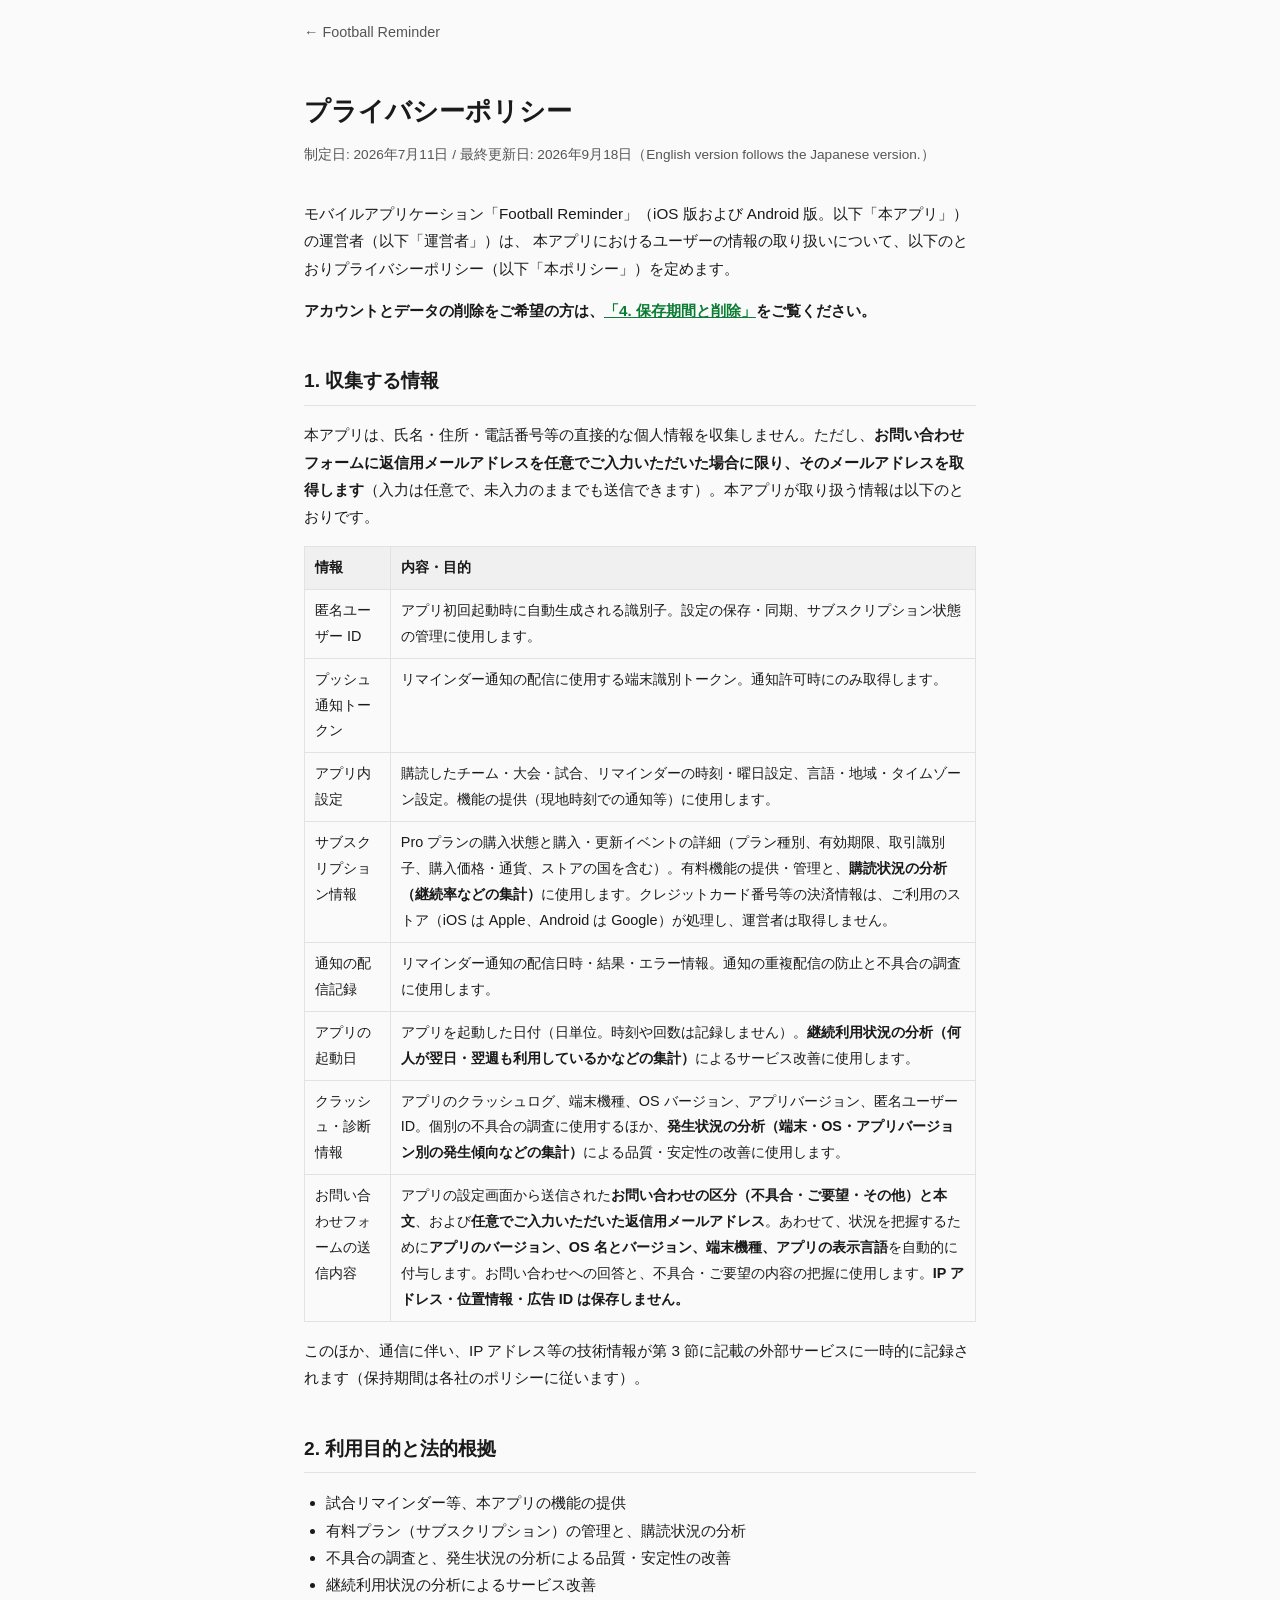
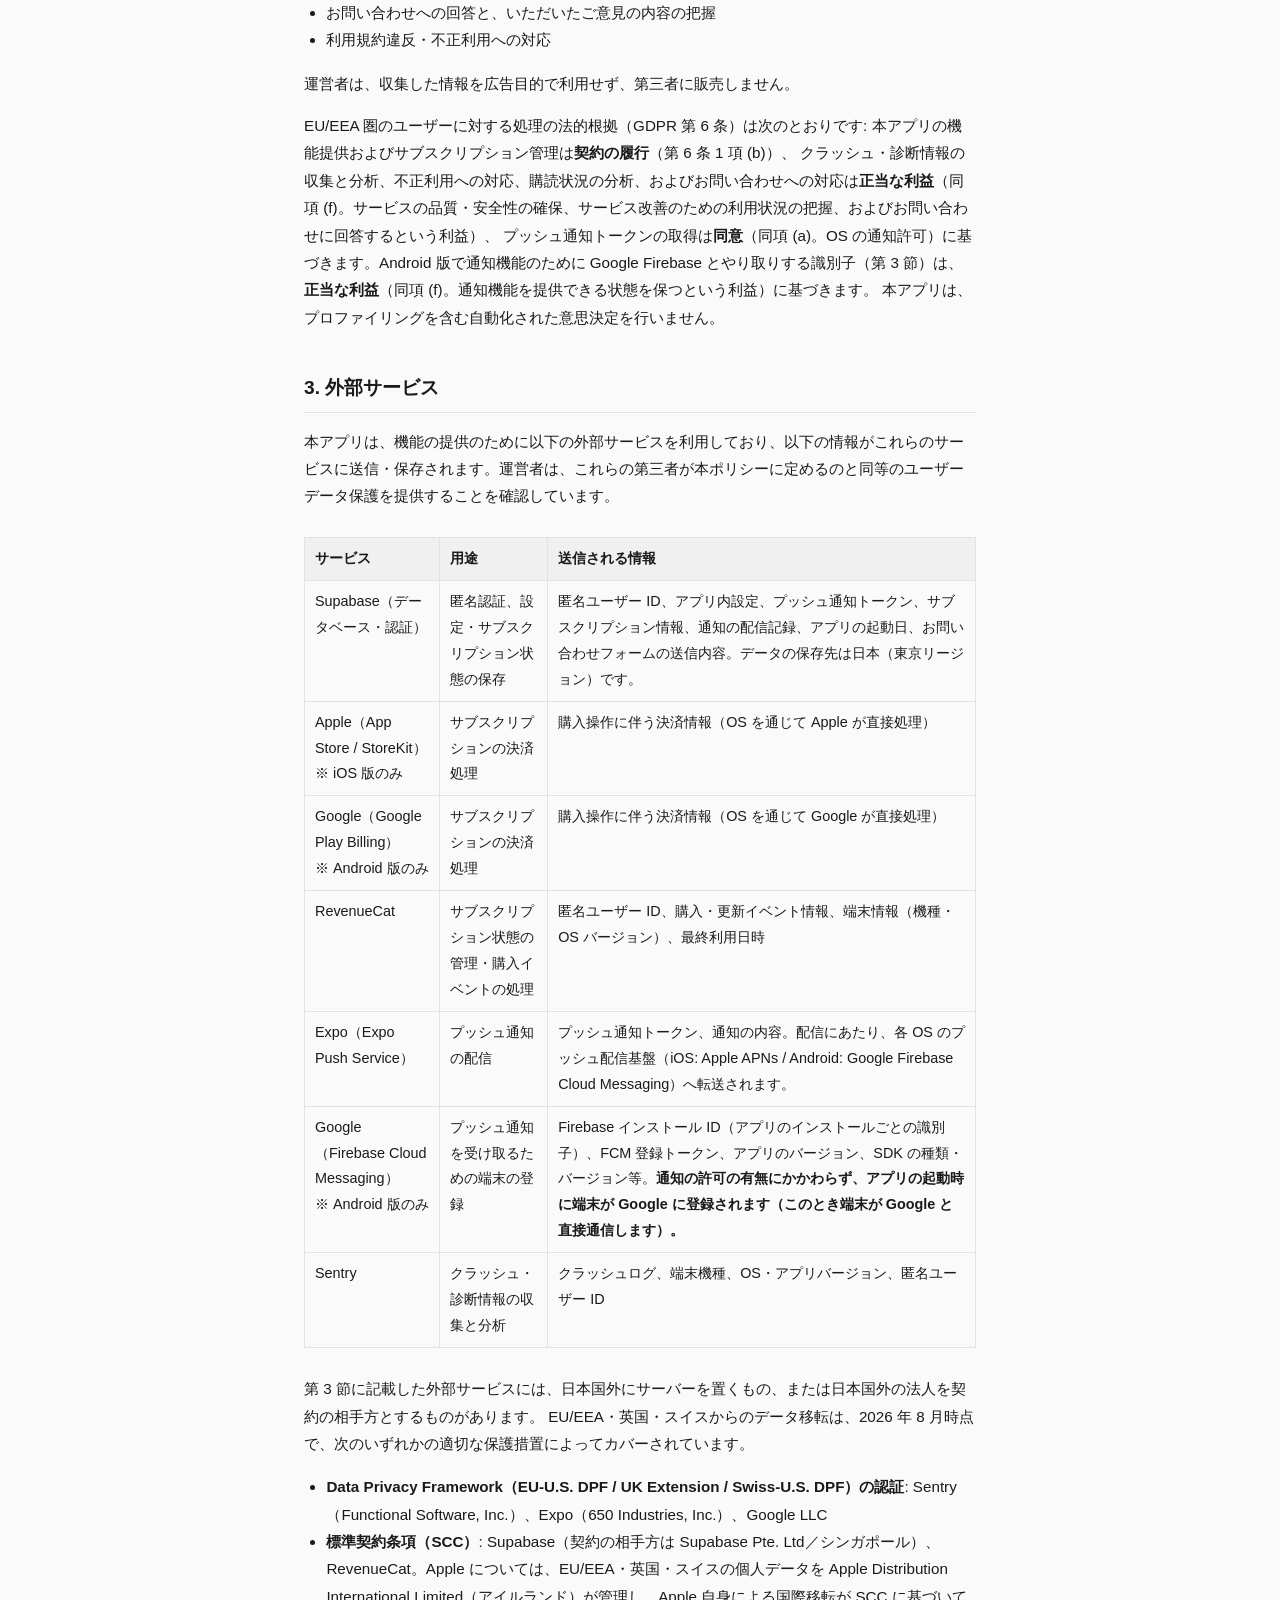
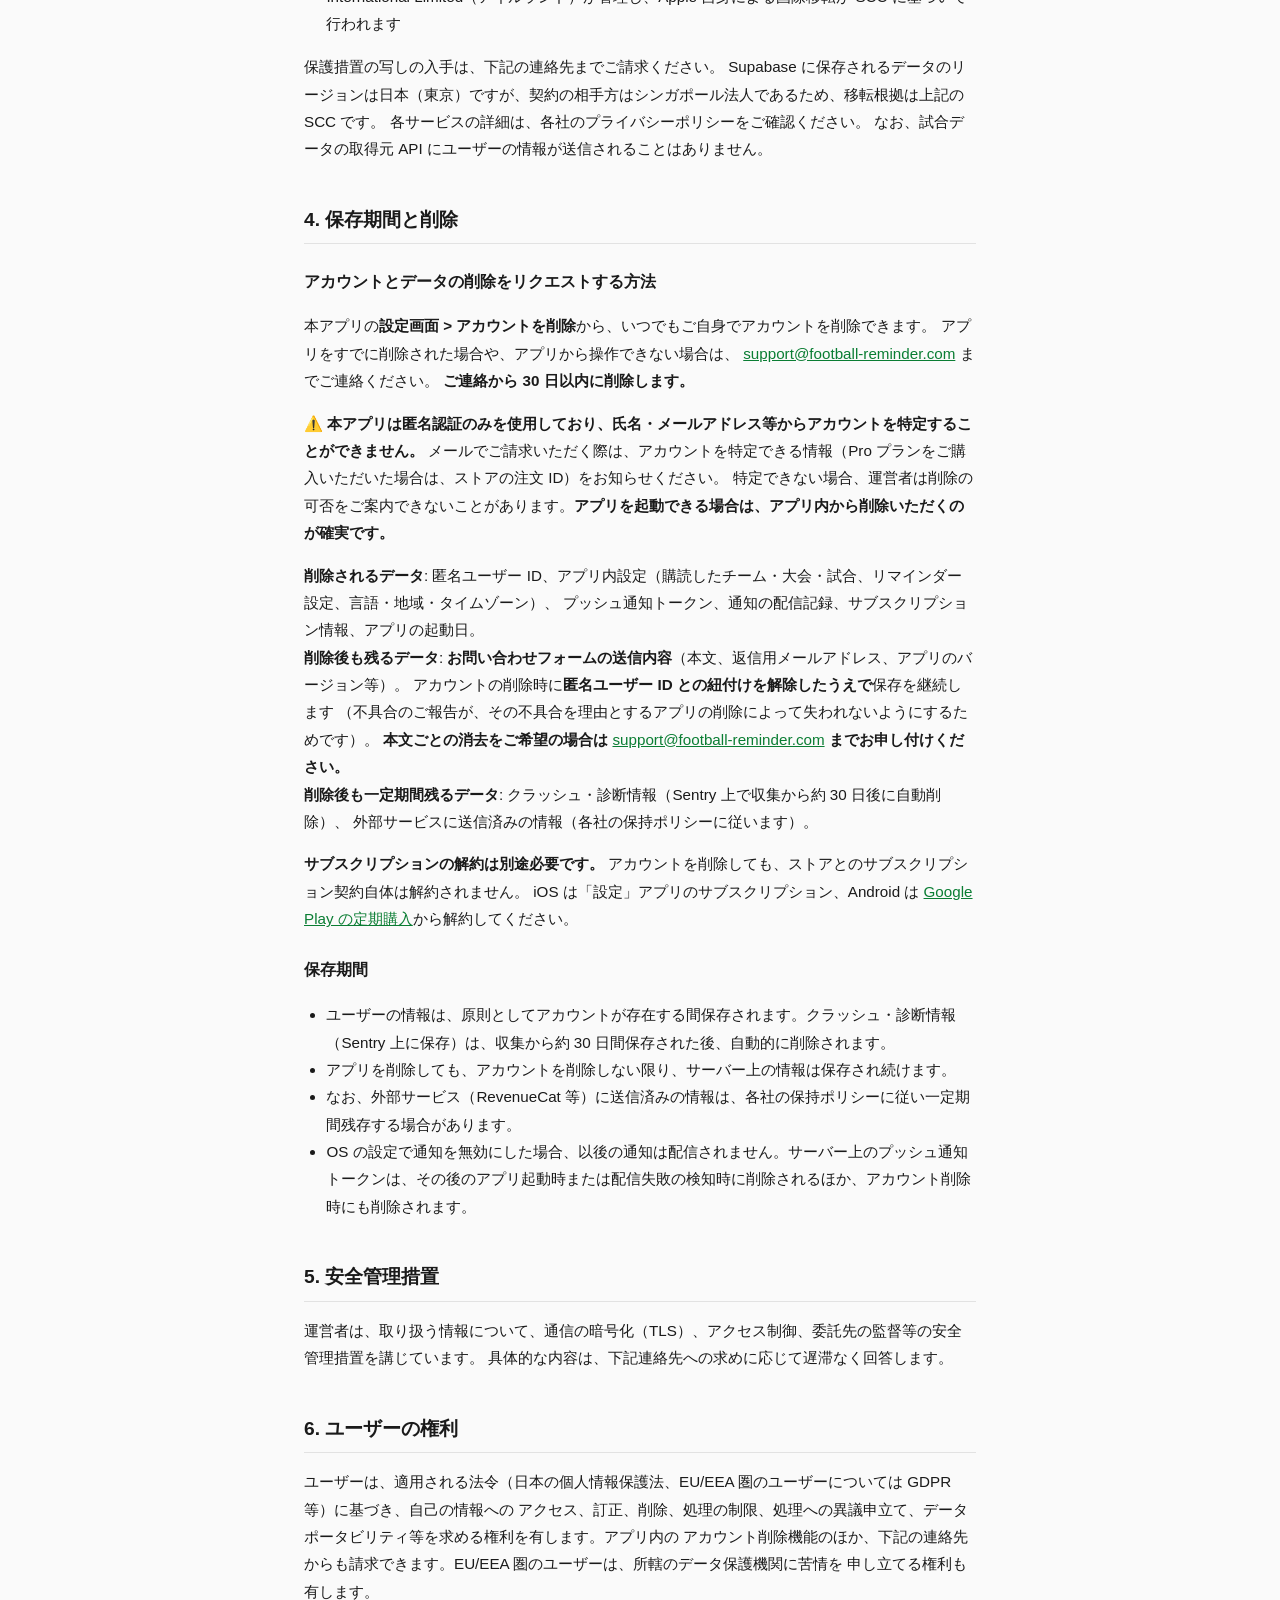
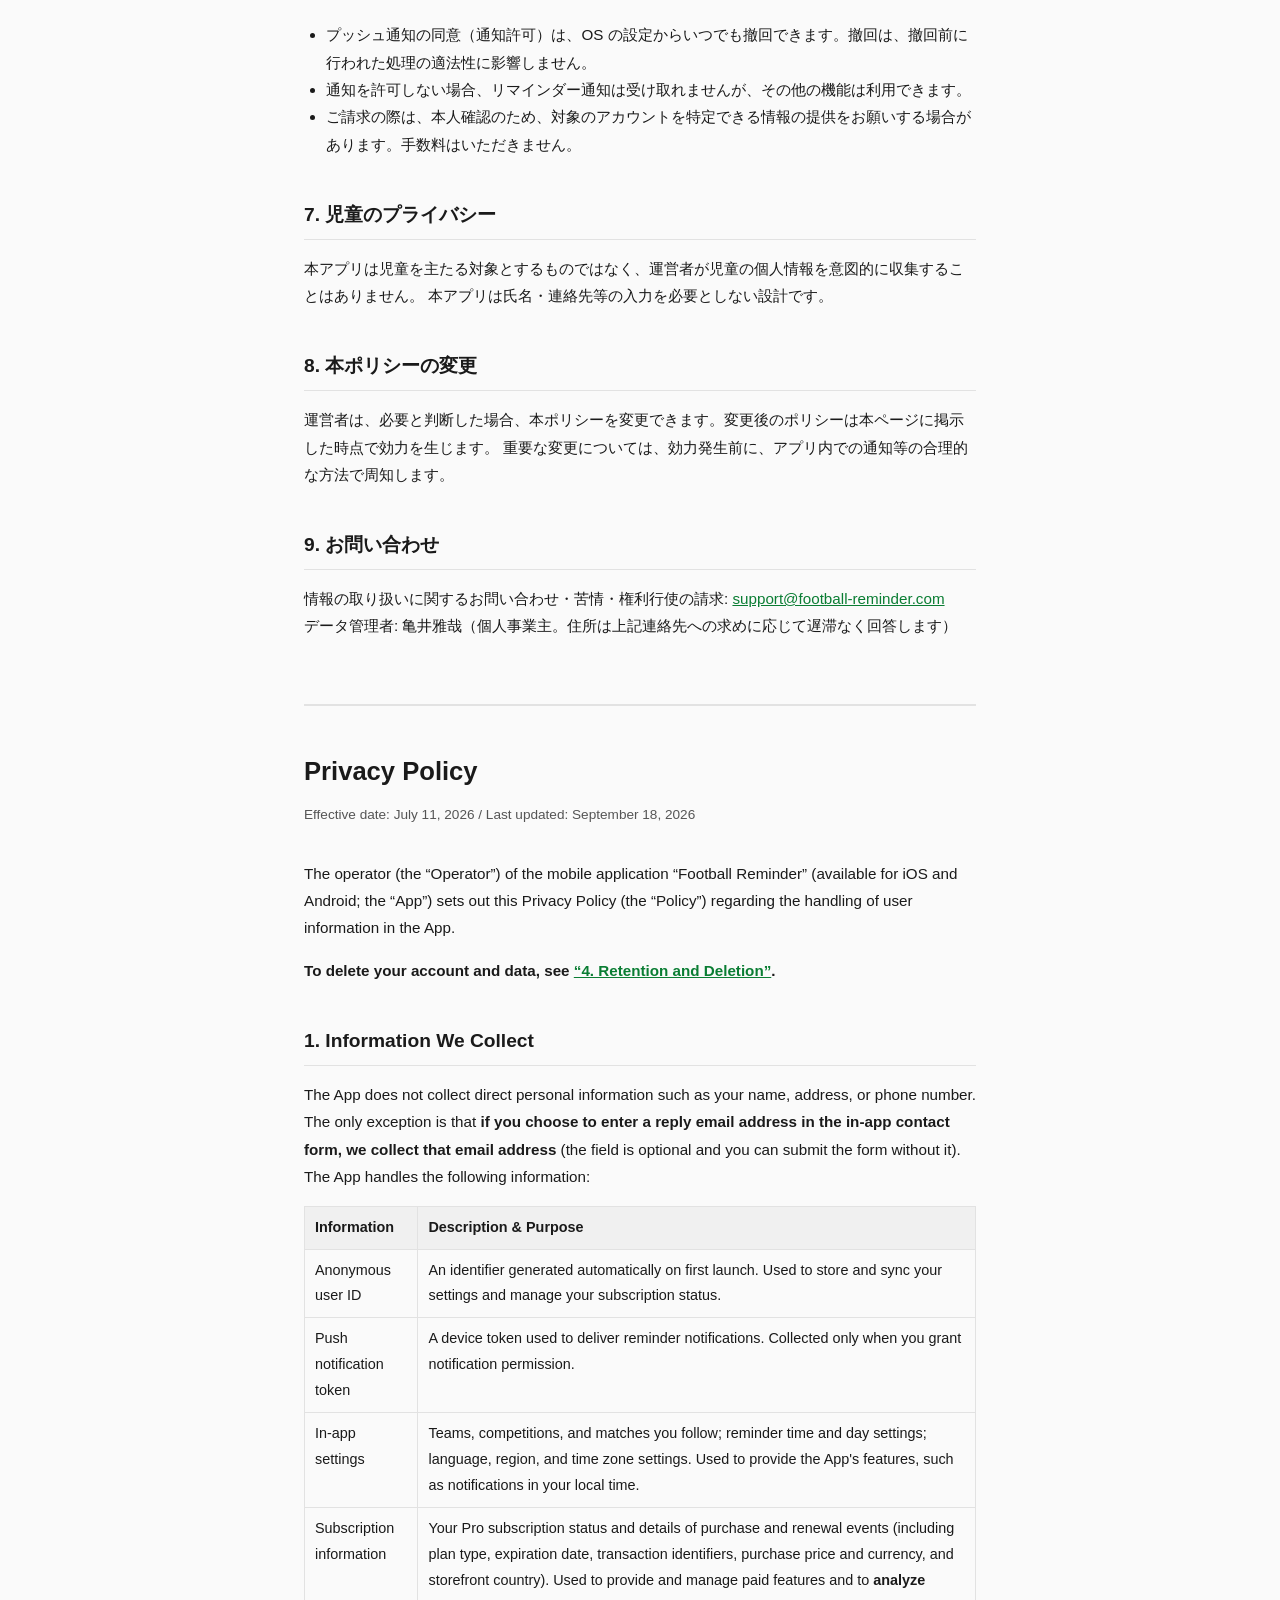
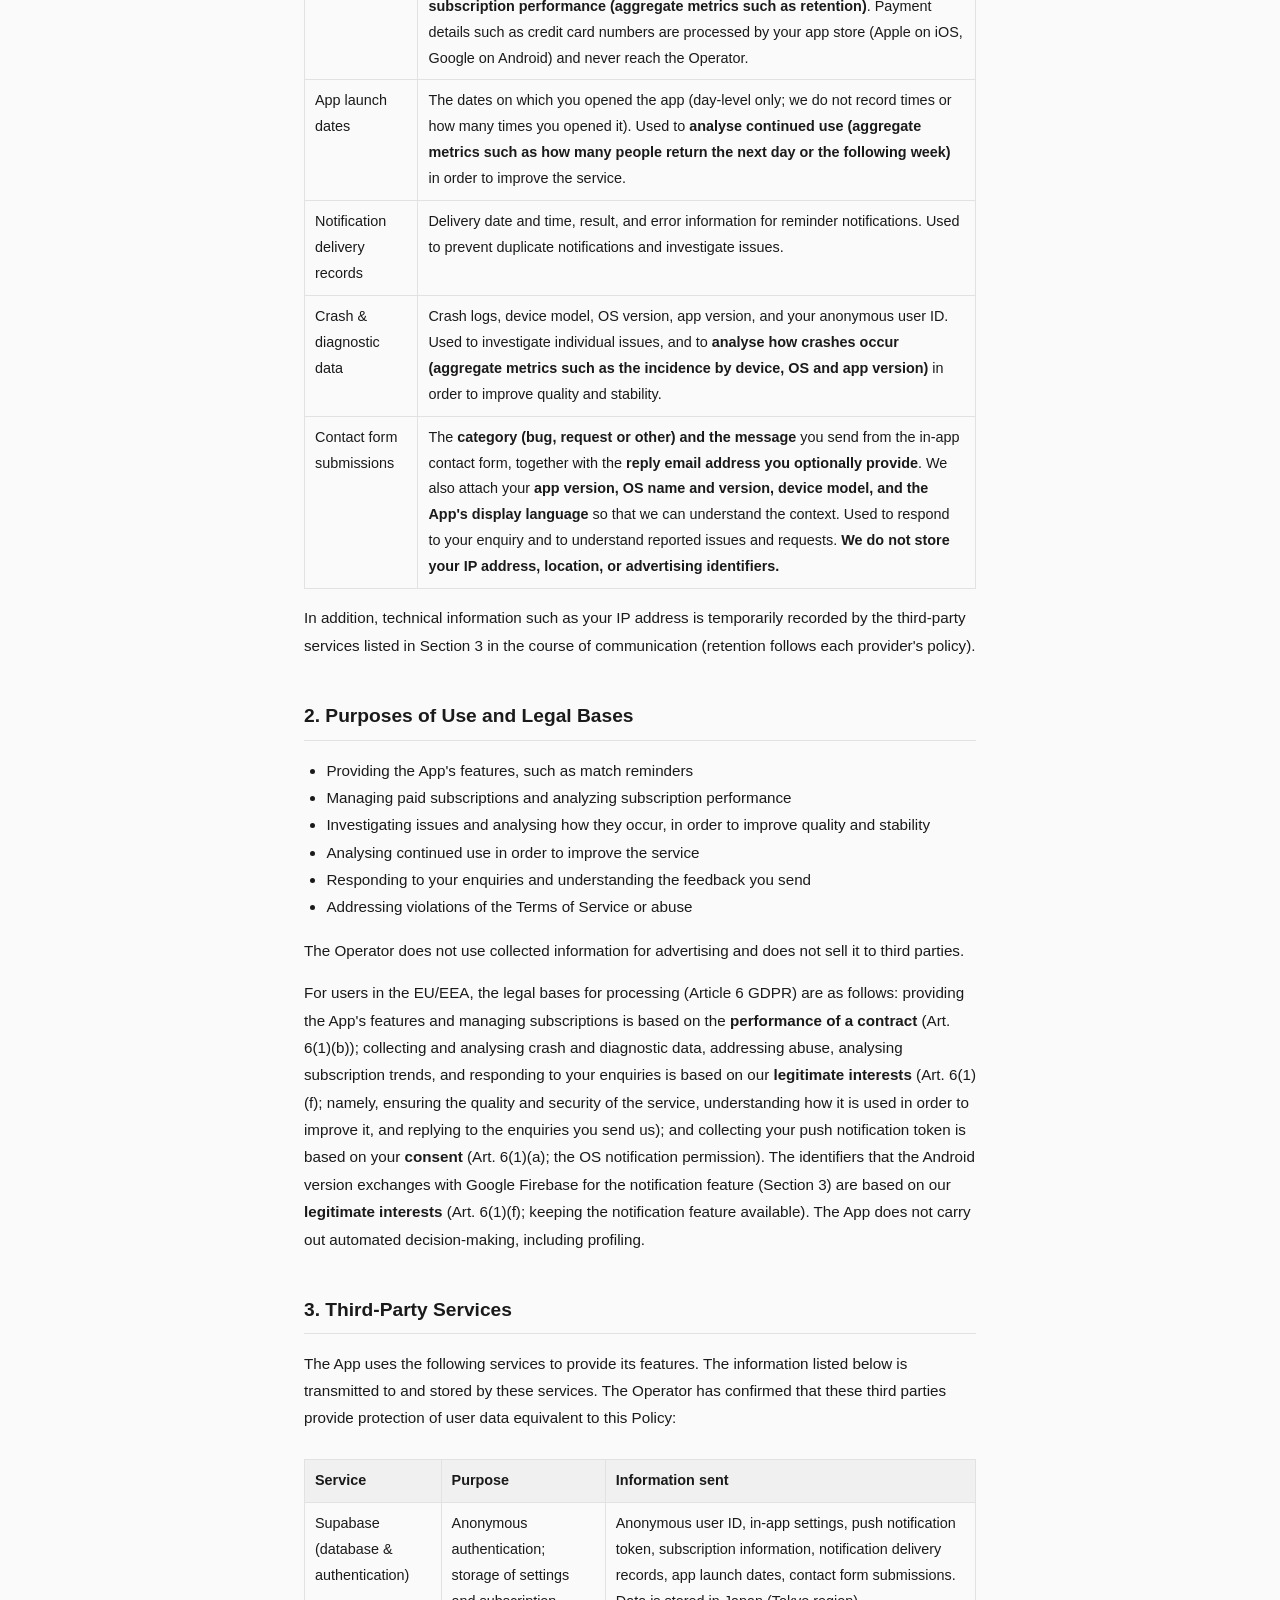
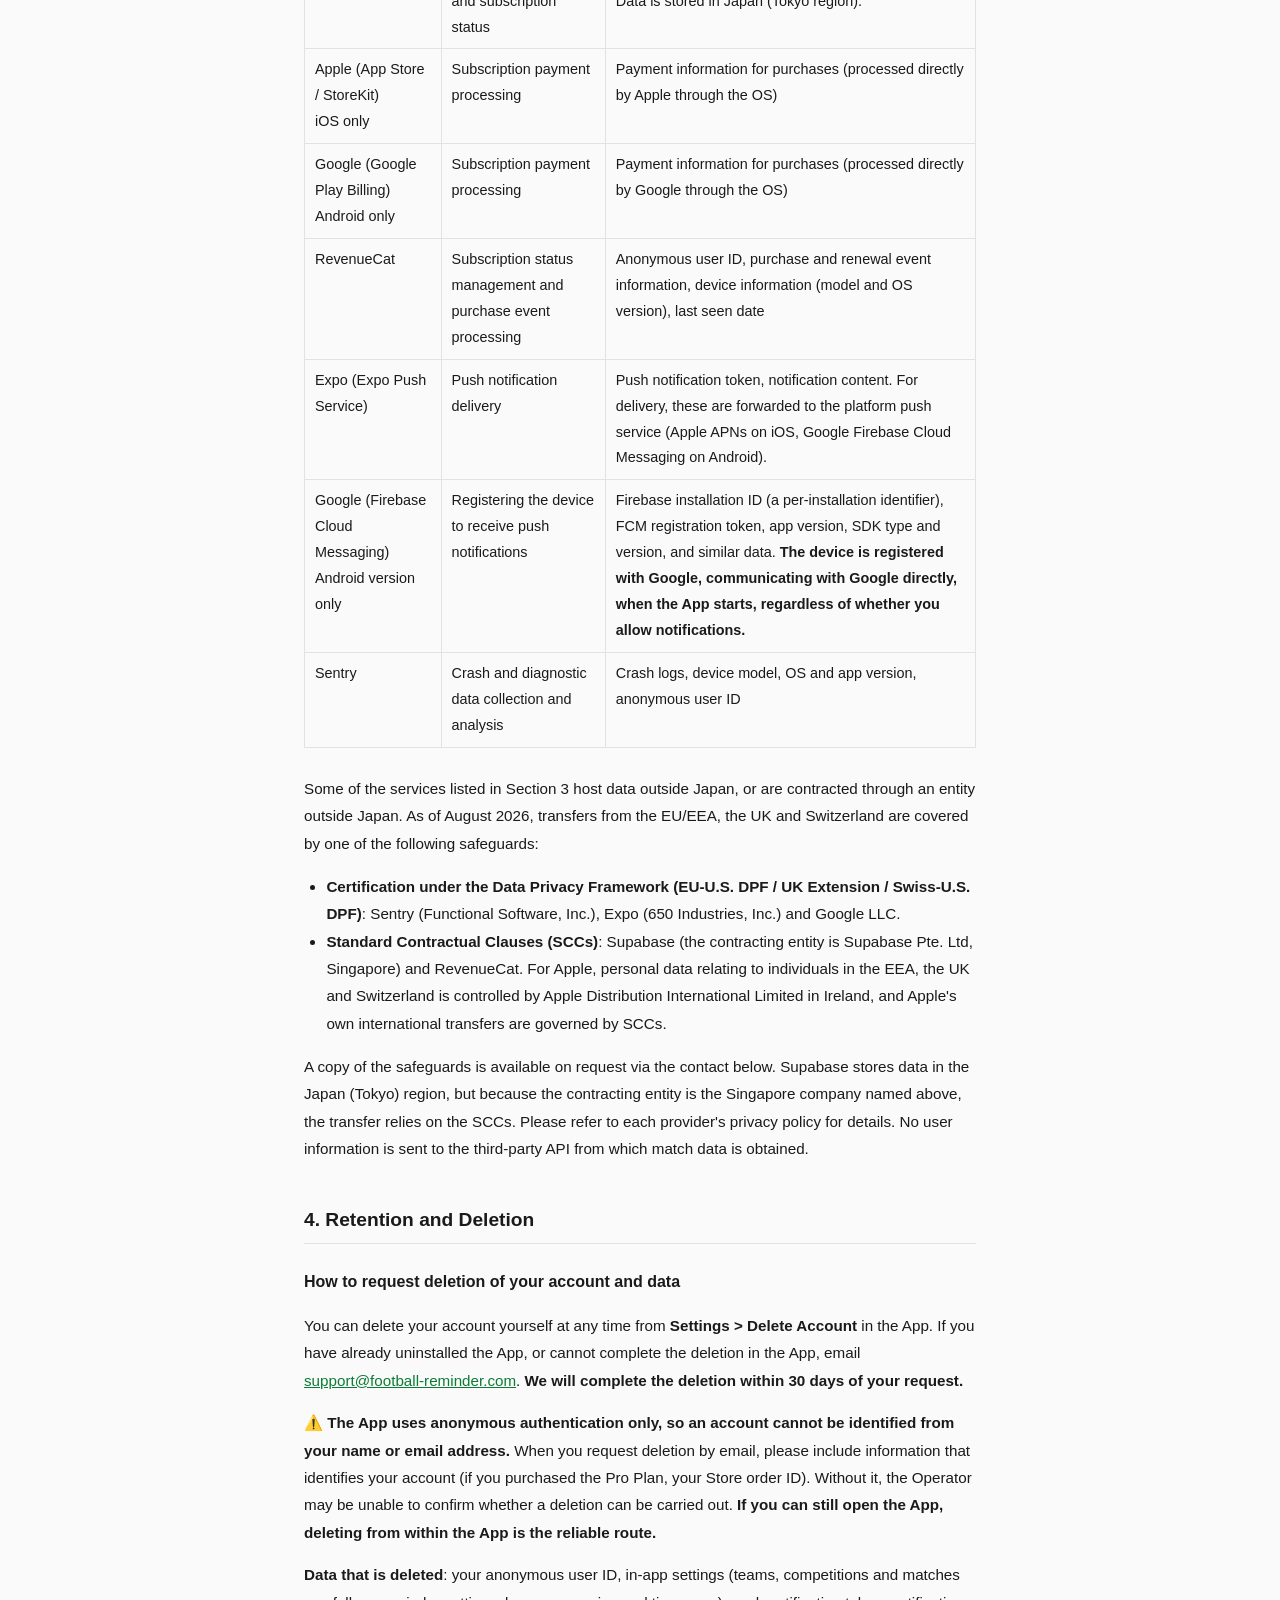
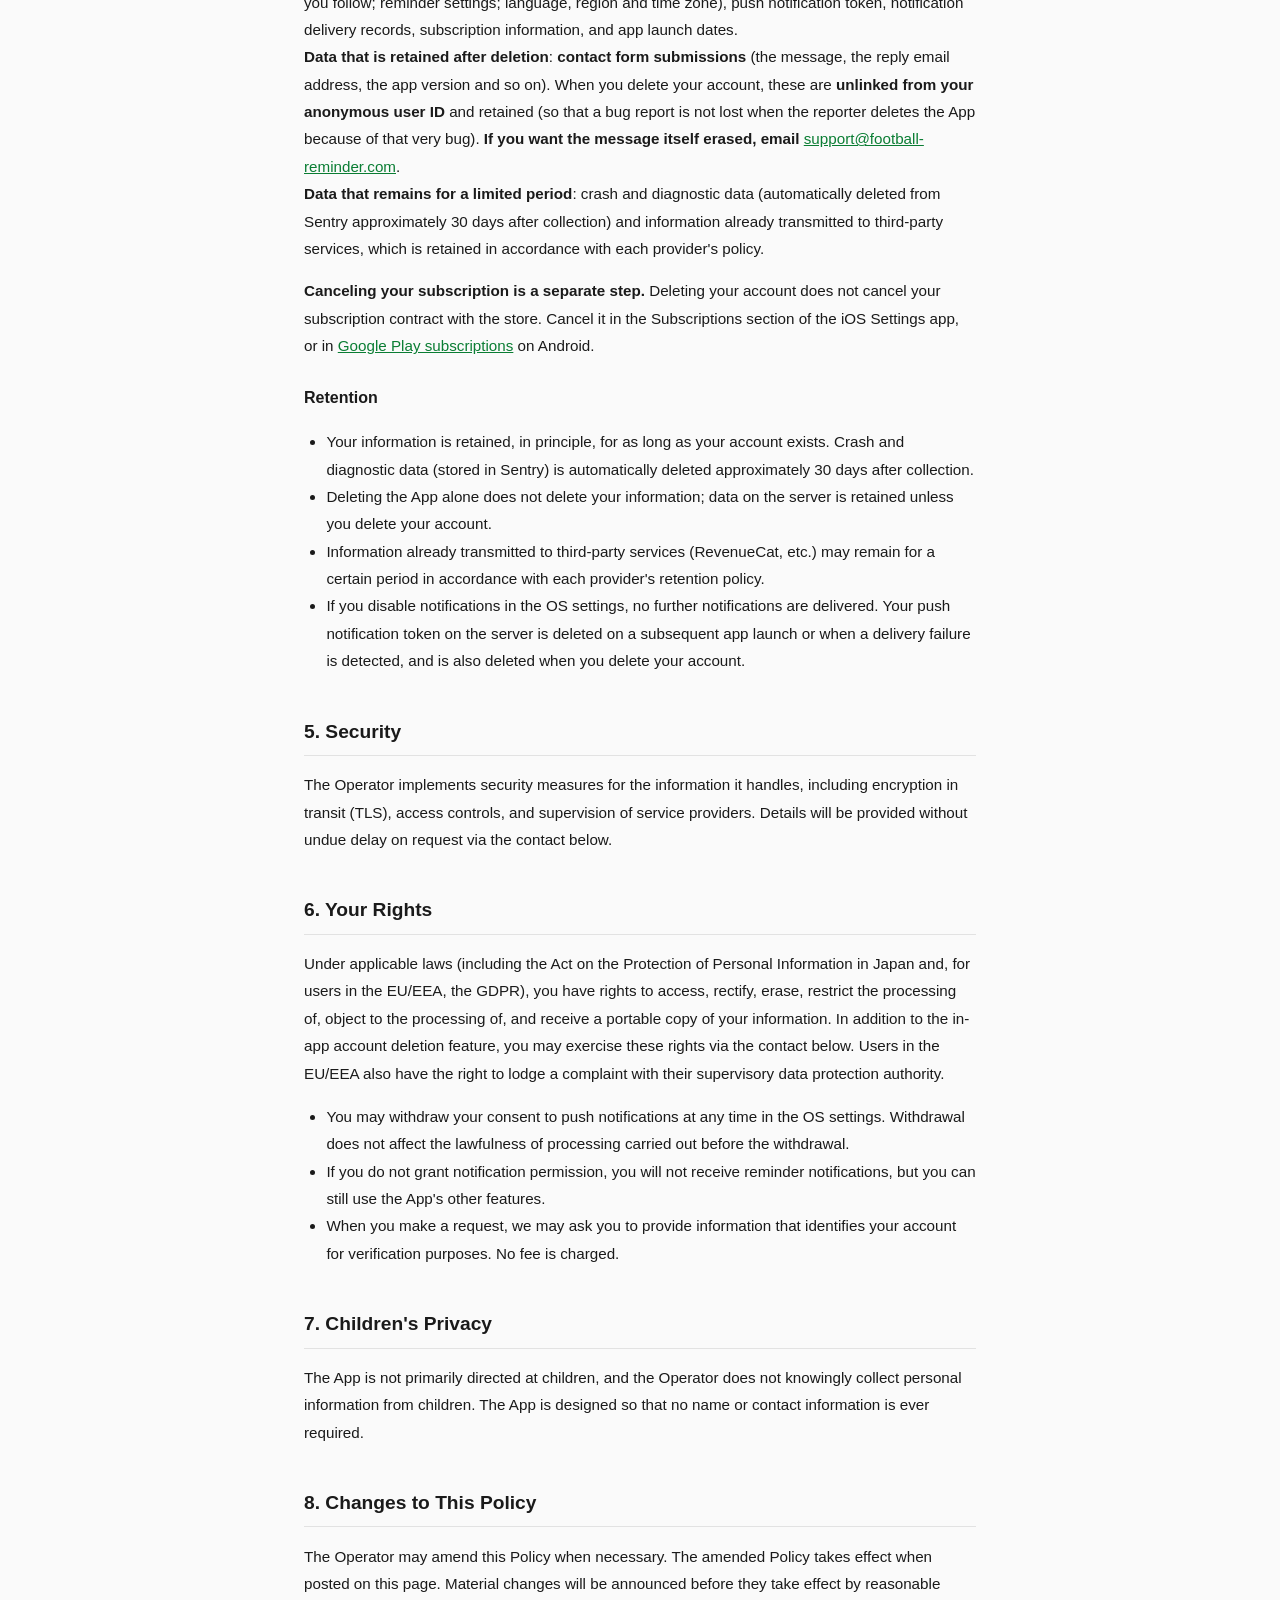
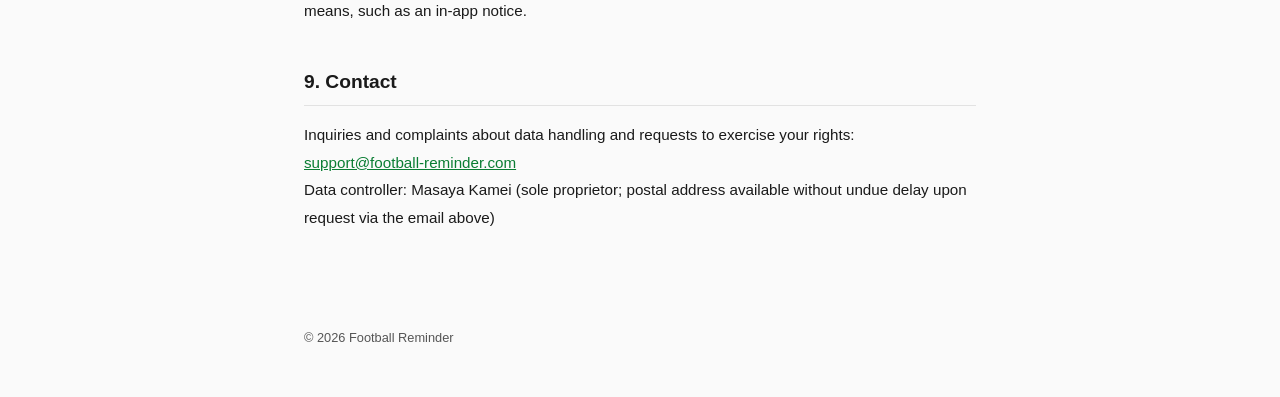
==== commit 6e879e8f: "docs: プライバシーポリシーに Android 版の Firebase の識別子を追記する - Android 版で通知機能のために Google（Firebase Cloud Messaging" ====
--- a/privacy/index.html
+++ b/privacy/index.html
@@ -10,7 +10,7 @@
   <div class="site-header"><a href="../">&larr; Football Reminder</a></div>
   <main>
     <h1>プライバシーポリシー</h1>
-    <p class="meta">制定日: 2026年7月11日 / 最終更新日: 2026年9月3日（English version follows the Japanese version.）</p>
+    <p class="meta">制定日: 2026年7月11日 / 最終更新日: 2026年9月18日（English version follows the Japanese version.）</p>
 
     <p>
       モバイルアプリケーション「Football Reminder」（iOS 版および Android 版。以下「本アプリ」）の運営者（以下「運営者」）は、
@@ -76,7 +76,7 @@
       EU/EEA 圏のユーザーに対する処理の法的根拠（GDPR 第 6 条）は次のとおりです:
       本アプリの機能提供およびサブスクリプション管理は<strong>契約の履行</strong>（第 6 条 1 項 (b)）、
       クラッシュ・診断情報の収集と分析、不正利用への対応、購読状況の分析、およびお問い合わせへの対応は<strong>正当な利益</strong>（同項 (f)。サービスの品質・安全性の確保、サービス改善のための利用状況の把握、およびお問い合わせに回答するという利益）、
-      プッシュ通知トークンの取得は<strong>同意</strong>（同項 (a)。OS の通知許可）に基づきます。
+      プッシュ通知トークンの取得は<strong>同意</strong>（同項 (a)。OS の通知許可）に基づきます。Android 版で通知機能のために Google Firebase とやり取りする識別子（第 3 節）は、<strong>正当な利益</strong>（同項 (f)。通知機能を提供できる状態を保つという利益）に基づきます。
       本アプリは、プロファイリングを含む自動化された意思決定を行いません。
     </p>
 
@@ -90,6 +90,7 @@
       <tr><td>Google（Google Play Billing）<br>※ Android 版のみ</td><td>サブスクリプションの決済処理</td><td>購入操作に伴う決済情報（OS を通じて Google が直接処理）</td></tr>
       <tr><td>RevenueCat</td><td>サブスクリプション状態の管理・購入イベントの処理</td><td>匿名ユーザー ID、購入・更新イベント情報、端末情報（機種・OS バージョン）、最終利用日時</td></tr>
       <tr><td>Expo（Expo Push Service）</td><td>プッシュ通知の配信</td><td>プッシュ通知トークン、通知の内容。配信にあたり、各 OS のプッシュ配信基盤（iOS: Apple APNs / Android: Google Firebase Cloud Messaging）へ転送されます。</td></tr>
+      <tr><td>Google（Firebase Cloud Messaging）<br>※ Android 版のみ</td><td>プッシュ通知を受け取るための端末の登録</td><td>Firebase インストール ID（アプリのインストールごとの識別子）、FCM 登録トークン、アプリのバージョン、SDK の種類・バージョン等。<strong>通知の許可の有無にかかわらず、アプリの起動時に端末が Google に登録されます（このとき端末が Google と直接通信します）。</strong></td></tr>
       <tr><td>Sentry</td><td>クラッシュ・診断情報の収集と分析</td><td>クラッシュログ、端末機種、OS・アプリバージョン、匿名ユーザー ID</td></tr>
     </table>
     </div>
@@ -188,7 +189,7 @@
     <section lang="en">
 
     <h1>Privacy Policy</h1>
-    <p class="meta">Effective date: July 11, 2026 / Last updated: September 3, 2026</p>
+    <p class="meta">Effective date: July 11, 2026 / Last updated: September 18, 2026</p>
 
     <p>
       The operator (the &ldquo;Operator&rdquo;) of the mobile application &ldquo;Football Reminder&rdquo; (available for
@@ -259,7 +260,9 @@
       features and managing subscriptions is based on the <strong>performance of a contract</strong> (Art. 6(1)(b));
       collecting and analysing crash and diagnostic data, addressing abuse, analysing subscription trends, and responding to your enquiries is based on our <strong>legitimate interests</strong>
       (Art. 6(1)(f); namely, ensuring the quality and security of the service, understanding how it is used in order to improve it, and replying to the enquiries you send us); and collecting your push notification
-      token is based on your <strong>consent</strong> (Art. 6(1)(a); the OS notification permission). The App does not
+      token is based on your <strong>consent</strong> (Art. 6(1)(a); the OS notification permission). The identifiers that
+      the Android version exchanges with Google Firebase for the notification feature (Section 3) are based on our
+      <strong>legitimate interests</strong> (Art. 6(1)(f); keeping the notification feature available). The App does not
       carry out automated decision-making, including profiling.
     </p>
 
@@ -273,6 +276,7 @@
       <tr><td>Google (Google Play Billing)<br>Android only</td><td>Subscription payment processing</td><td>Payment information for purchases (processed directly by Google through the OS)</td></tr>
       <tr><td>RevenueCat</td><td>Subscription status management and purchase event processing</td><td>Anonymous user ID, purchase and renewal event information, device information (model and OS version), last seen date</td></tr>
       <tr><td>Expo (Expo Push Service)</td><td>Push notification delivery</td><td>Push notification token, notification content. For delivery, these are forwarded to the platform push service (Apple APNs on iOS, Google Firebase Cloud Messaging on Android).</td></tr>
+      <tr><td>Google (Firebase Cloud Messaging)<br>Android version only</td><td>Registering the device to receive push notifications</td><td>Firebase installation ID (a per-installation identifier), FCM registration token, app version, SDK type and version, and similar data. <strong>The device is registered with Google, communicating with Google directly, when the App starts, regardless of whether you allow notifications.</strong></td></tr>
       <tr><td>Sentry</td><td>Crash and diagnostic data collection and analysis</td><td>Crash logs, device model, OS and app version, anonymous user ID</td></tr>
     </table>
     </div>
